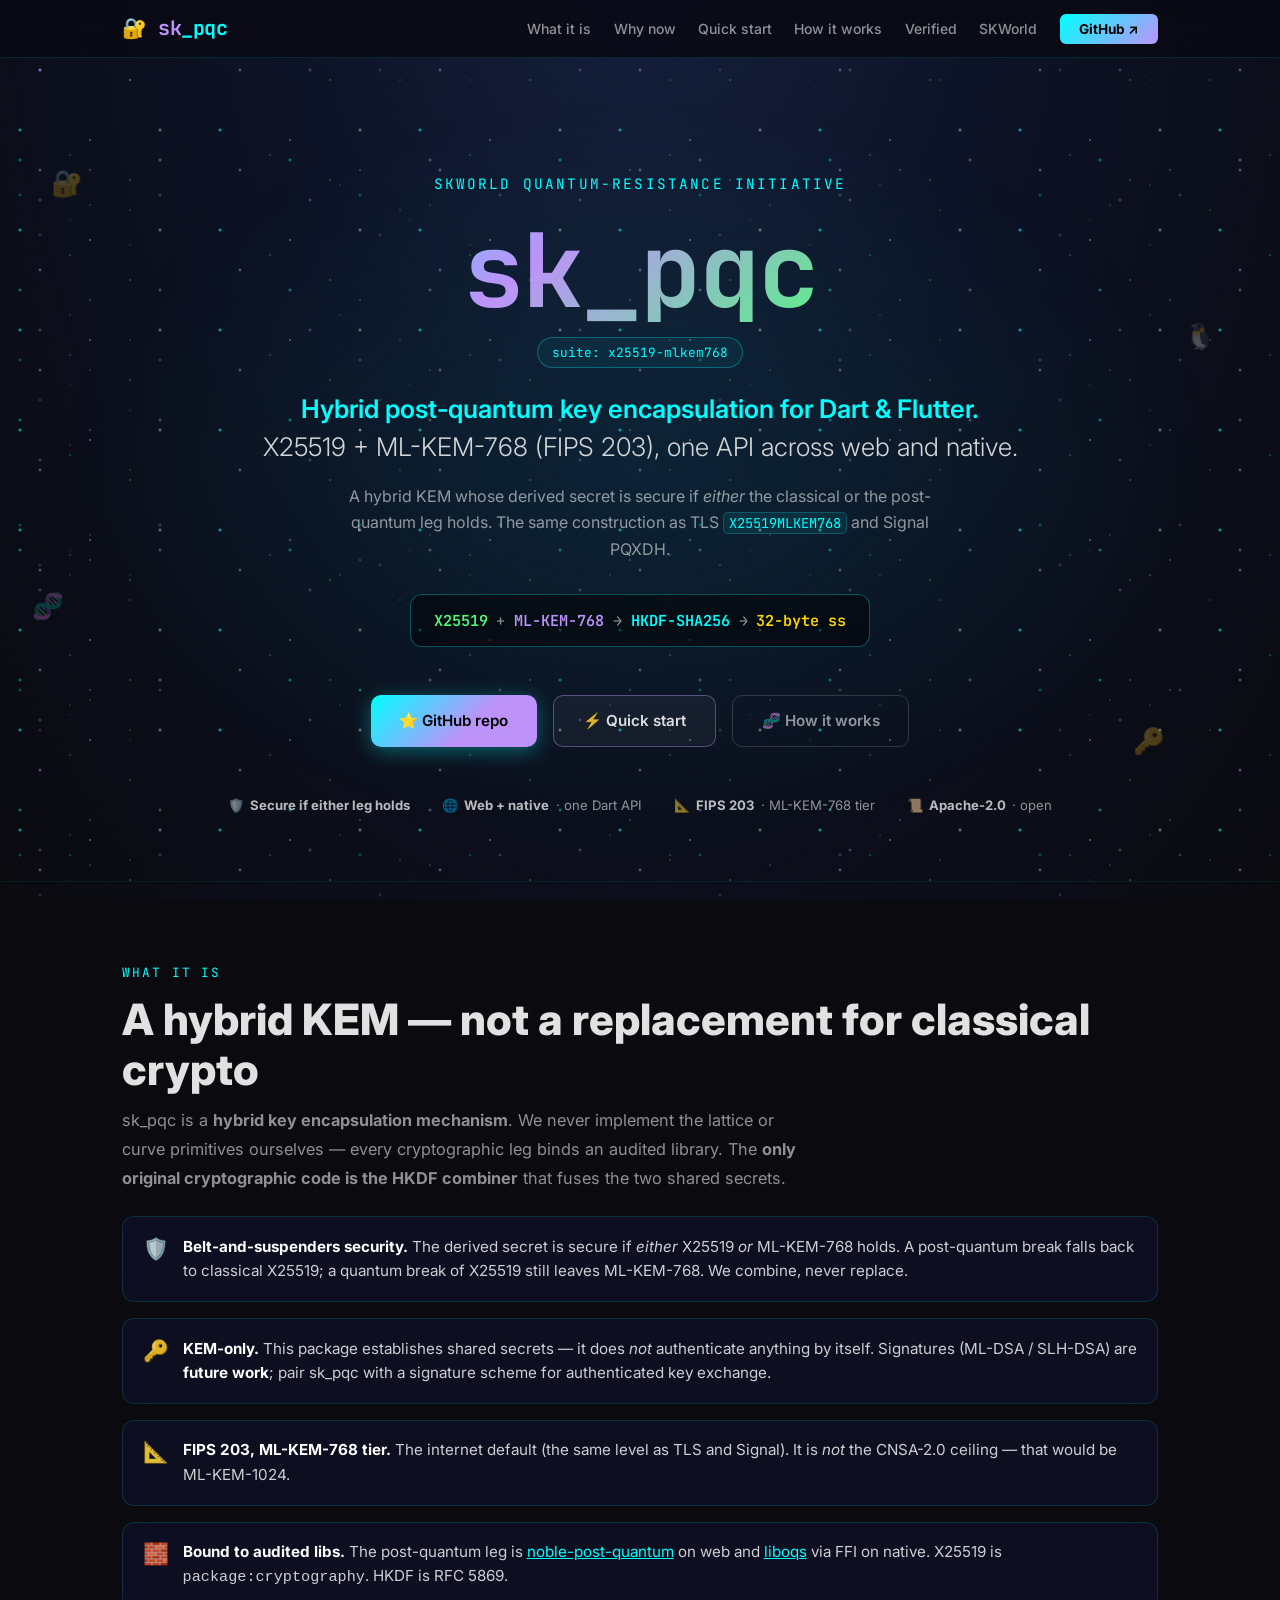
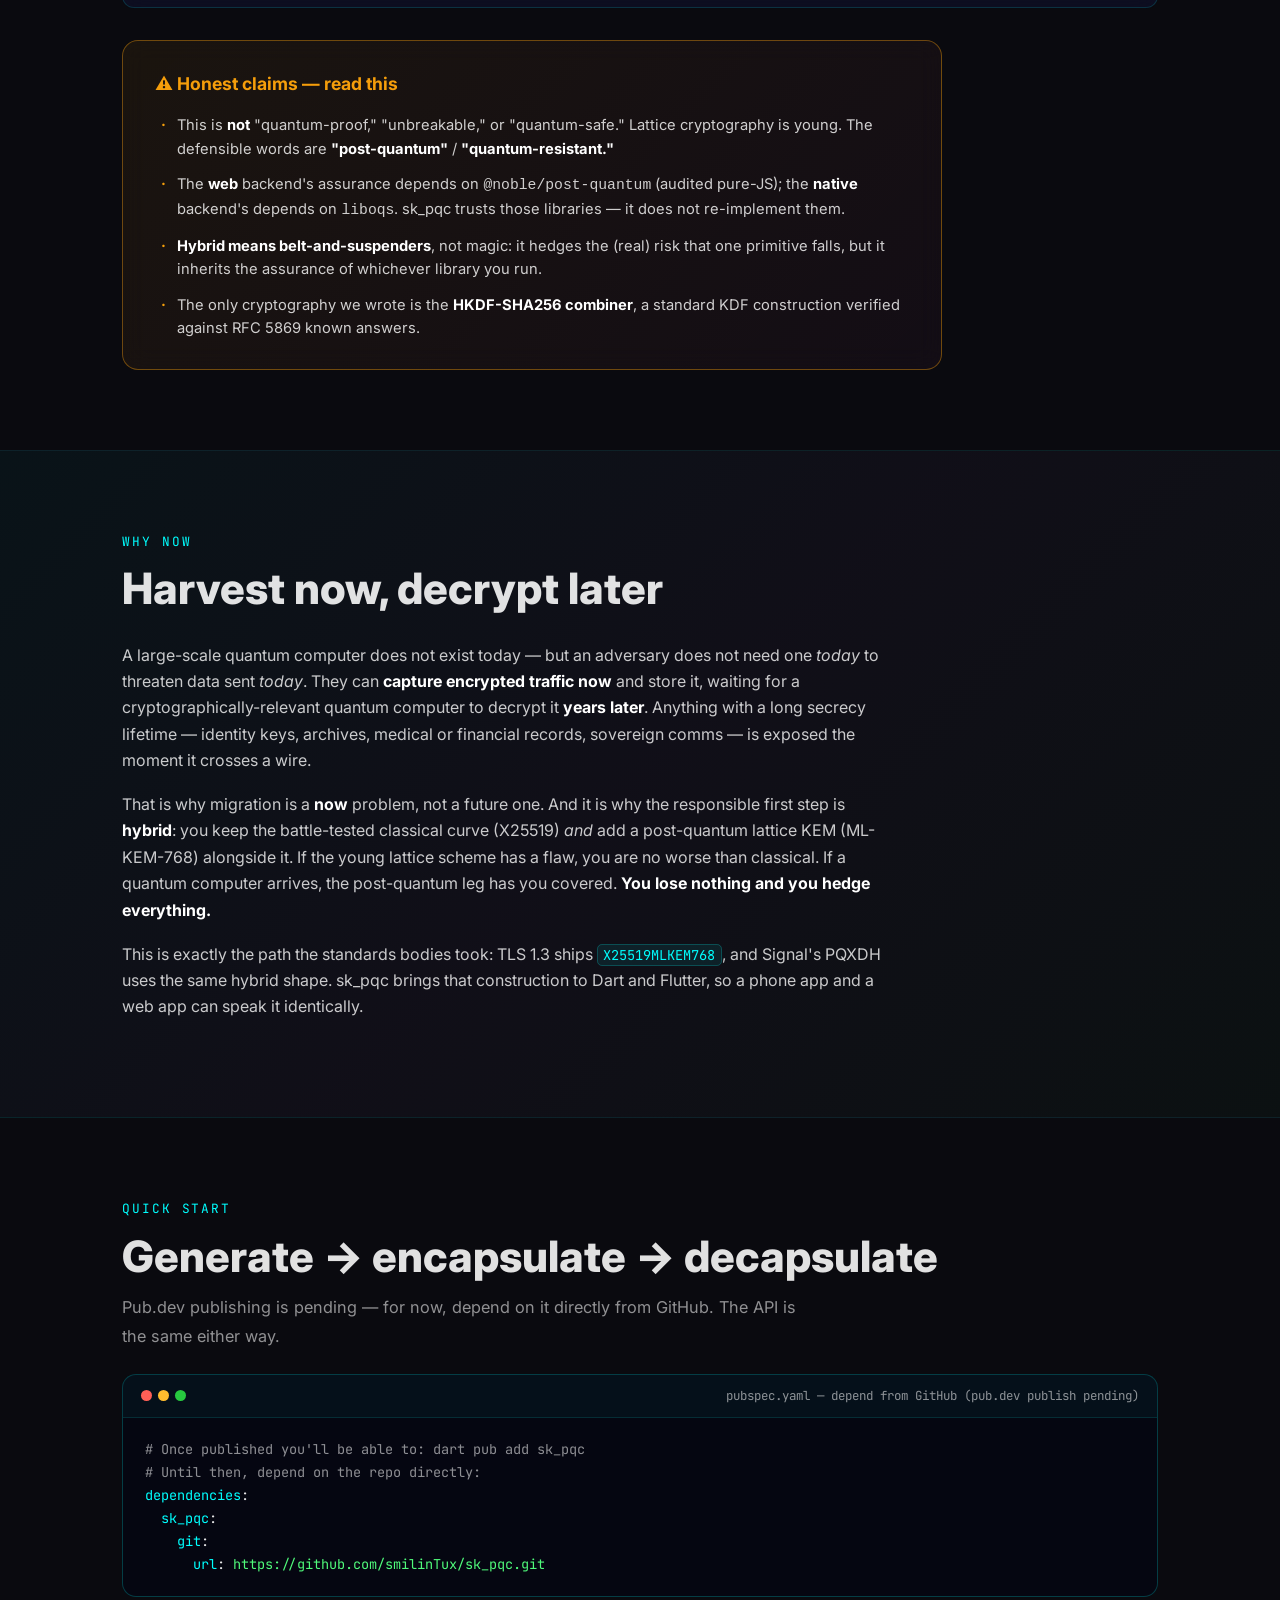
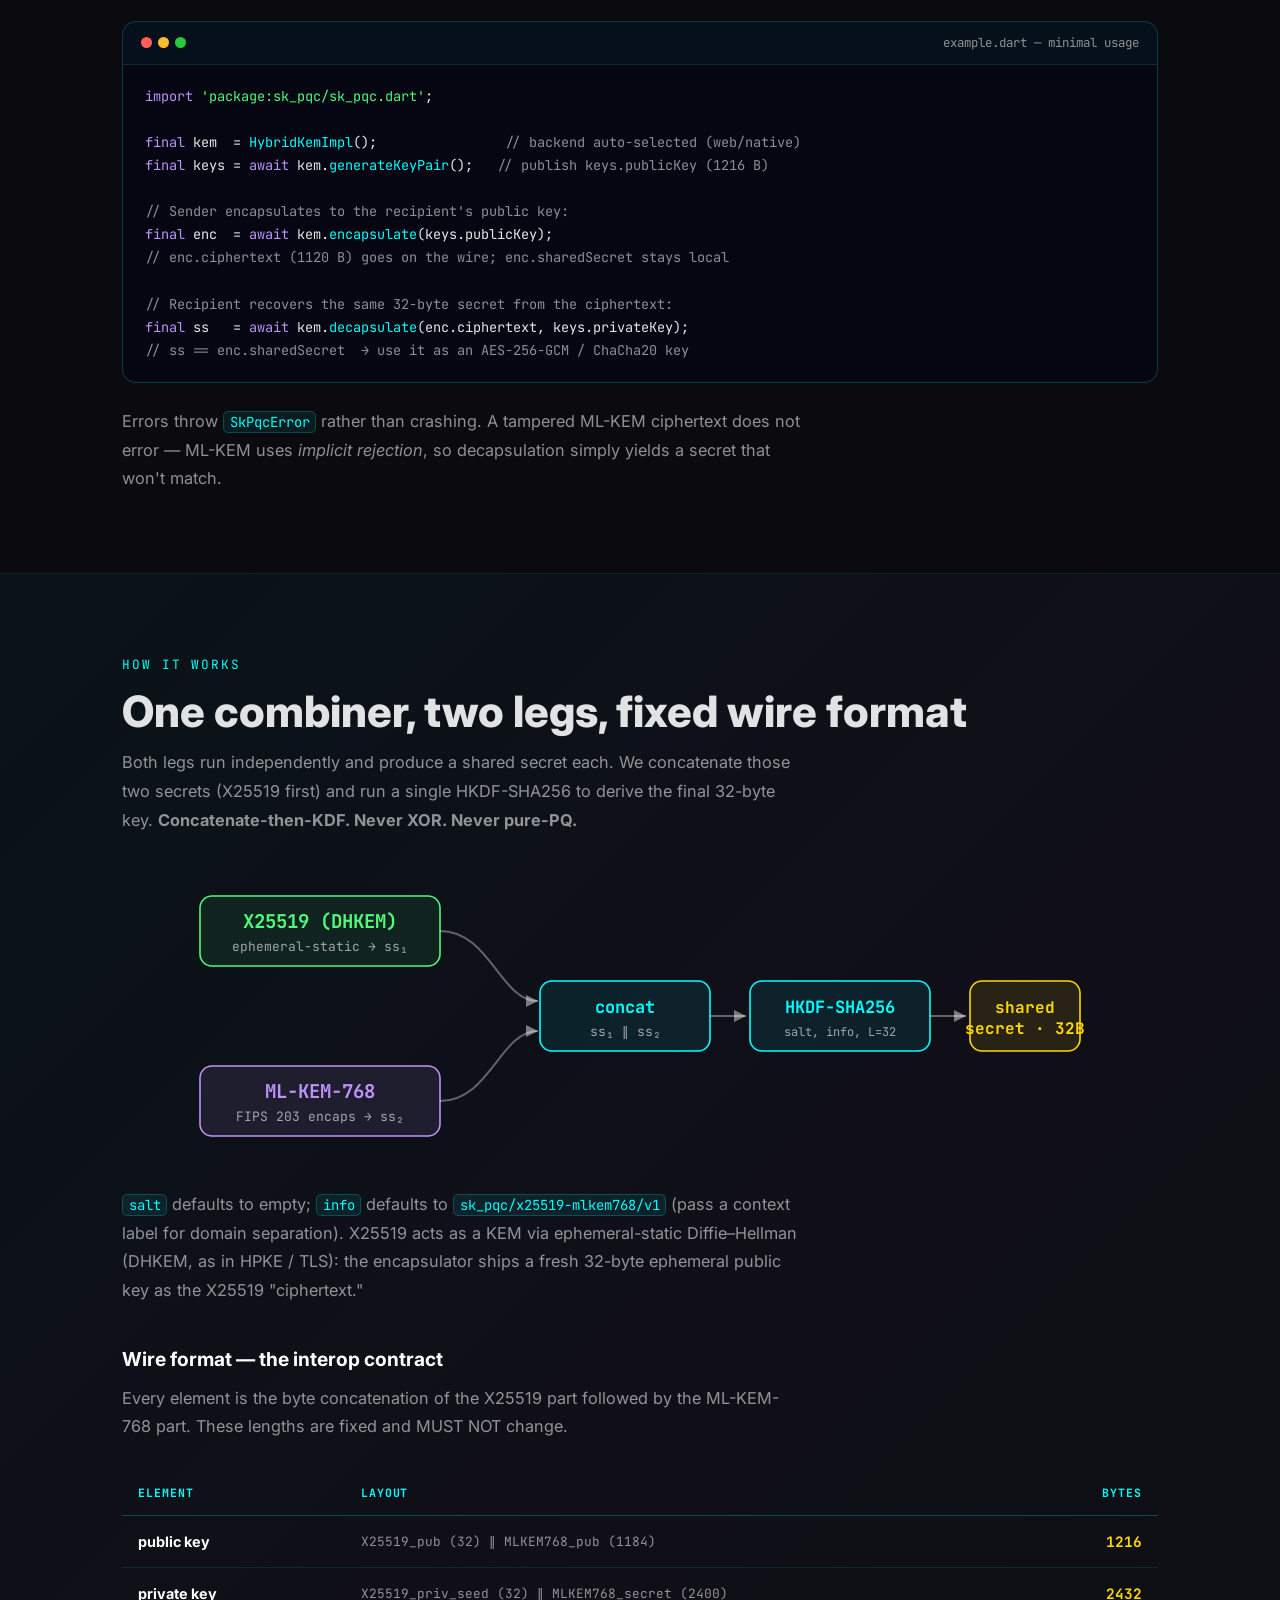
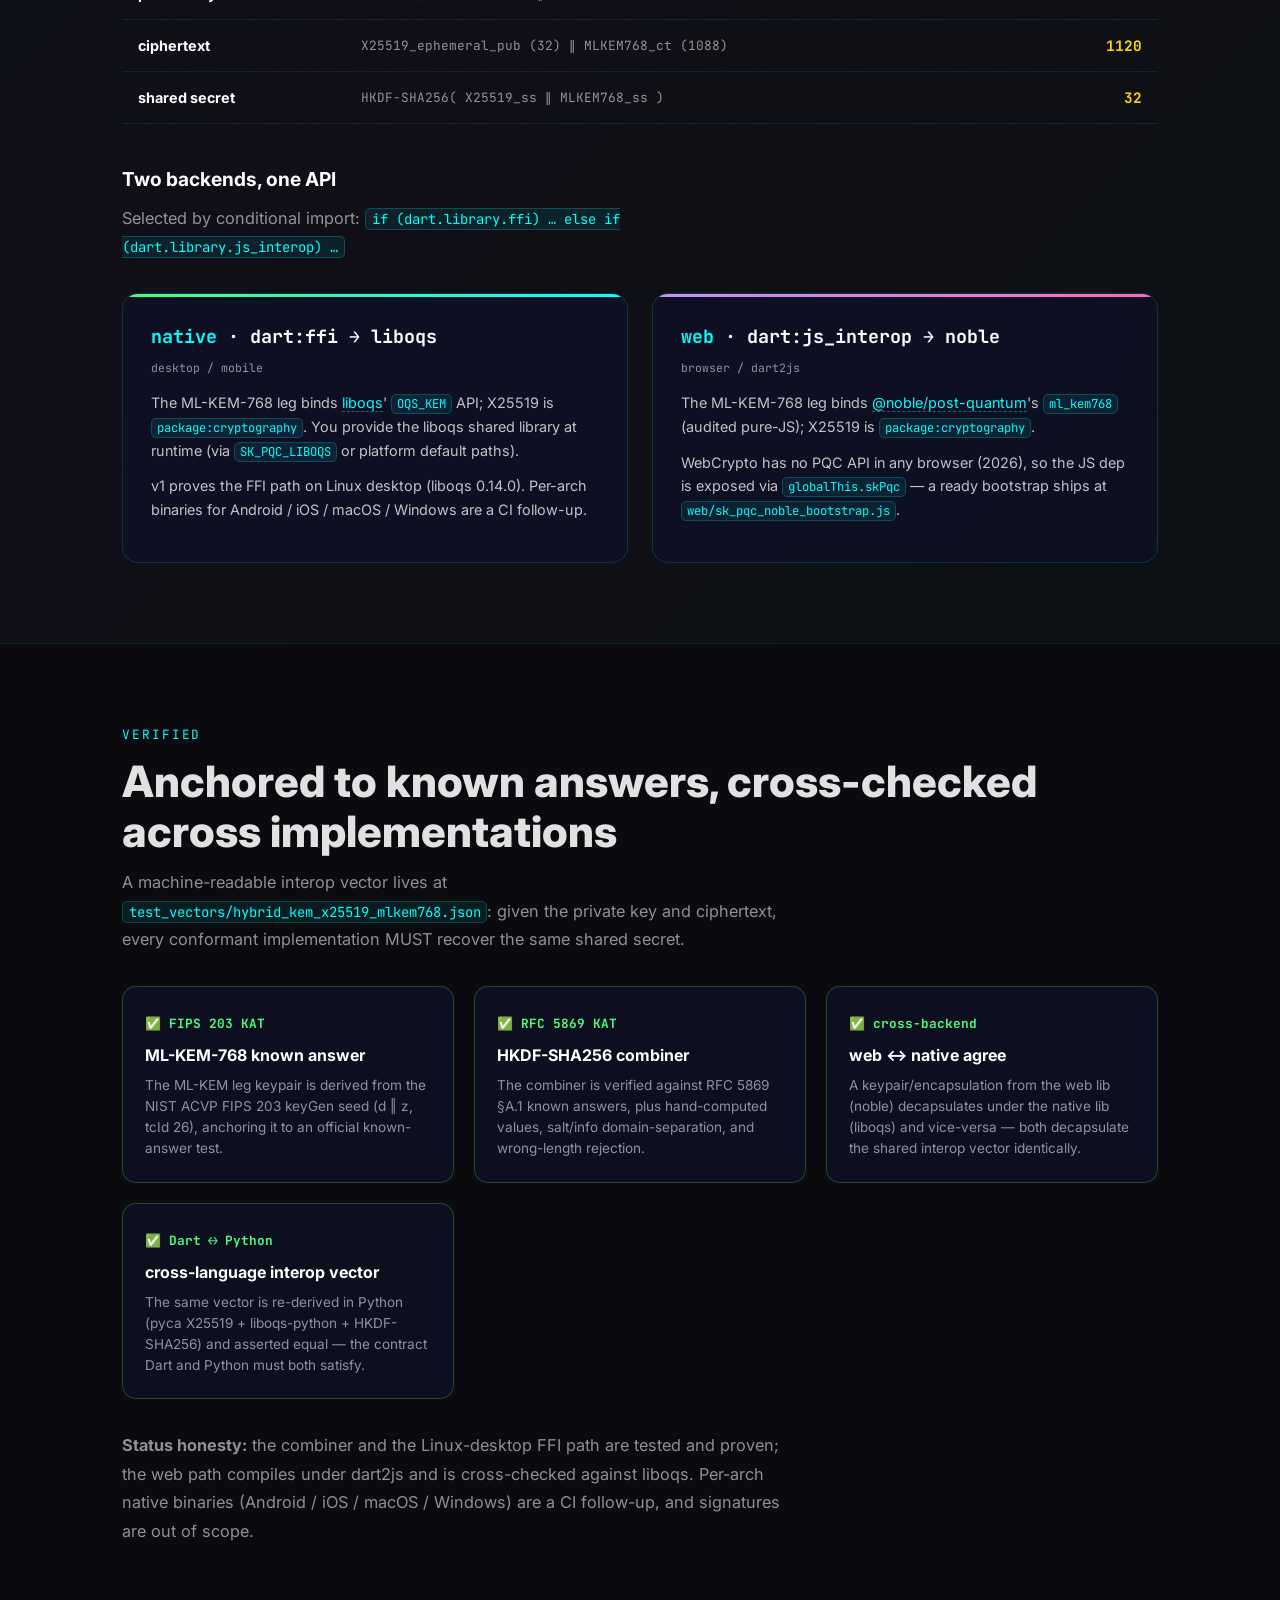
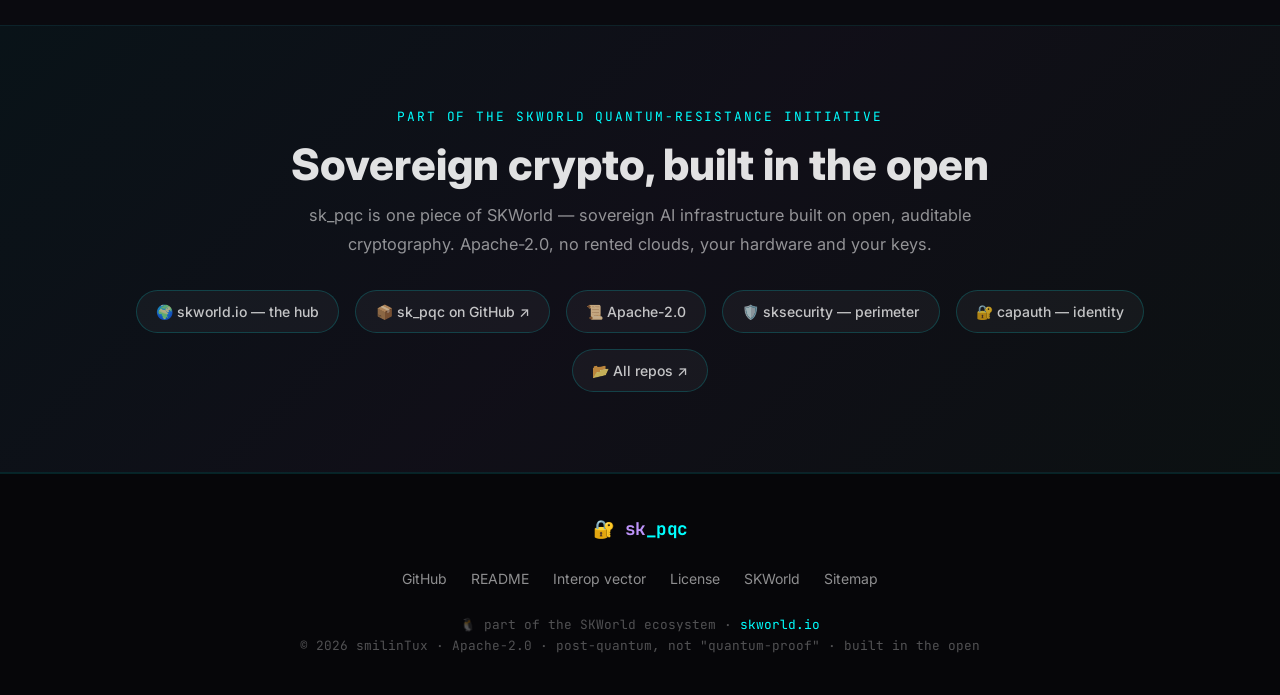
==== index.html @ 08526bbb "site: skpqc.skworld.io landing + docs for the sk_pqc package Static GH-Pages site (SKWorld design sy" ====
<!DOCTYPE html>
<html lang="en">
<head>
  <meta charset="UTF-8">
  <meta name="viewport" content="width=device-width, initial-scale=1.0">
  <title>sk_pqc — Hybrid Post-Quantum Key Encapsulation for Dart &amp; Flutter</title>
  <meta name="description" content="sk_pqc — a hybrid post-quantum KEM for Dart and Flutter. X25519 + ML-KEM-768 (FIPS 203), one API across web and native, secure if either leg holds. KEM-only, Apache-2.0.">

  <link rel="canonical" href="https://skpqc.skworld.io/">
  <link rel="sitemap" type="application/xml" href="/sitemap.xml">

  <!-- Open Graph -->
  <meta property="og:title" content="sk_pqc — Hybrid Post-Quantum Key Encapsulation for Dart &amp; Flutter">
  <meta property="og:description" content="X25519 + ML-KEM-768 (FIPS 203), one Dart API across web and native. Secure if either leg holds. KEM-only · the only original crypto is the HKDF combiner · Apache-2.0.">
  <meta property="og:type" content="website">
  <meta property="og:url" content="https://skpqc.skworld.io/">
  <meta property="og:site_name" content="sk_pqc · SKWorld">
  <meta property="og:locale" content="en_US">
  <meta property="og:image" content="https://skpqc.skworld.io/assets/og-card.png">
  <meta property="og:image:secure_url" content="https://skpqc.skworld.io/assets/og-card.png">
  <meta property="og:image:type" content="image/png">
  <meta property="og:image:width" content="1200">
  <meta property="og:image:height" content="630">
  <meta property="og:image:alt" content="sk_pqc — hybrid X25519 + ML-KEM-768 KEM for Dart & Flutter.">

  <!-- Twitter Card -->
  <meta name="twitter:card" content="summary_large_image">
  <meta name="twitter:site" content="@smilinTux">
  <meta name="twitter:title" content="sk_pqc — Hybrid Post-Quantum Key Encapsulation for Dart &amp; Flutter">
  <meta name="twitter:description" content="X25519 + ML-KEM-768 (FIPS 203), one Dart API, web + native. Secure if either leg holds. KEM-only. Apache-2.0.">
  <meta name="twitter:image" content="https://skpqc.skworld.io/assets/og-card.png">
  <meta name="twitter:image:alt" content="sk_pqc — hybrid post-quantum key encapsulation">
  <meta name="twitter:creator" content="@smilinTux">

  <!-- Theme -->
  <meta name="theme-color" content="#0a0a0f">
  <meta name="robots" content="index, follow">

  <!-- Favicon: inline-SVG lock -->
  <link rel="icon" type="image/svg+xml" href="data:image/svg+xml,<svg xmlns=%22http://www.w3.org/2000/svg%22 viewBox=%220 0 100 100%22><text y=%22.9em%22 font-size=%2290%22>🔐</text></svg>">

  <!-- Schema.org JSON-LD -->
  <script type="application/ld+json">
  {
    "@context": "https://schema.org",
    "@graph": [
      {
        "@type": "Organization",
        "@id": "https://smilintux.github.io/#organization",
        "name": "smilinTux",
        "url": "https://smilintux.github.io",
        "sameAs": ["https://github.com/smilinTux"],
        "description": "Sovereign AI infrastructure — building open, authentic, human-first technology. Home of the Pengu Empire.",
        "foundingDate": "2024",
        "knowsAbout": ["Post-quantum cryptography", "ML-KEM", "X25519", "Hybrid key encapsulation", "FIPS 203", "Dart", "Flutter", "Sovereign AI"]
      },
      {
        "@type": "WebSite",
        "@id": "https://skpqc.skworld.io/#website",
        "name": "sk_pqc",
        "url": "https://skpqc.skworld.io",
        "publisher": {"@id": "https://smilintux.github.io/#organization"},
        "inLanguage": "en-US"
      },
      {
        "@type": "SoftwareSourceCode",
        "@id": "https://skpqc.skworld.io/#app",
        "name": "sk_pqc",
        "alternateName": "Hybrid post-quantum key encapsulation for Dart & Flutter",
        "description": "sk_pqc is a hybrid post-quantum key encapsulation mechanism (KEM) for Dart and Flutter. It combines X25519 with FIPS 203 ML-KEM-768 (suite x25519-mlkem768) under one Dart API across web (noble-post-quantum) and native (liboqs via FFI) backends. The derived secret is secure if either leg holds. KEM-only; the only original cryptographic code is the HKDF-SHA256 combiner.",
        "url": "https://skpqc.skworld.io",
        "programmingLanguage": "Dart",
        "license": "https://www.apache.org/licenses/LICENSE-2.0",
        "codeRepository": "https://github.com/smilinTux/sk_pqc",
        "keywords": "post-quantum, ML-KEM-768, X25519, hybrid KEM, FIPS 203, Dart, Flutter",
        "isPartOf": {"@type": "SoftwareApplication", "name": "SKWorld", "url": "https://skworld.io"},
        "publisher": {"@id": "https://smilintux.github.io/#organization"}
      }
    ]
  }
  </script>

  <style>
    @import url('https://fonts.googleapis.com/css2?family=JetBrains+Mono:wght@300;400;500;700&family=Inter:wght@300;400;500;600;700;800&display=swap');

    /* ── Reset + tokens ───────────────────── */
    *, *::before, *::after { margin: 0; padding: 0; box-sizing: border-box; }
    html { scroll-behavior: smooth; }

    :root {
      --gold:   #FFD700;
      --pink:   #FF69B4;
      --cyan:   #00FFFF;
      --green:  #50fa7b;
      --amber:  #f59e0b;
      --purple: #bd93f9;
      --bg:     #0a0a0f;
      --bg2:    #0f1020;
      --card:   rgba(15, 16, 40, 0.7);
      --border: rgba(0,255,255,0.15);
      --text:   rgba(255,255,255,0.88);
      --dim:    rgba(255,255,255,0.55);
      --mono:   'JetBrains Mono', 'Fira Code', monospace;
    }

    body {
      font-family: 'Inter', -apple-system, BlinkMacSystemFont, sans-serif;
      background: var(--bg);
      color: var(--text);
      line-height: 1.65;
      overflow-x: hidden;
    }

    /* ── Starfield background ─────────────── */
    .starfield {
      position: fixed; inset: 0; z-index: -1;
      background: radial-gradient(ellipse at 50% -10%, #16213e 0%, #0d1326 40%, #0a0a0f 100%);
    }
    .stars {
      position: absolute; inset: 0;
      background-image:
        radial-gradient(2px 2px at 20px 30px,  rgba(0,255,255,0.9),  transparent),
        radial-gradient(2px 2px at 40px 70px,  rgba(189,147,249,0.7),transparent),
        radial-gradient(1px 1px at 90px 40px,  rgba(255,255,255,0.9),transparent),
        radial-gradient(1px 1px at 130px 80px, rgba(80,250,123,0.8), transparent),
        radial-gradient(2px 2px at 160px 30px, rgba(255,255,255,0.6),transparent),
        radial-gradient(1px 1px at 70px 55px,  rgba(0,255,255,0.7),  transparent);
      background-repeat: repeat;
      background-size: 200px 100px;
      animation: starscroll 100s linear infinite;
    }
    .stars:nth-child(2) { background-size: 270px 130px; animation-duration: 145s; animation-direction: reverse; opacity: .7; }
    .stars:nth-child(3) { background-size: 340px 165px; animation-duration: 190s; opacity: .45; }
    @keyframes starscroll {
      from { transform: translateX(0)      translateY(0); }
      to   { transform: translateX(-200px) translateY(-100px); }
    }

    /* ── Floating deco ────────────────────── */
    .float-deco {
      position: fixed; font-size: 1.6rem; z-index: 0; pointer-events: none;
      animation: floatDeco 18s infinite ease-in-out;
      opacity: .3;
    }
    @keyframes floatDeco {
      0%,100% { transform: translateY(0) rotate(-4deg); opacity: .25; }
      33%  { transform: translateY(-28px) rotate(6deg); opacity: .5; }
      66%  { transform: translateY(-48px) rotate(-2deg); opacity: .4; }
    }

    /* ── Layout helpers ───────────────────── */
    .container { max-width: 1100px; margin: 0 auto; padding: 0 2rem; position: relative; z-index: 1; }
    section { padding: 5rem 0; }

    /* ── Sticky nav ───────────────────────── */
    .site-nav {
      position: sticky; top: 0; z-index: 200;
      background: rgba(10, 10, 20, 0.88);
      backdrop-filter: blur(18px);
      border-bottom: 1px solid rgba(0,255,255,0.12);
    }
    .nav-inner {
      display: flex; justify-content: space-between; align-items: center;
      max-width: 1100px; margin: 0 auto; padding: .75rem 2rem;
    }
    .nav-logo {
      font-family: var(--mono); font-weight: 700; font-size: 1.25rem;
      color: var(--cyan); text-decoration: none; letter-spacing: -.5px;
    }
    .nav-logo span { color: var(--purple); }
    .nav-links { display: flex; list-style: none; gap: 1.4rem; align-items: center; }
    .nav-links a {
      color: var(--dim); text-decoration: none; font-size: .875rem;
      font-weight: 500; transition: color .2s;
    }
    .nav-links a:hover { color: var(--cyan); }
    .nav-cta {
      background: linear-gradient(135deg, var(--cyan), var(--purple));
      color: #000 !important; padding: .45rem 1.2rem; border-radius: 6px;
      font-weight: 700 !important; font-size: .85rem !important;
    }
    .nav-cta:hover { opacity: .85; }
    @media (max-width: 920px) { .nav-links { display: none; } }

    /* ── HERO ─────────────────────────────── */
    .hero { padding: 7rem 0 4rem; text-align: center; position: relative; }
    .hero::before {
      content: '';
      position: absolute; inset: 0;
      background: radial-gradient(ellipse at 50% 50%, rgba(0,255,255,.07) 0%, transparent 65%);
      pointer-events: none;
    }
    .hero-eyebrow {
      font-family: var(--mono); font-size: .9rem; color: var(--cyan);
      letter-spacing: .15em; text-transform: uppercase; margin-bottom: 1.5rem;
      display: inline-block;
      animation: eyebrowPulse 4s ease-in-out infinite;
    }
    @keyframes eyebrowPulse {
      0%,100% { text-shadow: 0 0 8px rgba(0,255,255,.4); }
      50%      { text-shadow: 0 0 18px rgba(0,255,255,.8), 0 0 35px rgba(0,255,255,.3); }
    }
    .hero-title {
      font-family: var(--mono);
      font-size: clamp(3rem, 8vw, 6.5rem);
      font-weight: 700;
      line-height: 1;
      letter-spacing: -2px;
      margin-bottom: .9rem;
      background: linear-gradient(140deg, var(--cyan) 0%, var(--purple) 40%, var(--green) 75%, var(--cyan) 100%);
      -webkit-background-clip: text; -webkit-text-fill-color: transparent;
      background-clip: text;
      animation: titleShimmer 5s ease-in-out infinite;
    }
    @keyframes titleShimmer {
      0%,100% { filter: hue-rotate(0deg); }
      40%      { filter: hue-rotate(20deg); }
      70%      { filter: hue-rotate(-12deg); }
    }
    .hero-suite {
      display: inline-block; font-family: var(--mono); font-size: .8rem;
      color: var(--cyan); border: 1px solid rgba(0,255,255,.3);
      border-radius: 20px; padding: .25rem .9rem; margin-bottom: 1.4rem;
      background: rgba(0,255,255,.05);
    }
    .hero-tagline {
      font-size: clamp(1.2rem, 2.5vw, 1.6rem);
      color: rgba(255,255,255,.82);
      font-weight: 300;
      max-width: 780px;
      margin: 0 auto 1rem;
      line-height: 1.5;
    }
    .hero-tagline strong { color: var(--cyan); font-weight: 600; }
    .hero-sub { font-size: 1rem; color: var(--dim); max-width: 640px; margin: 0 auto 2rem; }
    .hero-pipeline {
      display: inline-flex; align-items: center; gap: .55rem; flex-wrap: wrap;
      font-family: var(--mono); font-size: .95rem;
      background: rgba(0,0,0,.5); border: 1.5px solid rgba(0,255,255,.3);
      border-radius: 12px; padding: .8rem 1.4rem; margin-bottom: 2.5rem;
    }
    .hero-pipeline .pp-a    { color: var(--green); font-weight: 600; }
    .hero-pipeline .pp-b    { color: var(--purple); font-weight: 600; }
    .hero-pipeline .pp-kdf  { color: var(--cyan); font-weight: 600; }
    .hero-pipeline .pp-ss   { color: var(--gold); font-weight: 600; }
    .hero-pipeline .pp-op   { color: var(--dim); }

    /* Hero CTAs */
    .hero-ctas { display: flex; justify-content: center; gap: 1rem; flex-wrap: wrap; margin-top: .5rem; }
    .btn {
      display: inline-flex; align-items: center; gap: .45rem;
      padding: .8rem 1.8rem; border-radius: 10px;
      font-weight: 600; font-size: .95rem; text-decoration: none;
      transition: all .25s; position: relative; overflow: hidden;
      border: none; cursor: pointer;
    }
    .btn::after {
      content: ''; position: absolute; inset: 0;
      background: linear-gradient(90deg, transparent, rgba(255,255,255,.15), transparent);
      transform: translateX(-100%); transition: transform .5s;
    }
    .btn:hover::after { transform: translateX(100%); }
    .btn-primary {
      background: linear-gradient(135deg, var(--cyan) 0%, var(--purple) 60%);
      color: #000;
      box-shadow: 0 4px 20px rgba(0,255,255,.35);
    }
    .btn-primary:hover { transform: translateY(-2px); box-shadow: 0 8px 28px rgba(0,255,255,.5); }
    .btn-outline {
      background: rgba(255,255,255,.04);
      border: 1.5px solid rgba(189,147,249,.4);
      color: rgba(255,255,255,.85);
    }
    .btn-outline:hover { border-color: var(--purple); background: rgba(189,147,249,.07); transform: translateY(-2px); }
    .btn-ghost {
      background: transparent; border: 1.5px solid rgba(255,255,255,.15); color: var(--dim);
    }
    .btn-ghost:hover { border-color: var(--cyan); color: var(--cyan); transform: translateY(-2px); }

    /* Trust badges */
    .hero-trust {
      display: flex; justify-content: center; gap: 2rem;
      flex-wrap: wrap; margin-top: 3rem; font-size: .82rem; color: var(--dim);
    }
    .hero-trust span { display: flex; align-items: center; gap: .4rem; }
    .hero-trust strong { color: rgba(255,255,255,.72); }

    /* ── Section helpers ──────────────────── */
    .section-eyebrow {
      font-family: var(--mono); font-size: .8rem; color: var(--cyan);
      letter-spacing: .15em; text-transform: uppercase; margin-bottom: .75rem;
    }
    .section-title { font-size: clamp(1.9rem, 3.5vw, 2.7rem); font-weight: 800; margin-bottom: .75rem; line-height: 1.15; }
    .section-sub { color: var(--dim); max-width: 680px; font-size: 1.02rem; line-height: 1.75; }
    .section-divider { border: none; border-top: 1px solid rgba(0,255,255,.08); margin: 0; }
    .gradient-section {
      background: linear-gradient(135deg, rgba(0,255,255,.04) 0%, rgba(189,147,249,.04) 50%, rgba(80,250,123,.03) 100%);
      border-top: 1px solid rgba(0,255,255,.08);
      border-bottom: 1px solid rgba(0,255,255,.08);
    }

    /* ── Prose + lists ───────────────────── */
    .prose { max-width: 760px; margin-top: 1.75rem; }
    .prose p { margin-bottom: 1.1rem; color: rgba(255,255,255,.78); }
    .prose strong { color: #fff; }
    .prose code, code.inline {
      font-family: var(--mono); font-size: .85em;
      background: rgba(0,255,255,.08); border: 1px solid rgba(0,255,255,.2);
      color: var(--cyan); border-radius: 5px; padding: .08em .4em;
    }
    .feature-list { list-style: none; margin-top: 1.5rem; display: grid; gap: 1rem; }
    .feature-list li {
      display: flex; gap: .85rem; align-items: flex-start;
      background: var(--card); border: 1px solid var(--border);
      border-radius: 12px; padding: 1.1rem 1.25rem; backdrop-filter: blur(12px);
    }
    .feature-list .fl-icon { font-size: 1.3rem; flex-shrink: 0; line-height: 1.3; }
    .feature-list .fl-body { font-size: .95rem; color: rgba(255,255,255,.8); line-height: 1.6; }
    .feature-list .fl-body strong { color: #fff; }

    /* ── Honesty box ─────────────────────── */
    .honesty-box {
      max-width: 820px; margin: 2rem 0 0;
      background: linear-gradient(135deg, rgba(245,158,11,.07), rgba(255,105,180,.04));
      border: 1.5px solid rgba(245,158,11,.4);
      border-radius: 16px; padding: 1.75rem 2rem; backdrop-filter: blur(12px);
    }
    .honesty-box h3 { font-size: 1.1rem; color: var(--amber); margin-bottom: 1rem; display: flex; align-items: center; gap: .5rem; }
    .honesty-box ul { list-style: none; display: grid; gap: .75rem; }
    .honesty-box li { font-size: .92rem; color: rgba(255,255,255,.8); line-height: 1.6; padding-left: 1.4rem; position: relative; }
    .honesty-box li::before { content: '·'; position: absolute; left: .4rem; color: var(--amber); font-weight: 700; }
    .honesty-box strong { color: #fff; }

    /* ── Code blocks ─────────────────────── */
    .code-card {
      background: rgba(5,6,18,.85); border: 1.5px solid rgba(0,255,255,.22);
      border-radius: 14px; overflow: hidden; margin-top: 1.5rem; backdrop-filter: blur(12px);
    }
    .code-head {
      display: flex; align-items: center; justify-content: space-between;
      padding: .65rem 1.1rem; border-bottom: 1px solid rgba(0,255,255,.12);
      background: rgba(0,255,255,.04);
    }
    .code-head .ch-dots { display: flex; gap: .4rem; }
    .code-head .ch-dots i { width: 11px; height: 11px; border-radius: 50%; display: inline-block; }
    .code-head .ch-dots i:nth-child(1) { background: #ff5f56; }
    .code-head .ch-dots i:nth-child(2) { background: #ffbd2e; }
    .code-head .ch-dots i:nth-child(3) { background: #27c93f; }
    .code-head .ch-file { font-family: var(--mono); font-size: .78rem; color: var(--dim); }
    .code-card pre {
      margin: 0; padding: 1.25rem 1.4rem; overflow-x: auto;
      font-family: var(--mono); font-size: .85rem; line-height: 1.7; color: rgba(255,255,255,.9);
    }
    .code-card .cm  { color: var(--dim); }       /* comment */
    .code-card .kw  { color: var(--purple); }    /* keyword */
    .code-card .fn  { color: var(--cyan); }      /* fn / type */
    .code-card .st  { color: var(--green); }     /* string */

    /* ── Diagram ─────────────────────────── */
    .diagram-wrap { margin-top: 2rem; display: flex; justify-content: center; }
    .diagram-wrap svg { max-width: 100%; height: auto; }

    /* ── Wire format table ───────────────── */
    .wire-table { width: 100%; border-collapse: collapse; margin-top: 1.75rem; font-size: .9rem; }
    .wire-table th, .wire-table td {
      text-align: left; padding: .85rem 1rem; border-bottom: 1px solid rgba(0,255,255,.1);
    }
    .wire-table thead th {
      font-family: var(--mono); font-size: .72rem; text-transform: uppercase; letter-spacing: .08em;
      color: var(--cyan); border-bottom: 1px solid rgba(0,255,255,.25);
    }
    .wire-table td.el { font-weight: 700; color: #fff; }
    .wire-table td.layout { font-family: var(--mono); font-size: .8rem; color: var(--dim); }
    .wire-table td.bytes { font-family: var(--mono); font-weight: 700; color: var(--gold); text-align: right; }
    .wire-table tbody tr:hover { background: rgba(0,255,255,.03); }

    /* ── Backend / verified grids ────────── */
    .two-col { display: grid; grid-template-columns: 1fr 1fr; gap: 1.5rem; margin-top: 2rem; }
    @media (max-width: 760px) { .two-col { grid-template-columns: 1fr; } }
    .panel {
      background: var(--card); border: 1.5px solid var(--border);
      border-radius: 16px; padding: 1.75rem; backdrop-filter: blur(12px);
      transition: all .3s; position: relative; overflow: hidden;
    }
    .panel::before { content: ''; position: absolute; top: 0; left: 0; right: 0; height: 3px; }
    .panel.native::before { background: linear-gradient(90deg, var(--green), var(--cyan)); }
    .panel.web::before    { background: linear-gradient(90deg, var(--purple), var(--pink)); }
    .panel:hover { transform: translateY(-4px); box-shadow: 0 18px 45px rgba(0,0,0,.4); border-color: rgba(0,255,255,.35); }
    .panel h3 { font-family: var(--mono); font-size: 1.15rem; color: #fff; margin-bottom: .35rem; }
    .panel h3 span { color: var(--cyan); }
    .panel .panel-tag { font-family: var(--mono); font-size: .72rem; color: var(--dim); margin-bottom: .9rem; display: block; }
    .panel p { font-size: .9rem; color: rgba(255,255,255,.75); line-height: 1.65; margin-bottom: .75rem; }
    .panel a { color: var(--cyan); text-decoration: none; border-bottom: 1px dashed rgba(0,255,255,.4); }
    .panel a:hover { color: var(--green); }

    .verified-grid { display: grid; grid-template-columns: repeat(auto-fill, minmax(280px, 1fr)); gap: 1.25rem; margin-top: 2rem; }
    .vc {
      background: var(--card); border: 1.5px solid rgba(80,250,123,.25);
      border-radius: 14px; padding: 1.4rem; backdrop-filter: blur(12px);
    }
    .vc .vc-check { color: var(--green); font-weight: 700; font-family: var(--mono); font-size: .8rem; }
    .vc h4 { font-size: 1rem; color: #fff; margin: .4rem 0; }
    .vc p { font-size: .85rem; color: var(--dim); line-height: 1.55; }

    /* ── Ecosystem ───────────────────────── */
    .eco-grid { display: flex; flex-wrap: wrap; gap: 1rem; justify-content: center; margin-top: 2rem; }
    .eco-link {
      display: inline-flex; align-items: center; gap: .45rem;
      background: rgba(255,255,255,.04); border: 1px solid rgba(0,255,255,.18);
      border-radius: 24px; padding: .55rem 1.2rem;
      font-size: .875rem; font-weight: 500;
      color: rgba(255,255,255,.75); text-decoration: none; transition: all .25s;
    }
    .eco-link:hover { border-color: var(--cyan); color: var(--cyan); background: rgba(0,255,255,.07); transform: translateY(-2px); }

    /* ── Footer ──────────────────────────── */
    .site-footer { padding: 2.5rem 0; border-top: 1px solid rgba(0,255,255,.12); background: rgba(0,0,0,.4); }
    .footer-inner { display: flex; flex-direction: column; align-items: center; gap: 1.5rem; }
    .footer-links { display: flex; flex-wrap: wrap; justify-content: center; gap: 1rem 1.5rem; }
    .footer-links a { color: var(--dim); text-decoration: none; font-size: .875rem; transition: color .2s; }
    .footer-links a:hover { color: var(--cyan); }
    .footer-copy { font-family: var(--mono); font-size: .8rem; color: rgba(255,255,255,.3); text-align: center; }
    .footer-copy span { color: var(--cyan); }

    /* ── Responsive ──────────────────────── */
    @media (max-width: 640px) {
      section { padding: 3.5rem 0; }
      .container { padding: 0 1rem; }
      .hero { padding: 4.5rem 0 3rem; }
      .hero-trust { gap: 1rem; }
    }

    /* ── Scroll reveal ───────────────────── */
    .reveal { opacity: 0; transform: translateY(28px); transition: opacity .6s ease, transform .6s ease; }
    .reveal.visible { opacity: 1; transform: translateY(0); }
  </style>
</head>
<body>

  <!-- Starfield -->
  <div class="starfield" aria-hidden="true">
    <div class="stars"></div>
    <div class="stars"></div>
    <div class="stars"></div>
  </div>

  <!-- Floating decorations -->
  <div class="float-deco" style="top:18%;left:4%;animation-delay:0s">🔐</div>
  <div class="float-deco" style="top:35%;right:5%;animation-delay:4s">🐧</div>
  <div class="float-deco" style="top:65%;left:2.5%;animation-delay:8s">🧬</div>
  <div class="float-deco" style="top:80%;right:9%;animation-delay:6s">🔑</div>

  <!-- ── NAV ───────────────────────────────── -->
  <nav class="site-nav" role="navigation" aria-label="Main navigation">
    <div class="nav-inner">
      <a href="https://skpqc.skworld.io/" class="nav-logo">🔐 <span>sk</span>_pqc</a>
      <ul class="nav-links">
        <li><a href="#what">What it is</a></li>
        <li><a href="#why">Why now</a></li>
        <li><a href="#quickstart">Quick start</a></li>
        <li><a href="#how">How it works</a></li>
        <li><a href="#verified">Verified</a></li>
        <li><a href="https://skworld.io">SKWorld</a></li>
        <li><a href="https://github.com/smilinTux/sk_pqc" class="nav-cta" target="_blank" rel="noopener">GitHub ↗</a></li>
      </ul>
    </div>
  </nav>

  <!-- ── HERO ──────────────────────────────── -->
  <header class="hero" id="top">
    <div class="container">
      <div class="hero-eyebrow">SKWorld quantum-resistance initiative</div>

      <h1 class="hero-title">sk_pqc</h1>
      <div class="hero-suite">suite: x25519-mlkem768</div>

      <p class="hero-tagline">
        <strong>Hybrid post-quantum key encapsulation for Dart &amp; Flutter.</strong><br>
        X25519 + ML-KEM-768 (FIPS 203), one API across web and native.
      </p>

      <p class="hero-sub">
        A hybrid KEM whose derived secret is secure if <em>either</em> the classical or the
        post-quantum leg holds. The same construction as TLS <code class="inline">X25519MLKEM768</code> and Signal PQXDH.
      </p>

      <div class="hero-pipeline" role="img" aria-label="X25519 plus ML-KEM-768 combined via HKDF-SHA256 into a 32-byte shared secret">
        <span class="pp-a">X25519</span>
        <span class="pp-op">+</span>
        <span class="pp-b">ML-KEM-768</span>
        <span class="pp-op">→</span>
        <span class="pp-kdf">HKDF-SHA256</span>
        <span class="pp-op">→</span>
        <span class="pp-ss">32-byte ss</span>
      </div>

      <div class="hero-ctas">
        <a href="https://github.com/smilinTux/sk_pqc" class="btn btn-primary" target="_blank" rel="noopener">⭐ GitHub repo</a>
        <a href="#quickstart" class="btn btn-outline">⚡ Quick start</a>
        <a href="#how" class="btn btn-ghost">🧬 How it works</a>
      </div>

      <div class="hero-trust" role="list" aria-label="Key properties">
        <span role="listitem"><span aria-hidden="true">🛡️</span> <strong>Secure if either leg holds</strong></span>
        <span role="listitem"><span aria-hidden="true">🌐</span> <strong>Web + native</strong> · one Dart API</span>
        <span role="listitem"><span aria-hidden="true">📐</span> <strong>FIPS 203</strong> · ML-KEM-768 tier</span>
        <span role="listitem"><span aria-hidden="true">📜</span> <strong>Apache-2.0</strong> · open</span>
      </div>
    </div>
  </header>

  <hr class="section-divider">

  <!-- ── WHAT IT IS ────────────────────────── -->
  <section id="what" aria-labelledby="what-heading">
    <div class="container">
      <div class="section-eyebrow">What it is</div>
      <h2 class="section-title" id="what-heading">A hybrid KEM — not a replacement for classical crypto</h2>
      <p class="section-sub">
        sk_pqc is a <strong>hybrid key encapsulation mechanism</strong>. We never implement the lattice or
        curve primitives ourselves — every cryptographic leg binds an audited library. The
        <strong>only original cryptographic code is the HKDF combiner</strong> that fuses the two shared secrets.
      </p>

      <ul class="feature-list reveal">
        <li>
          <span class="fl-icon">🛡️</span>
          <span class="fl-body"><strong>Belt-and-suspenders security.</strong> The derived secret is secure if <em>either</em>
          X25519 <em>or</em> ML-KEM-768 holds. A post-quantum break falls back to classical X25519;
          a quantum break of X25519 still leaves ML-KEM-768. We combine, never replace.</span>
        </li>
        <li>
          <span class="fl-icon">🔑</span>
          <span class="fl-body"><strong>KEM-only.</strong> This package establishes shared secrets — it does
          <em>not</em> authenticate anything by itself. Signatures (ML-DSA / SLH-DSA) are <strong>future work</strong>;
          pair sk_pqc with a signature scheme for authenticated key exchange.</span>
        </li>
        <li>
          <span class="fl-icon">📐</span>
          <span class="fl-body"><strong>FIPS 203, ML-KEM-768 tier.</strong> The internet default (the same level as TLS
          and Signal). It is <em>not</em> the CNSA-2.0 ceiling — that would be ML-KEM-1024.</span>
        </li>
        <li>
          <span class="fl-icon">🧱</span>
          <span class="fl-body"><strong>Bound to audited libs.</strong> The post-quantum leg is
          <a href="https://github.com/paulmillr/noble-post-quantum" style="color:var(--cyan)">noble-post-quantum</a> on web
          and <a href="https://github.com/open-quantum-safe/liboqs" style="color:var(--cyan)">liboqs</a> via FFI on native.
          X25519 is <code>package:cryptography</code>. HKDF is RFC 5869.</span>
        </li>
      </ul>

      <div class="honesty-box reveal">
        <h3>⚠️ Honest claims — read this</h3>
        <ul>
          <li>This is <strong>not</strong> "quantum-proof," "unbreakable," or "quantum-safe." Lattice
            cryptography is young. The defensible words are <strong>"post-quantum"</strong> / <strong>"quantum-resistant."</strong></li>
          <li>The <strong>web</strong> backend's assurance depends on <code>@noble/post-quantum</code> (audited pure-JS);
            the <strong>native</strong> backend's depends on <code>liboqs</code>. sk_pqc trusts those libraries — it does not re-implement them.</li>
          <li><strong>Hybrid means belt-and-suspenders</strong>, not magic: it hedges the (real) risk that one
            primitive falls, but it inherits the assurance of whichever library you run.</li>
          <li>The only cryptography we wrote is the <strong>HKDF-SHA256 combiner</strong>, a standard KDF
            construction verified against RFC 5869 known answers.</li>
        </ul>
      </div>
    </div>
  </section>

  <!-- ── WHY NOW ───────────────────────────── -->
  <section id="why" class="gradient-section" aria-labelledby="why-heading">
    <div class="container">
      <div class="section-eyebrow">Why now</div>
      <h2 class="section-title" id="why-heading">Harvest now, decrypt later</h2>
      <div class="prose reveal">
        <p>
          A large-scale quantum computer does not exist today — but an adversary does not need one
          <em>today</em> to threaten data sent <em>today</em>. They can <strong>capture encrypted traffic now</strong>
          and store it, waiting for a cryptographically-relevant quantum computer to decrypt it
          <strong>years later</strong>. Anything with a long secrecy lifetime — identity keys, archives,
          medical or financial records, sovereign comms — is exposed the moment it crosses a wire.
        </p>
        <p>
          That is why migration is a <strong>now</strong> problem, not a future one. And it is why the
          responsible first step is <strong>hybrid</strong>: you keep the battle-tested classical curve
          (X25519) <em>and</em> add a post-quantum lattice KEM (ML-KEM-768) alongside it. If the young
          lattice scheme has a flaw, you are no worse than classical. If a quantum computer arrives,
          the post-quantum leg has you covered. <strong>You lose nothing and you hedge everything.</strong>
        </p>
        <p>
          This is exactly the path the standards bodies took: TLS 1.3 ships
          <code>X25519MLKEM768</code>, and Signal's PQXDH uses the same hybrid shape. sk_pqc brings
          that construction to Dart and Flutter, so a phone app and a web app can speak it identically.
        </p>
      </div>
    </div>
  </section>

  <!-- ── QUICK START ───────────────────────── -->
  <section id="quickstart" aria-labelledby="qs-heading">
    <div class="container">
      <div class="section-eyebrow">Quick start</div>
      <h2 class="section-title" id="qs-heading">Generate → encapsulate → decapsulate</h2>
      <p class="section-sub">
        Pub.dev publishing is pending — for now, depend on it directly from GitHub. The API is the same either way.
      </p>

      <div class="code-card reveal">
        <div class="code-head">
          <div class="ch-dots"><i></i><i></i><i></i></div>
          <span class="ch-file">pubspec.yaml — depend from GitHub (pub.dev publish pending)</span>
        </div>
<pre><span class="cm"># Once published you'll be able to: dart pub add sk_pqc</span>
<span class="cm"># Until then, depend on the repo directly:</span>
<span class="fn">dependencies</span>:
  <span class="fn">sk_pqc</span>:
    <span class="fn">git</span>:
      <span class="fn">url</span>: <span class="st">https://github.com/smilinTux/sk_pqc.git</span></pre>
      </div>

      <div class="code-card reveal">
        <div class="code-head">
          <div class="ch-dots"><i></i><i></i><i></i></div>
          <span class="ch-file">example.dart — minimal usage</span>
        </div>
<pre><span class="kw">import</span> <span class="st">'package:sk_pqc/sk_pqc.dart'</span>;

<span class="kw">final</span> kem  = <span class="fn">HybridKemImpl</span>();                <span class="cm">// backend auto-selected (web/native)</span>
<span class="kw">final</span> keys = <span class="kw">await</span> kem.<span class="fn">generateKeyPair</span>();   <span class="cm">// publish keys.publicKey (1216 B)</span>

<span class="cm">// Sender encapsulates to the recipient's public key:</span>
<span class="kw">final</span> enc  = <span class="kw">await</span> kem.<span class="fn">encapsulate</span>(keys.publicKey);
<span class="cm">// enc.ciphertext (1120 B) goes on the wire; enc.sharedSecret stays local</span>

<span class="cm">// Recipient recovers the same 32-byte secret from the ciphertext:</span>
<span class="kw">final</span> ss   = <span class="kw">await</span> kem.<span class="fn">decapsulate</span>(enc.ciphertext, keys.privateKey);
<span class="cm">// ss == enc.sharedSecret  → use it as an AES-256-GCM / ChaCha20 key</span></pre>
      </div>

      <p class="section-sub" style="margin-top:1.5rem">
        Errors throw <code class="inline">SkPqcError</code> rather than crashing. A tampered ML-KEM ciphertext does
        not error — ML-KEM uses <em>implicit rejection</em>, so decapsulation simply yields a secret that won't match.
      </p>
    </div>
  </section>

  <!-- ── HOW IT WORKS ──────────────────────── -->
  <section id="how" class="gradient-section" aria-labelledby="how-heading">
    <div class="container">
      <div class="section-eyebrow">How it works</div>
      <h2 class="section-title" id="how-heading">One combiner, two legs, fixed wire format</h2>
      <p class="section-sub">
        Both legs run independently and produce a shared secret each. We concatenate those two
        secrets (X25519 first) and run a single HKDF-SHA256 to derive the final 32-byte key.
        <strong>Concatenate-then-KDF. Never XOR. Never pure-PQ.</strong>
      </p>

      <!-- Inline static diagram -->
      <div class="diagram-wrap reveal" aria-hidden="true">
        <svg viewBox="0 0 920 300" width="920" role="img" aria-label="X25519 shared secret and ML-KEM-768 shared secret are concatenated and fed into HKDF-SHA256 to produce a 32-byte shared secret">
          <defs>
            <style>
              .b  { fill: rgba(15,16,40,0.85); stroke-width: 1.6; }
              .lg { fill: rgba(80,250,123,0.08); stroke: #50fa7b; }
              .lp { fill: rgba(189,147,249,0.10); stroke: #bd93f9; }
              .lc { fill: rgba(0,255,255,0.08);  stroke: #00FFFF; }
              .lo { fill: rgba(255,215,0,0.10);  stroke: #FFD700; }
              .t  { font-family: 'JetBrains Mono', monospace; font-weight: 700; }
              .ts { font-family: 'JetBrains Mono', monospace; }
              .ar { stroke: rgba(255,255,255,0.35); stroke-width: 2; fill: none; }
            </style>
            <marker id="ah" markerWidth="9" markerHeight="9" refX="6" refY="3" orient="auto">
              <path d="M0,0 L6,3 L0,6 Z" fill="rgba(255,255,255,0.45)"/>
            </marker>
          </defs>

          <!-- X25519 leg -->
          <rect class="b lg" x="20" y="30" width="240" height="70" rx="12"/>
          <text class="t" x="140" y="62" text-anchor="middle" fill="#50fa7b" font-size="19">X25519 (DHKEM)</text>
          <text class="ts" x="140" y="85" text-anchor="middle" fill="rgba(255,255,255,0.6)" font-size="13">ephemeral-static → ss₁</text>

          <!-- ML-KEM leg -->
          <rect class="b lp" x="20" y="200" width="240" height="70" rx="12"/>
          <text class="t" x="140" y="232" text-anchor="middle" fill="#bd93f9" font-size="19">ML-KEM-768</text>
          <text class="ts" x="140" y="255" text-anchor="middle" fill="rgba(255,255,255,0.6)" font-size="13">FIPS 203 encaps → ss₂</text>

          <!-- concat node -->
          <rect class="b lc" x="360" y="115" width="170" height="70" rx="12"/>
          <text class="t" x="445" y="147" text-anchor="middle" fill="#00FFFF" font-size="17">concat</text>
          <text class="ts" x="445" y="170" text-anchor="middle" fill="rgba(255,255,255,0.6)" font-size="13">ss₁ ‖ ss₂</text>

          <!-- HKDF node -->
          <rect class="b lc" x="570" y="115" width="180" height="70" rx="12"/>
          <text class="t" x="660" y="147" text-anchor="middle" fill="#00FFFF" font-size="17">HKDF-SHA256</text>
          <text class="ts" x="660" y="170" text-anchor="middle" fill="rgba(255,255,255,0.6)" font-size="12">salt, info, L=32</text>

          <!-- output -->
          <rect class="b lo" x="790" y="115" width="110" height="70" rx="12"/>
          <text class="t" x="845" y="147" text-anchor="middle" fill="#FFD700" font-size="16">shared</text>
          <text class="t" x="845" y="168" text-anchor="middle" fill="#FFD700" font-size="16">secret · 32B</text>

          <!-- arrows -->
          <path class="ar" d="M260,65 C310,65 320,135 358,135" marker-end="url(#ah)"/>
          <path class="ar" d="M260,235 C310,235 320,165 358,165" marker-end="url(#ah)"/>
          <path class="ar" d="M530,150 L566,150" marker-end="url(#ah)"/>
          <path class="ar" d="M750,150 L786,150" marker-end="url(#ah)"/>
        </svg>
      </div>

      <p class="section-sub" style="margin-top:1.5rem">
        <code class="inline">salt</code> defaults to empty; <code class="inline">info</code> defaults to
        <code class="inline">sk_pqc/x25519-mlkem768/v1</code> (pass a context label for domain separation).
        X25519 acts as a KEM via ephemeral-static Diffie–Hellman (DHKEM, as in HPKE / TLS): the encapsulator
        ships a fresh 32-byte ephemeral public key as the X25519 "ciphertext."
      </p>

      <!-- Wire format table -->
      <h3 style="font-size:1.2rem;margin-top:2.5rem;color:#fff">Wire format — the interop contract</h3>
      <p class="section-sub" style="margin-top:.5rem">
        Every element is the byte concatenation of the X25519 part followed by the ML-KEM-768 part.
        These lengths are fixed and MUST NOT change.
      </p>
      <div style="overflow-x:auto">
        <table class="wire-table reveal">
          <thead>
            <tr><th>Element</th><th>Layout</th><th style="text-align:right">Bytes</th></tr>
          </thead>
          <tbody>
            <tr><td class="el">public key</td>  <td class="layout">X25519_pub (32) ‖ MLKEM768_pub (1184)</td>      <td class="bytes">1216</td></tr>
            <tr><td class="el">private key</td> <td class="layout">X25519_priv_seed (32) ‖ MLKEM768_secret (2400)</td><td class="bytes">2432</td></tr>
            <tr><td class="el">ciphertext</td>  <td class="layout">X25519_ephemeral_pub (32) ‖ MLKEM768_ct (1088)</td><td class="bytes">1120</td></tr>
            <tr><td class="el">shared secret</td><td class="layout">HKDF-SHA256( X25519_ss ‖ MLKEM768_ss )</td>        <td class="bytes">32</td></tr>
          </tbody>
        </table>
      </div>

      <!-- Backends -->
      <h3 style="font-size:1.2rem;margin-top:2.5rem;color:#fff">Two backends, one API</h3>
      <p class="section-sub" style="margin-top:.5rem">
        Selected by conditional import: <code class="inline">if (dart.library.ffi) … else if (dart.library.js_interop) …</code>
      </p>
      <div class="two-col">
        <div class="panel native reveal">
          <h3><span>native</span> · dart:ffi → liboqs</h3>
          <span class="panel-tag">desktop / mobile</span>
          <p>The ML-KEM-768 leg binds <a href="https://github.com/open-quantum-safe/liboqs" target="_blank" rel="noopener">liboqs</a>'
            <code class="inline">OQS_KEM</code> API; X25519 is <code class="inline">package:cryptography</code>.
            You provide the liboqs shared library at runtime (via <code class="inline">SK_PQC_LIBOQS</code> or platform default paths).</p>
          <p>v1 proves the FFI path on Linux desktop (liboqs 0.14.0). Per-arch binaries for
            Android / iOS / macOS / Windows are a CI follow-up.</p>
        </div>
        <div class="panel web reveal">
          <h3><span>web</span> · dart:js_interop → noble</h3>
          <span class="panel-tag">browser / dart2js</span>
          <p>The ML-KEM-768 leg binds <a href="https://github.com/paulmillr/noble-post-quantum" target="_blank" rel="noopener">@noble/post-quantum</a>'s
            <code class="inline">ml_kem768</code> (audited pure-JS); X25519 is <code class="inline">package:cryptography</code>.</p>
          <p>WebCrypto has no PQC API in any browser (2026), so the JS dep is exposed via
            <code class="inline">globalThis.skPqc</code> — a ready bootstrap ships at
            <code class="inline">web/sk_pqc_noble_bootstrap.js</code>.</p>
        </div>
      </div>
    </div>
  </section>

  <!-- ── VERIFIED ──────────────────────────── -->
  <section id="verified" aria-labelledby="verified-heading">
    <div class="container">
      <div class="section-eyebrow">Verified</div>
      <h2 class="section-title" id="verified-heading">Anchored to known answers, cross-checked across implementations</h2>
      <p class="section-sub">
        A machine-readable interop vector lives at
        <code class="inline">test_vectors/hybrid_kem_x25519_mlkem768.json</code>: given the private key and
        ciphertext, every conformant implementation MUST recover the same shared secret.
      </p>

      <div class="verified-grid">
        <div class="vc reveal">
          <span class="vc-check">✅ FIPS 203 KAT</span>
          <h4>ML-KEM-768 known answer</h4>
          <p>The ML-KEM leg keypair is derived from the NIST ACVP FIPS 203 keyGen seed (d ‖ z, tcId 26),
            anchoring it to an official known-answer test.</p>
        </div>
        <div class="vc reveal">
          <span class="vc-check">✅ RFC 5869 KAT</span>
          <h4>HKDF-SHA256 combiner</h4>
          <p>The combiner is verified against RFC 5869 §A.1 known answers, plus hand-computed values,
            salt/info domain-separation, and wrong-length rejection.</p>
        </div>
        <div class="vc reveal">
          <span class="vc-check">✅ cross-backend</span>
          <h4>web ↔ native agree</h4>
          <p>A keypair/encapsulation from the web lib (noble) decapsulates under the native lib (liboqs)
            and vice-versa — both decapsulate the shared interop vector identically.</p>
        </div>
        <div class="vc reveal">
          <span class="vc-check">✅ Dart ↔ Python</span>
          <h4>cross-language interop vector</h4>
          <p>The same vector is re-derived in Python (pyca X25519 + liboqs-python + HKDF-SHA256)
            and asserted equal — the contract Dart and Python must both satisfy.</p>
        </div>
      </div>

      <p class="section-sub" style="margin-top:2rem">
        <strong>Status honesty:</strong> the combiner and the Linux-desktop FFI path are tested and proven;
        the web path compiles under dart2js and is cross-checked against liboqs. Per-arch native binaries
        (Android / iOS / macOS / Windows) are a CI follow-up, and signatures are out of scope.
      </p>
    </div>
  </section>

  <!-- ── ECOSYSTEM ─────────────────────────── -->
  <section id="ecosystem" class="gradient-section" aria-labelledby="eco-heading">
    <div class="container" style="text-align:center">
      <div class="section-eyebrow">Part of the SKWorld quantum-resistance initiative</div>
      <h2 class="section-title" id="eco-heading">Sovereign crypto, built in the open</h2>
      <p class="section-sub" style="margin:0 auto">
        sk_pqc is one piece of SKWorld — sovereign AI infrastructure built on open, auditable
        cryptography. Apache-2.0, no rented clouds, your hardware and your keys.
      </p>
      <div class="eco-grid">
        <a href="https://skworld.io" class="eco-link">🌍 skworld.io — the hub</a>
        <a href="https://github.com/smilinTux/sk_pqc" class="eco-link" target="_blank" rel="noopener">📦 sk_pqc on GitHub ↗</a>
        <a href="https://www.apache.org/licenses/LICENSE-2.0" class="eco-link" target="_blank" rel="noopener">📜 Apache-2.0</a>
        <a href="https://sksecurity.skworld.io" class="eco-link">🛡️ sksecurity — perimeter</a>
        <a href="https://capauth.skworld.io" class="eco-link">🔐 capauth — identity</a>
        <a href="https://github.com/smilinTux" class="eco-link" target="_blank" rel="noopener">📂 All repos ↗</a>
      </div>
    </div>
  </section>

  <!-- ── FOOTER ────────────────────────────── -->
  <footer class="site-footer">
    <div class="container">
      <div class="footer-inner">
        <a href="https://skpqc.skworld.io/" class="nav-logo" style="font-size:1.1rem">🔐 <span>sk</span>_pqc</a>
        <nav class="footer-links" aria-label="Footer navigation">
          <a href="https://github.com/smilinTux/sk_pqc" target="_blank" rel="noopener">GitHub</a>
          <a href="https://github.com/smilinTux/sk_pqc#readme" target="_blank" rel="noopener">README</a>
          <a href="https://github.com/smilinTux/sk_pqc/blob/main/test_vectors/hybrid_kem_x25519_mlkem768.json" target="_blank" rel="noopener">Interop vector</a>
          <a href="https://www.apache.org/licenses/LICENSE-2.0" target="_blank" rel="noopener">License</a>
          <a href="https://skworld.io">SKWorld</a>
          <a href="/sitemap.xml">Sitemap</a>
        </nav>
        <p class="footer-copy">
          🐧 part of the SKWorld ecosystem · <span><a href="https://skworld.io" style="color:var(--cyan);text-decoration:none">skworld.io</a></span><br>
          &copy; 2026 smilinTux · Apache-2.0 · post-quantum, not "quantum-proof" · built in the open
        </p>
      </div>
    </div>
  </footer>

  <script>
    // Scroll-reveal
    const io = new IntersectionObserver((entries) => {
      entries.forEach(e => { if (e.isIntersecting) { e.target.classList.add('visible'); io.unobserve(e.target); } });
    }, { threshold: 0.12 });
    document.querySelectorAll('.reveal').forEach(el => io.observe(el));
  </script>
</body>
</html>
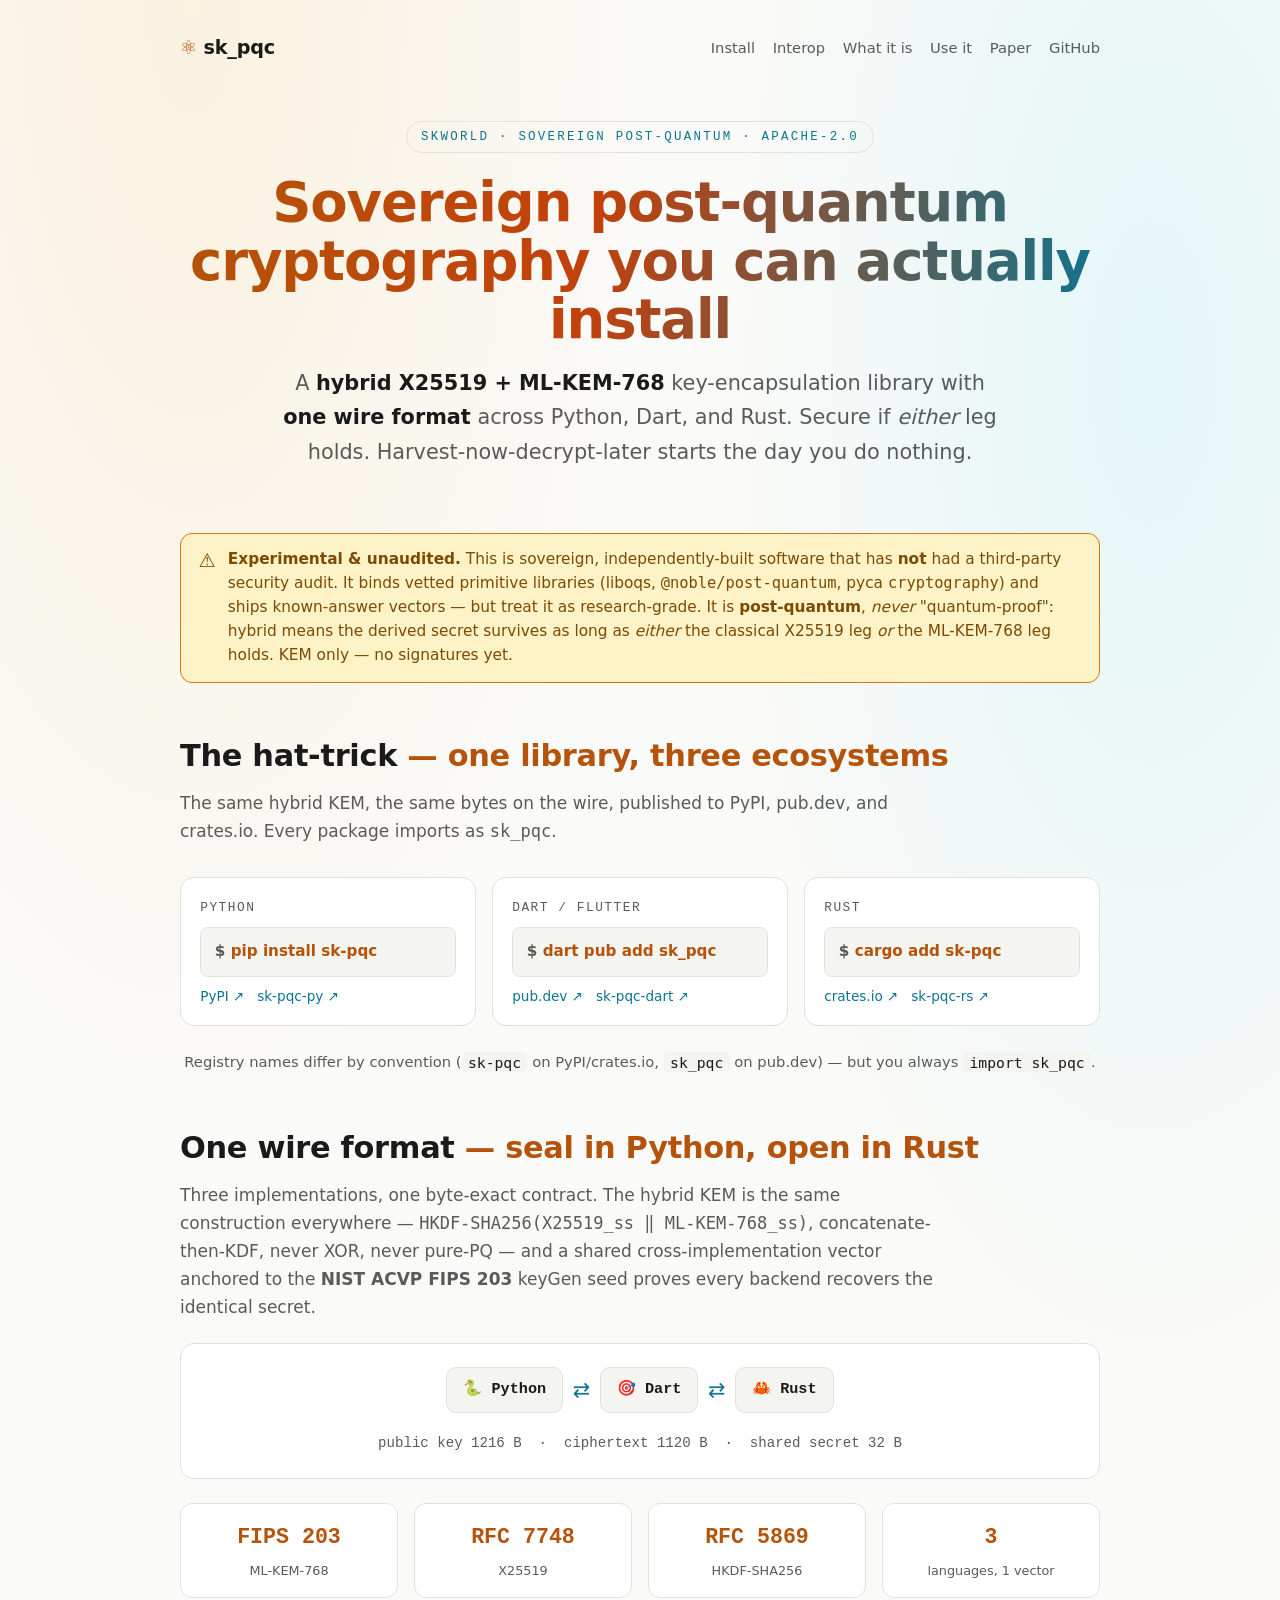
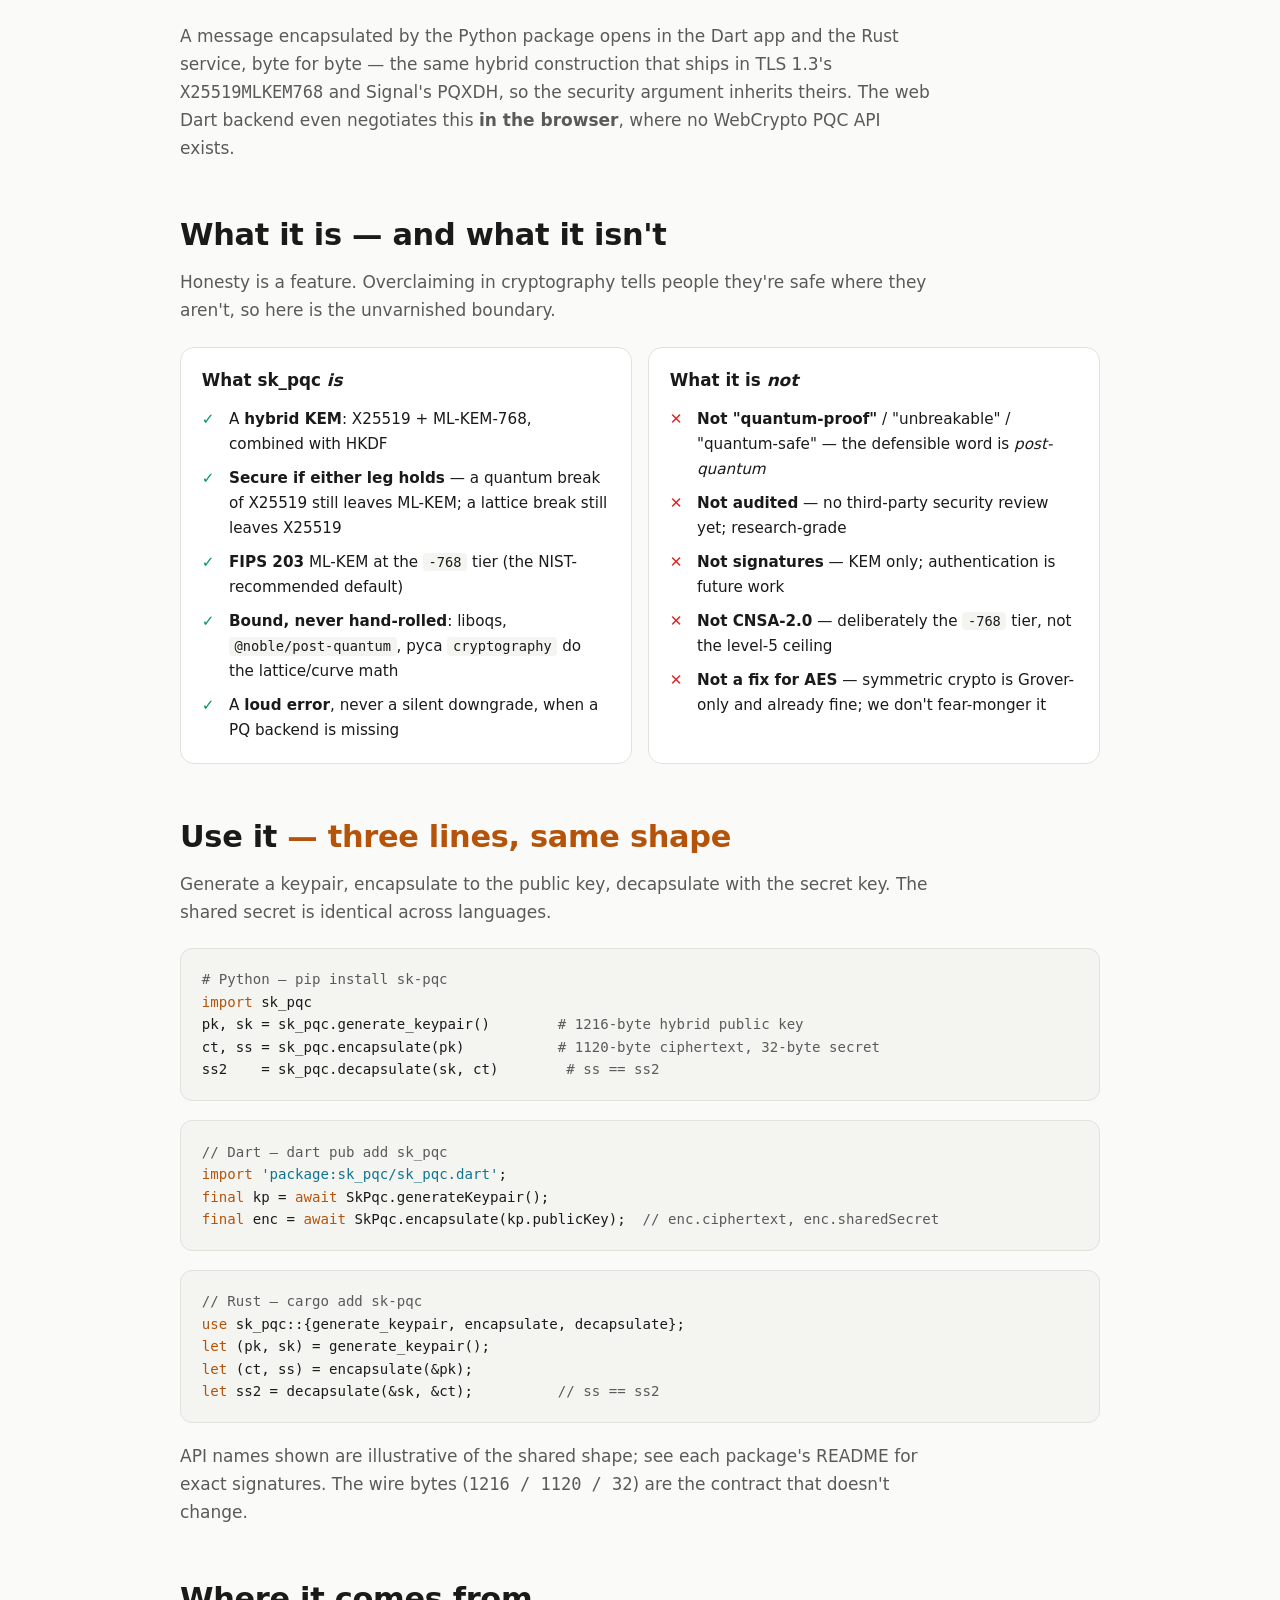
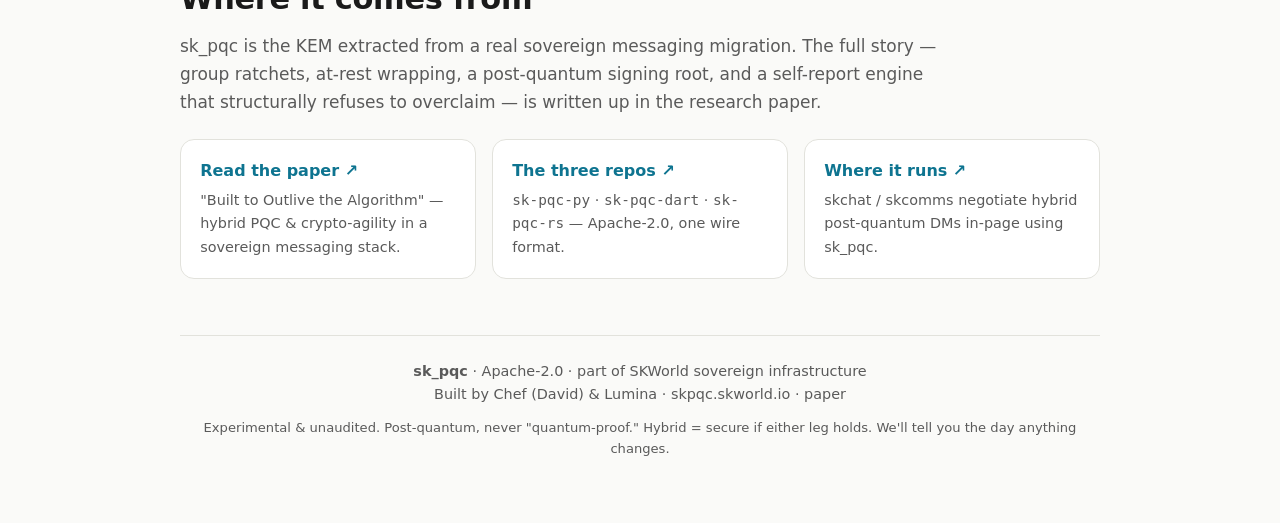
==== commit 91226c1b: "skpqc.skworld.io: refresh landing to the published hat-trick (all 3 registries) Replace the old Dart" ====
--- a/index.html
+++ b/index.html
@@ -1,858 +1,213 @@
 <!DOCTYPE html>
 <html lang="en">
 <head>
-  <meta charset="UTF-8">
-  <meta name="viewport" content="width=device-width, initial-scale=1.0">
-  <title>sk_pqc — Hybrid Post-Quantum Key Encapsulation for Dart &amp; Flutter</title>
-  <meta name="description" content="sk_pqc — a hybrid post-quantum KEM for Dart and Flutter. X25519 + ML-KEM-768 (FIPS 203), one API across web and native, secure if either leg holds. KEM-only, Apache-2.0.">
-
-  <link rel="canonical" href="https://skpqc.skworld.io/">
-  <link rel="sitemap" type="application/xml" href="/sitemap.xml">
-
-  <!-- Open Graph -->
-  <meta property="og:title" content="sk_pqc — Hybrid Post-Quantum Key Encapsulation for Dart &amp; Flutter">
-  <meta property="og:description" content="X25519 + ML-KEM-768 (FIPS 203), one Dart API across web and native. Secure if either leg holds. KEM-only · the only original crypto is the HKDF combiner · Apache-2.0.">
-  <meta property="og:type" content="website">
-  <meta property="og:url" content="https://skpqc.skworld.io/">
-  <meta property="og:site_name" content="sk_pqc · SKWorld">
-  <meta property="og:locale" content="en_US">
-  <meta property="og:image" content="https://skpqc.skworld.io/assets/og-card.png">
-  <meta property="og:image:secure_url" content="https://skpqc.skworld.io/assets/og-card.png">
-  <meta property="og:image:type" content="image/png">
-  <meta property="og:image:width" content="1200">
-  <meta property="og:image:height" content="630">
-  <meta property="og:image:alt" content="sk_pqc — hybrid X25519 + ML-KEM-768 KEM for Dart & Flutter.">
-
-  <!-- Twitter Card -->
-  <meta name="twitter:card" content="summary_large_image">
-  <meta name="twitter:site" content="@smilinTux">
-  <meta name="twitter:title" content="sk_pqc — Hybrid Post-Quantum Key Encapsulation for Dart &amp; Flutter">
-  <meta name="twitter:description" content="X25519 + ML-KEM-768 (FIPS 203), one Dart API, web + native. Secure if either leg holds. KEM-only. Apache-2.0.">
-  <meta name="twitter:image" content="https://skpqc.skworld.io/assets/og-card.png">
-  <meta name="twitter:image:alt" content="sk_pqc — hybrid post-quantum key encapsulation">
-  <meta name="twitter:creator" content="@smilinTux">
-
-  <!-- Theme -->
-  <meta name="theme-color" content="#0a0a0f">
-  <meta name="robots" content="index, follow">
-
-  <!-- Favicon: inline-SVG lock -->
-  <link rel="icon" type="image/svg+xml" href="data:image/svg+xml,<svg xmlns=%22http://www.w3.org/2000/svg%22 viewBox=%220 0 100 100%22><text y=%22.9em%22 font-size=%2290%22>🔐</text></svg>">
-
-  <!-- Schema.org JSON-LD -->
-  <script type="application/ld+json">
-  {
-    "@context": "https://schema.org",
-    "@graph": [
-      {
-        "@type": "Organization",
-        "@id": "https://smilintux.github.io/#organization",
-        "name": "smilinTux",
-        "url": "https://smilintux.github.io",
-        "sameAs": ["https://github.com/smilinTux"],
-        "description": "Sovereign AI infrastructure — building open, authentic, human-first technology. Home of the Pengu Empire.",
-        "foundingDate": "2024",
-        "knowsAbout": ["Post-quantum cryptography", "ML-KEM", "X25519", "Hybrid key encapsulation", "FIPS 203", "Dart", "Flutter", "Sovereign AI"]
-      },
-      {
-        "@type": "WebSite",
-        "@id": "https://skpqc.skworld.io/#website",
-        "name": "sk_pqc",
-        "url": "https://skpqc.skworld.io",
-        "publisher": {"@id": "https://smilintux.github.io/#organization"},
-        "inLanguage": "en-US"
-      },
-      {
-        "@type": "SoftwareSourceCode",
-        "@id": "https://skpqc.skworld.io/#app",
-        "name": "sk_pqc",
-        "alternateName": "Hybrid post-quantum key encapsulation for Dart & Flutter",
-        "description": "sk_pqc is a hybrid post-quantum key encapsulation mechanism (KEM) for Dart and Flutter. It combines X25519 with FIPS 203 ML-KEM-768 (suite x25519-mlkem768) under one Dart API across web (noble-post-quantum) and native (liboqs via FFI) backends. The derived secret is secure if either leg holds. KEM-only; the only original cryptographic code is the HKDF-SHA256 combiner.",
-        "url": "https://skpqc.skworld.io",
-        "programmingLanguage": "Dart",
-        "license": "https://www.apache.org/licenses/LICENSE-2.0",
-        "codeRepository": "https://github.com/smilinTux/sk_pqc",
-        "keywords": "post-quantum, ML-KEM-768, X25519, hybrid KEM, FIPS 203, Dart, Flutter",
-        "isPartOf": {"@type": "SoftwareApplication", "name": "SKWorld", "url": "https://skworld.io"},
-        "publisher": {"@id": "https://smilintux.github.io/#organization"}
-      }
-    ]
-  }
-  </script>
-
-  <style>
-    @import url('https://fonts.googleapis.com/css2?family=JetBrains+Mono:wght@300;400;500;700&family=Inter:wght@300;400;500;600;700;800&display=swap');
-
-    /* ── Reset + tokens ───────────────────── */
-    *, *::before, *::after { margin: 0; padding: 0; box-sizing: border-box; }
-    html { scroll-behavior: smooth; }
-
-    :root {
-      --gold:   #FFD700;
-      --pink:   #FF69B4;
-      --cyan:   #00FFFF;
-      --green:  #50fa7b;
-      --amber:  #f59e0b;
-      --purple: #bd93f9;
-      --bg:     #0a0a0f;
-      --bg2:    #0f1020;
-      --card:   rgba(15, 16, 40, 0.7);
-      --border: rgba(0,255,255,0.15);
-      --text:   rgba(255,255,255,0.88);
-      --dim:    rgba(255,255,255,0.55);
-      --mono:   'JetBrains Mono', 'Fira Code', monospace;
-    }
-
-    body {
-      font-family: 'Inter', -apple-system, BlinkMacSystemFont, sans-serif;
-      background: var(--bg);
-      color: var(--text);
-      line-height: 1.65;
-      overflow-x: hidden;
-    }
-
-    /* ── Starfield background ─────────────── */
-    .starfield {
-      position: fixed; inset: 0; z-index: -1;
-      background: radial-gradient(ellipse at 50% -10%, #16213e 0%, #0d1326 40%, #0a0a0f 100%);
-    }
-    .stars {
-      position: absolute; inset: 0;
-      background-image:
-        radial-gradient(2px 2px at 20px 30px,  rgba(0,255,255,0.9),  transparent),
-        radial-gradient(2px 2px at 40px 70px,  rgba(189,147,249,0.7),transparent),
-        radial-gradient(1px 1px at 90px 40px,  rgba(255,255,255,0.9),transparent),
-        radial-gradient(1px 1px at 130px 80px, rgba(80,250,123,0.8), transparent),
-        radial-gradient(2px 2px at 160px 30px, rgba(255,255,255,0.6),transparent),
-        radial-gradient(1px 1px at 70px 55px,  rgba(0,255,255,0.7),  transparent);
-      background-repeat: repeat;
-      background-size: 200px 100px;
-      animation: starscroll 100s linear infinite;
-    }
-    .stars:nth-child(2) { background-size: 270px 130px; animation-duration: 145s; animation-direction: reverse; opacity: .7; }
-    .stars:nth-child(3) { background-size: 340px 165px; animation-duration: 190s; opacity: .45; }
-    @keyframes starscroll {
-      from { transform: translateX(0)      translateY(0); }
-      to   { transform: translateX(-200px) translateY(-100px); }
-    }
-
-    /* ── Floating deco ────────────────────── */
-    .float-deco {
-      position: fixed; font-size: 1.6rem; z-index: 0; pointer-events: none;
-      animation: floatDeco 18s infinite ease-in-out;
-      opacity: .3;
-    }
-    @keyframes floatDeco {
-      0%,100% { transform: translateY(0) rotate(-4deg); opacity: .25; }
-      33%  { transform: translateY(-28px) rotate(6deg); opacity: .5; }
-      66%  { transform: translateY(-48px) rotate(-2deg); opacity: .4; }
-    }
-
-    /* ── Layout helpers ───────────────────── */
-    .container { max-width: 1100px; margin: 0 auto; padding: 0 2rem; position: relative; z-index: 1; }
-    section { padding: 5rem 0; }
-
-    /* ── Sticky nav ───────────────────────── */
-    .site-nav {
-      position: sticky; top: 0; z-index: 200;
-      background: rgba(10, 10, 20, 0.88);
-      backdrop-filter: blur(18px);
-      border-bottom: 1px solid rgba(0,255,255,0.12);
-    }
-    .nav-inner {
-      display: flex; justify-content: space-between; align-items: center;
-      max-width: 1100px; margin: 0 auto; padding: .75rem 2rem;
-    }
-    .nav-logo {
-      font-family: var(--mono); font-weight: 700; font-size: 1.25rem;
-      color: var(--cyan); text-decoration: none; letter-spacing: -.5px;
-    }
-    .nav-logo span { color: var(--purple); }
-    .nav-links { display: flex; list-style: none; gap: 1.4rem; align-items: center; }
-    .nav-links a {
-      color: var(--dim); text-decoration: none; font-size: .875rem;
-      font-weight: 500; transition: color .2s;
-    }
-    .nav-links a:hover { color: var(--cyan); }
-    .nav-cta {
-      background: linear-gradient(135deg, var(--cyan), var(--purple));
-      color: #000 !important; padding: .45rem 1.2rem; border-radius: 6px;
-      font-weight: 700 !important; font-size: .85rem !important;
-    }
-    .nav-cta:hover { opacity: .85; }
-    @media (max-width: 920px) { .nav-links { display: none; } }
-
-    /* ── HERO ─────────────────────────────── */
-    .hero { padding: 7rem 0 4rem; text-align: center; position: relative; }
-    .hero::before {
-      content: '';
-      position: absolute; inset: 0;
-      background: radial-gradient(ellipse at 50% 50%, rgba(0,255,255,.07) 0%, transparent 65%);
-      pointer-events: none;
-    }
-    .hero-eyebrow {
-      font-family: var(--mono); font-size: .9rem; color: var(--cyan);
-      letter-spacing: .15em; text-transform: uppercase; margin-bottom: 1.5rem;
-      display: inline-block;
-      animation: eyebrowPulse 4s ease-in-out infinite;
-    }
-    @keyframes eyebrowPulse {
-      0%,100% { text-shadow: 0 0 8px rgba(0,255,255,.4); }
-      50%      { text-shadow: 0 0 18px rgba(0,255,255,.8), 0 0 35px rgba(0,255,255,.3); }
-    }
-    .hero-title {
-      font-family: var(--mono);
-      font-size: clamp(3rem, 8vw, 6.5rem);
-      font-weight: 700;
-      line-height: 1;
-      letter-spacing: -2px;
-      margin-bottom: .9rem;
-      background: linear-gradient(140deg, var(--cyan) 0%, var(--purple) 40%, var(--green) 75%, var(--cyan) 100%);
-      -webkit-background-clip: text; -webkit-text-fill-color: transparent;
-      background-clip: text;
-      animation: titleShimmer 5s ease-in-out infinite;
-    }
-    @keyframes titleShimmer {
-      0%,100% { filter: hue-rotate(0deg); }
-      40%      { filter: hue-rotate(20deg); }
-      70%      { filter: hue-rotate(-12deg); }
-    }
-    .hero-suite {
-      display: inline-block; font-family: var(--mono); font-size: .8rem;
-      color: var(--cyan); border: 1px solid rgba(0,255,255,.3);
-      border-radius: 20px; padding: .25rem .9rem; margin-bottom: 1.4rem;
-      background: rgba(0,255,255,.05);
-    }
-    .hero-tagline {
-      font-size: clamp(1.2rem, 2.5vw, 1.6rem);
-      color: rgba(255,255,255,.82);
-      font-weight: 300;
-      max-width: 780px;
-      margin: 0 auto 1rem;
-      line-height: 1.5;
-    }
-    .hero-tagline strong { color: var(--cyan); font-weight: 600; }
-    .hero-sub { font-size: 1rem; color: var(--dim); max-width: 640px; margin: 0 auto 2rem; }
-    .hero-pipeline {
-      display: inline-flex; align-items: center; gap: .55rem; flex-wrap: wrap;
-      font-family: var(--mono); font-size: .95rem;
-      background: rgba(0,0,0,.5); border: 1.5px solid rgba(0,255,255,.3);
-      border-radius: 12px; padding: .8rem 1.4rem; margin-bottom: 2.5rem;
-    }
-    .hero-pipeline .pp-a    { color: var(--green); font-weight: 600; }
-    .hero-pipeline .pp-b    { color: var(--purple); font-weight: 600; }
-    .hero-pipeline .pp-kdf  { color: var(--cyan); font-weight: 600; }
-    .hero-pipeline .pp-ss   { color: var(--gold); font-weight: 600; }
-    .hero-pipeline .pp-op   { color: var(--dim); }
-
-    /* Hero CTAs */
-    .hero-ctas { display: flex; justify-content: center; gap: 1rem; flex-wrap: wrap; margin-top: .5rem; }
-    .btn {
-      display: inline-flex; align-items: center; gap: .45rem;
-      padding: .8rem 1.8rem; border-radius: 10px;
-      font-weight: 600; font-size: .95rem; text-decoration: none;
-      transition: all .25s; position: relative; overflow: hidden;
-      border: none; cursor: pointer;
-    }
-    .btn::after {
-      content: ''; position: absolute; inset: 0;
-      background: linear-gradient(90deg, transparent, rgba(255,255,255,.15), transparent);
-      transform: translateX(-100%); transition: transform .5s;
-    }
-    .btn:hover::after { transform: translateX(100%); }
-    .btn-primary {
-      background: linear-gradient(135deg, var(--cyan) 0%, var(--purple) 60%);
-      color: #000;
-      box-shadow: 0 4px 20px rgba(0,255,255,.35);
-    }
-    .btn-primary:hover { transform: translateY(-2px); box-shadow: 0 8px 28px rgba(0,255,255,.5); }
-    .btn-outline {
-      background: rgba(255,255,255,.04);
-      border: 1.5px solid rgba(189,147,249,.4);
-      color: rgba(255,255,255,.85);
-    }
-    .btn-outline:hover { border-color: var(--purple); background: rgba(189,147,249,.07); transform: translateY(-2px); }
-    .btn-ghost {
-      background: transparent; border: 1.5px solid rgba(255,255,255,.15); color: var(--dim);
-    }
-    .btn-ghost:hover { border-color: var(--cyan); color: var(--cyan); transform: translateY(-2px); }
-
-    /* Trust badges */
-    .hero-trust {
-      display: flex; justify-content: center; gap: 2rem;
-      flex-wrap: wrap; margin-top: 3rem; font-size: .82rem; color: var(--dim);
-    }
-    .hero-trust span { display: flex; align-items: center; gap: .4rem; }
-    .hero-trust strong { color: rgba(255,255,255,.72); }
-
-    /* ── Section helpers ──────────────────── */
-    .section-eyebrow {
-      font-family: var(--mono); font-size: .8rem; color: var(--cyan);
-      letter-spacing: .15em; text-transform: uppercase; margin-bottom: .75rem;
-    }
-    .section-title { font-size: clamp(1.9rem, 3.5vw, 2.7rem); font-weight: 800; margin-bottom: .75rem; line-height: 1.15; }
-    .section-sub { color: var(--dim); max-width: 680px; font-size: 1.02rem; line-height: 1.75; }
-    .section-divider { border: none; border-top: 1px solid rgba(0,255,255,.08); margin: 0; }
-    .gradient-section {
-      background: linear-gradient(135deg, rgba(0,255,255,.04) 0%, rgba(189,147,249,.04) 50%, rgba(80,250,123,.03) 100%);
-      border-top: 1px solid rgba(0,255,255,.08);
-      border-bottom: 1px solid rgba(0,255,255,.08);
-    }
-
-    /* ── Prose + lists ───────────────────── */
-    .prose { max-width: 760px; margin-top: 1.75rem; }
-    .prose p { margin-bottom: 1.1rem; color: rgba(255,255,255,.78); }
-    .prose strong { color: #fff; }
-    .prose code, code.inline {
-      font-family: var(--mono); font-size: .85em;
-      background: rgba(0,255,255,.08); border: 1px solid rgba(0,255,255,.2);
-      color: var(--cyan); border-radius: 5px; padding: .08em .4em;
-    }
-    .feature-list { list-style: none; margin-top: 1.5rem; display: grid; gap: 1rem; }
-    .feature-list li {
-      display: flex; gap: .85rem; align-items: flex-start;
-      background: var(--card); border: 1px solid var(--border);
-      border-radius: 12px; padding: 1.1rem 1.25rem; backdrop-filter: blur(12px);
-    }
-    .feature-list .fl-icon { font-size: 1.3rem; flex-shrink: 0; line-height: 1.3; }
-    .feature-list .fl-body { font-size: .95rem; color: rgba(255,255,255,.8); line-height: 1.6; }
-    .feature-list .fl-body strong { color: #fff; }
-
-    /* ── Honesty box ─────────────────────── */
-    .honesty-box {
-      max-width: 820px; margin: 2rem 0 0;
-      background: linear-gradient(135deg, rgba(245,158,11,.07), rgba(255,105,180,.04));
-      border: 1.5px solid rgba(245,158,11,.4);
-      border-radius: 16px; padding: 1.75rem 2rem; backdrop-filter: blur(12px);
-    }
-    .honesty-box h3 { font-size: 1.1rem; color: var(--amber); margin-bottom: 1rem; display: flex; align-items: center; gap: .5rem; }
-    .honesty-box ul { list-style: none; display: grid; gap: .75rem; }
-    .honesty-box li { font-size: .92rem; color: rgba(255,255,255,.8); line-height: 1.6; padding-left: 1.4rem; position: relative; }
-    .honesty-box li::before { content: '·'; position: absolute; left: .4rem; color: var(--amber); font-weight: 700; }
-    .honesty-box strong { color: #fff; }
-
-    /* ── Code blocks ─────────────────────── */
-    .code-card {
-      background: rgba(5,6,18,.85); border: 1.5px solid rgba(0,255,255,.22);
-      border-radius: 14px; overflow: hidden; margin-top: 1.5rem; backdrop-filter: blur(12px);
-    }
-    .code-head {
-      display: flex; align-items: center; justify-content: space-between;
-      padding: .65rem 1.1rem; border-bottom: 1px solid rgba(0,255,255,.12);
-      background: rgba(0,255,255,.04);
-    }
-    .code-head .ch-dots { display: flex; gap: .4rem; }
-    .code-head .ch-dots i { width: 11px; height: 11px; border-radius: 50%; display: inline-block; }
-    .code-head .ch-dots i:nth-child(1) { background: #ff5f56; }
-    .code-head .ch-dots i:nth-child(2) { background: #ffbd2e; }
-    .code-head .ch-dots i:nth-child(3) { background: #27c93f; }
-    .code-head .ch-file { font-family: var(--mono); font-size: .78rem; color: var(--dim); }
-    .code-card pre {
-      margin: 0; padding: 1.25rem 1.4rem; overflow-x: auto;
-      font-family: var(--mono); font-size: .85rem; line-height: 1.7; color: rgba(255,255,255,.9);
-    }
-    .code-card .cm  { color: var(--dim); }       /* comment */
-    .code-card .kw  { color: var(--purple); }    /* keyword */
-    .code-card .fn  { color: var(--cyan); }      /* fn / type */
-    .code-card .st  { color: var(--green); }     /* string */
-
-    /* ── Diagram ─────────────────────────── */
-    .diagram-wrap { margin-top: 2rem; display: flex; justify-content: center; }
-    .diagram-wrap svg { max-width: 100%; height: auto; }
-
-    /* ── Wire format table ───────────────── */
-    .wire-table { width: 100%; border-collapse: collapse; margin-top: 1.75rem; font-size: .9rem; }
-    .wire-table th, .wire-table td {
-      text-align: left; padding: .85rem 1rem; border-bottom: 1px solid rgba(0,255,255,.1);
-    }
-    .wire-table thead th {
-      font-family: var(--mono); font-size: .72rem; text-transform: uppercase; letter-spacing: .08em;
-      color: var(--cyan); border-bottom: 1px solid rgba(0,255,255,.25);
-    }
-    .wire-table td.el { font-weight: 700; color: #fff; }
-    .wire-table td.layout { font-family: var(--mono); font-size: .8rem; color: var(--dim); }
-    .wire-table td.bytes { font-family: var(--mono); font-weight: 700; color: var(--gold); text-align: right; }
-    .wire-table tbody tr:hover { background: rgba(0,255,255,.03); }
-
-    /* ── Backend / verified grids ────────── */
-    .two-col { display: grid; grid-template-columns: 1fr 1fr; gap: 1.5rem; margin-top: 2rem; }
-    @media (max-width: 760px) { .two-col { grid-template-columns: 1fr; } }
-    .panel {
-      background: var(--card); border: 1.5px solid var(--border);
-      border-radius: 16px; padding: 1.75rem; backdrop-filter: blur(12px);
-      transition: all .3s; position: relative; overflow: hidden;
-    }
-    .panel::before { content: ''; position: absolute; top: 0; left: 0; right: 0; height: 3px; }
-    .panel.native::before { background: linear-gradient(90deg, var(--green), var(--cyan)); }
-    .panel.web::before    { background: linear-gradient(90deg, var(--purple), var(--pink)); }
-    .panel:hover { transform: translateY(-4px); box-shadow: 0 18px 45px rgba(0,0,0,.4); border-color: rgba(0,255,255,.35); }
-    .panel h3 { font-family: var(--mono); font-size: 1.15rem; color: #fff; margin-bottom: .35rem; }
-    .panel h3 span { color: var(--cyan); }
-    .panel .panel-tag { font-family: var(--mono); font-size: .72rem; color: var(--dim); margin-bottom: .9rem; display: block; }
-    .panel p { font-size: .9rem; color: rgba(255,255,255,.75); line-height: 1.65; margin-bottom: .75rem; }
-    .panel a { color: var(--cyan); text-decoration: none; border-bottom: 1px dashed rgba(0,255,255,.4); }
-    .panel a:hover { color: var(--green); }
-
-    .verified-grid { display: grid; grid-template-columns: repeat(auto-fill, minmax(280px, 1fr)); gap: 1.25rem; margin-top: 2rem; }
-    .vc {
-      background: var(--card); border: 1.5px solid rgba(80,250,123,.25);
-      border-radius: 14px; padding: 1.4rem; backdrop-filter: blur(12px);
-    }
-    .vc .vc-check { color: var(--green); font-weight: 700; font-family: var(--mono); font-size: .8rem; }
-    .vc h4 { font-size: 1rem; color: #fff; margin: .4rem 0; }
-    .vc p { font-size: .85rem; color: var(--dim); line-height: 1.55; }
-
-    /* ── Ecosystem ───────────────────────── */
-    .eco-grid { display: flex; flex-wrap: wrap; gap: 1rem; justify-content: center; margin-top: 2rem; }
-    .eco-link {
-      display: inline-flex; align-items: center; gap: .45rem;
-      background: rgba(255,255,255,.04); border: 1px solid rgba(0,255,255,.18);
-      border-radius: 24px; padding: .55rem 1.2rem;
-      font-size: .875rem; font-weight: 500;
-      color: rgba(255,255,255,.75); text-decoration: none; transition: all .25s;
-    }
-    .eco-link:hover { border-color: var(--cyan); color: var(--cyan); background: rgba(0,255,255,.07); transform: translateY(-2px); }
-
-    /* ── Footer ──────────────────────────── */
-    .site-footer { padding: 2.5rem 0; border-top: 1px solid rgba(0,255,255,.12); background: rgba(0,0,0,.4); }
-    .footer-inner { display: flex; flex-direction: column; align-items: center; gap: 1.5rem; }
-    .footer-links { display: flex; flex-wrap: wrap; justify-content: center; gap: 1rem 1.5rem; }
-    .footer-links a { color: var(--dim); text-decoration: none; font-size: .875rem; transition: color .2s; }
-    .footer-links a:hover { color: var(--cyan); }
-    .footer-copy { font-family: var(--mono); font-size: .8rem; color: rgba(255,255,255,.3); text-align: center; }
-    .footer-copy span { color: var(--cyan); }
-
-    /* ── Responsive ──────────────────────── */
-    @media (max-width: 640px) {
-      section { padding: 3.5rem 0; }
-      .container { padding: 0 1rem; }
-      .hero { padding: 4.5rem 0 3rem; }
-      .hero-trust { gap: 1rem; }
-    }
-
-    /* ── Scroll reveal ───────────────────── */
-    .reveal { opacity: 0; transform: translateY(28px); transition: opacity .6s ease, transform .6s ease; }
-    .reveal.visible { opacity: 1; transform: translateY(0); }
-  </style>
+<meta charset="UTF-8">
+<meta name="viewport" content="width=device-width, initial-scale=1.0">
+<title>sk_pqc — Sovereign post-quantum cryptography you can actually install</title>
+<meta name="description" content="sk_pqc is a hybrid X25519 + ML-KEM-768 key-encapsulation library with one wire format across Python, Dart, and Rust. pip install sk-pqc · dart pub add sk_pqc · cargo add sk-pqc. Apache-2.0, sovereign, experimental and unaudited — post-quantum, never 'quantum-proof'.">
+<meta name="keywords" content="post-quantum cryptography, ML-KEM, X25519, hybrid KEM, FIPS 203, sk_pqc, sk-pqc, harvest-now decrypt-later, sovereign, Python, Dart, Rust">
+<link rel="canonical" href="https://skpqc.skworld.io/">
+
+<!-- Open Graph / Facebook -->
+<meta property="og:type" content="website">
+<meta property="og:url" content="https://skpqc.skworld.io/">
+<meta property="og:title" content="sk_pqc — Sovereign post-quantum cryptography you can actually install">
+<meta property="og:description" content="Hybrid X25519 + ML-KEM-768 KEM with one wire format across Python, Dart, and Rust. pip install sk-pqc · dart pub add sk_pqc · cargo add sk-pqc. Secure if either leg holds. Experimental, unaudited — never 'quantum-proof'.">
+<meta property="og:image" content="https://skpqc.skworld.io/og-image.png">
+<meta property="og:image:width" content="1200">
+<meta property="og:image:height" content="630">
+<meta property="og:site_name" content="sk_pqc · SKWorld">
+
+<!-- Twitter Card -->
+<meta name="twitter:card" content="summary_large_image">
+<meta name="twitter:site" content="@smilinTux">
+<meta name="twitter:creator" content="@chefboyrdave21">
+<meta name="twitter:title" content="sk_pqc — post-quantum crypto you can actually install">
+<meta name="twitter:description" content="Hybrid X25519 + ML-KEM-768. One wire format across Python · Dart · Rust. pip install sk-pqc · dart pub add sk_pqc · cargo add sk-pqc. Secure if either leg holds. Experimental & unaudited — never 'quantum-proof'.">
+<meta name="twitter:image" content="https://skpqc.skworld.io/og-image.png">
+<meta name="twitter:image:alt" content="sk_pqc — hybrid post-quantum cryptography across Python, Dart, and Rust">
+
+<link rel="icon" type="image/svg+xml" href="data:image/svg+xml,<svg xmlns=%22http://www.w3.org/2000/svg%22 viewBox=%220 0 100 100%22><text y=%22.9em%22 font-size=%2290%22>%E2%9A%9B%EF%B8%8F</text></svg>">
+<link rel="stylesheet" href="style.css">
+
+<script type="application/ld+json">
+{
+  "@context": "https://schema.org",
+  "@type": "SoftwareSourceCode",
+  "name": "sk_pqc",
+  "description": "Sovereign hybrid post-quantum key-encapsulation library: X25519 + ML-KEM-768 (FIPS 203), secure if either leg holds, with one wire format implemented across Python, Dart, and Rust. Experimental and unaudited.",
+  "url": "https://skpqc.skworld.io/",
+  "codeRepository": [
+    "https://github.com/smilinTux/sk-pqc-py",
+    "https://github.com/smilinTux/sk-pqc-dart",
+    "https://github.com/smilinTux/sk-pqc-rs"
+  ],
+  "programmingLanguage": ["Python", "Dart", "Rust"],
+  "license": "https://www.apache.org/licenses/LICENSE-2.0",
+  "keywords": "post-quantum cryptography, ML-KEM, X25519, hybrid KEM, FIPS 203, harvest-now decrypt-later, sovereign",
+  "author": [
+    { "@type": "Person", "name": "Chef (David)" },
+    { "@type": "Person", "name": "Lumina" }
+  ],
+  "publisher": { "@type": "Organization", "name": "SKWorld", "url": "https://skworld.io/" }
+}
+</script>
 </head>
 <body>
-
-  <!-- Starfield -->
-  <div class="starfield" aria-hidden="true">
-    <div class="stars"></div>
-    <div class="stars"></div>
-    <div class="stars"></div>
+<div class="wrap">
+
+  <div class="topbar">
+    <div class="brand"><span class="glyph">⚛️</span> sk_pqc</div>
+    <nav>
+      <a href="#install">Install</a>
+      <a href="#interop">Interop</a>
+      <a href="#honest">What it is</a>
+      <a href="#use">Use it</a>
+      <a href="https://skresearch.skworld.io/papers/sovereign-post-quantum-messaging/">Paper</a>
+      <a href="https://github.com/smilinTux/sk-pqc-py">GitHub</a>
+    </nav>
   </div>
 
-  <!-- Floating decorations -->
-  <div class="float-deco" style="top:18%;left:4%;animation-delay:0s">🔐</div>
-  <div class="float-deco" style="top:35%;right:5%;animation-delay:4s">🐧</div>
-  <div class="float-deco" style="top:65%;left:2.5%;animation-delay:8s">🧬</div>
-  <div class="float-deco" style="top:80%;right:9%;animation-delay:6s">🔑</div>
-
-  <!-- ── NAV ───────────────────────────────── -->
-  <nav class="site-nav" role="navigation" aria-label="Main navigation">
-    <div class="nav-inner">
-      <a href="https://skpqc.skworld.io/" class="nav-logo">🔐 <span>sk</span>_pqc</a>
-      <ul class="nav-links">
-        <li><a href="#what">What it is</a></li>
-        <li><a href="#why">Why now</a></li>
-        <li><a href="#quickstart">Quick start</a></li>
-        <li><a href="#how">How it works</a></li>
-        <li><a href="#verified">Verified</a></li>
-        <li><a href="https://skworld.io">SKWorld</a></li>
-        <li><a href="https://github.com/smilinTux/sk_pqc" class="nav-cta" target="_blank" rel="noopener">GitHub ↗</a></li>
-      </ul>
-    </div>
-  </nav>
-
-  <!-- ── HERO ──────────────────────────────── -->
-  <header class="hero" id="top">
-    <div class="container">
-      <div class="hero-eyebrow">SKWorld quantum-resistance initiative</div>
-
-      <h1 class="hero-title">sk_pqc</h1>
-      <div class="hero-suite">suite: x25519-mlkem768</div>
-
-      <p class="hero-tagline">
-        <strong>Hybrid post-quantum key encapsulation for Dart &amp; Flutter.</strong><br>
-        X25519 + ML-KEM-768 (FIPS 203), one API across web and native.
-      </p>
-
-      <p class="hero-sub">
-        A hybrid KEM whose derived secret is secure if <em>either</em> the classical or the
-        post-quantum leg holds. The same construction as TLS <code class="inline">X25519MLKEM768</code> and Signal PQXDH.
-      </p>
-
-      <div class="hero-pipeline" role="img" aria-label="X25519 plus ML-KEM-768 combined via HKDF-SHA256 into a 32-byte shared secret">
-        <span class="pp-a">X25519</span>
-        <span class="pp-op">+</span>
-        <span class="pp-b">ML-KEM-768</span>
-        <span class="pp-op">→</span>
-        <span class="pp-kdf">HKDF-SHA256</span>
-        <span class="pp-op">→</span>
-        <span class="pp-ss">32-byte ss</span>
-      </div>
-
-      <div class="hero-ctas">
-        <a href="https://github.com/smilinTux/sk_pqc" class="btn btn-primary" target="_blank" rel="noopener">⭐ GitHub repo</a>
-        <a href="#quickstart" class="btn btn-outline">⚡ Quick start</a>
-        <a href="#how" class="btn btn-ghost">🧬 How it works</a>
-      </div>
-
-      <div class="hero-trust" role="list" aria-label="Key properties">
-        <span role="listitem"><span aria-hidden="true">🛡️</span> <strong>Secure if either leg holds</strong></span>
-        <span role="listitem"><span aria-hidden="true">🌐</span> <strong>Web + native</strong> · one Dart API</span>
-        <span role="listitem"><span aria-hidden="true">📐</span> <strong>FIPS 203</strong> · ML-KEM-768 tier</span>
-        <span role="listitem"><span aria-hidden="true">📜</span> <strong>Apache-2.0</strong> · open</span>
-      </div>
-    </div>
+  <header class="hero">
+    <span class="eyebrow">SKWorld · Sovereign Post-Quantum · Apache-2.0</span>
+    <h1>Sovereign post-quantum cryptography you can actually install</h1>
+    <p class="sub">A <strong>hybrid X25519 + ML-KEM-768</strong> key-encapsulation library with <strong>one wire format</strong> across Python, Dart, and Rust. Secure if <em>either</em> leg holds. Harvest-now-decrypt-later starts the day you do nothing.</p>
   </header>
 
-  <hr class="section-divider">
-
-  <!-- ── WHAT IT IS ────────────────────────── -->
-  <section id="what" aria-labelledby="what-heading">
-    <div class="container">
-      <div class="section-eyebrow">What it is</div>
-      <h2 class="section-title" id="what-heading">A hybrid KEM — not a replacement for classical crypto</h2>
-      <p class="section-sub">
-        sk_pqc is a <strong>hybrid key encapsulation mechanism</strong>. We never implement the lattice or
-        curve primitives ourselves — every cryptographic leg binds an audited library. The
-        <strong>only original cryptographic code is the HKDF combiner</strong> that fuses the two shared secrets.
-      </p>
-
-      <ul class="feature-list reveal">
-        <li>
-          <span class="fl-icon">🛡️</span>
-          <span class="fl-body"><strong>Belt-and-suspenders security.</strong> The derived secret is secure if <em>either</em>
-          X25519 <em>or</em> ML-KEM-768 holds. A post-quantum break falls back to classical X25519;
-          a quantum break of X25519 still leaves ML-KEM-768. We combine, never replace.</span>
-        </li>
-        <li>
-          <span class="fl-icon">🔑</span>
-          <span class="fl-body"><strong>KEM-only.</strong> This package establishes shared secrets — it does
-          <em>not</em> authenticate anything by itself. Signatures (ML-DSA / SLH-DSA) are <strong>future work</strong>;
-          pair sk_pqc with a signature scheme for authenticated key exchange.</span>
-        </li>
-        <li>
-          <span class="fl-icon">📐</span>
-          <span class="fl-body"><strong>FIPS 203, ML-KEM-768 tier.</strong> The internet default (the same level as TLS
-          and Signal). It is <em>not</em> the CNSA-2.0 ceiling — that would be ML-KEM-1024.</span>
-        </li>
-        <li>
-          <span class="fl-icon">🧱</span>
-          <span class="fl-body"><strong>Bound to audited libs.</strong> The post-quantum leg is
-          <a href="https://github.com/paulmillr/noble-post-quantum" style="color:var(--cyan)">noble-post-quantum</a> on web
-          and <a href="https://github.com/open-quantum-safe/liboqs" style="color:var(--cyan)">liboqs</a> via FFI on native.
-          X25519 is <code>package:cryptography</code>. HKDF is RFC 5869.</span>
-        </li>
-      </ul>
-
-      <div class="honesty-box reveal">
-        <h3>⚠️ Honest claims — read this</h3>
+  <div class="banner">
+    <span class="ico">⚠️</span>
+    <div><strong>Experimental &amp; unaudited.</strong> This is sovereign, independently-built software that has <strong>not</strong> had a third-party security audit. It binds vetted primitive libraries (liboqs, <code>@noble/post-quantum</code>, pyca <code>cryptography</code>) and ships known-answer vectors — but treat it as research-grade. It is <strong>post-quantum</strong>, <em>never</em> "quantum-proof": hybrid means the derived secret survives as long as <em>either</em> the classical X25519 leg <em>or</em> the ML-KEM-768 leg holds. KEM only — no signatures yet.</div>
+  </div>
+
+  <!-- HAT TRICK -->
+  <section id="install">
+    <h2>The hat-trick <span class="tick">— one library, three ecosystems</span></h2>
+    <p class="lead">The same hybrid KEM, the same bytes on the wire, published to PyPI, pub.dev, and crates.io. Every package imports as <code>sk_pqc</code>.</p>
+    <div class="installs">
+      <div class="icard">
+        <span class="lang">Python</span>
+        <div class="cmd">pip install sk-pqc</div>
+        <div class="links">
+          <a class="registry" href="https://pypi.org/project/sk-pqc/">PyPI ↗</a>
+          <a href="https://github.com/smilinTux/sk-pqc-py">sk-pqc-py ↗</a>
+        </div>
+      </div>
+      <div class="icard">
+        <span class="lang">Dart / Flutter</span>
+        <div class="cmd">dart pub add sk_pqc</div>
+        <div class="links">
+          <a class="registry" href="https://pub.dev/packages/sk_pqc">pub.dev ↗</a>
+          <a href="https://github.com/smilinTux/sk-pqc-dart">sk-pqc-dart ↗</a>
+        </div>
+      </div>
+      <div class="icard">
+        <span class="lang">Rust</span>
+        <div class="cmd">cargo add sk-pqc</div>
+        <div class="links">
+          <a class="registry" href="https://crates.io/crates/sk-pqc">crates.io ↗</a>
+          <a href="https://github.com/smilinTux/sk-pqc-rs">sk-pqc-rs ↗</a>
+        </div>
+      </div>
+    </div>
+    <p class="import-note">Registry names differ by convention (<code>sk-pqc</code> on PyPI/crates.io, <code>sk_pqc</code> on pub.dev) — but you always <code>import sk_pqc</code>.</p>
+  </section>
+
+  <!-- INTEROP -->
+  <section id="interop">
+    <h2>One wire format <span class="tick">— seal in Python, open in Rust</span></h2>
+    <p class="lead">Three implementations, one byte-exact contract. The hybrid KEM is the same construction everywhere — <code>HKDF-SHA256(X25519_ss ‖ ML-KEM-768_ss)</code>, concatenate-then-KDF, never XOR, never pure-PQ — and a shared cross-implementation vector anchored to the <strong>NIST ACVP FIPS 203</strong> keyGen seed proves every backend recovers the identical secret.</p>
+    <div class="interop">
+      <span class="node">🐍 Python</span>
+      <span class="arrow">⇄</span>
+      <span class="node">🎯 Dart</span>
+      <span class="arrow">⇄</span>
+      <span class="node">🦀 Rust</span>
+      <div class="wire">public key 1216 B &nbsp;·&nbsp; ciphertext 1120 B &nbsp;·&nbsp; shared secret 32 B</div>
+    </div>
+    <div class="facts">
+      <div class="fact"><div class="n">FIPS 203</div><div class="l">ML-KEM-768</div></div>
+      <div class="fact"><div class="n">RFC 7748</div><div class="l">X25519</div></div>
+      <div class="fact"><div class="n">RFC 5869</div><div class="l">HKDF-SHA256</div></div>
+      <div class="fact"><div class="n">3</div><div class="l">languages, 1 vector</div></div>
+    </div>
+    <p class="lead" style="margin-top:1.2rem">A message encapsulated by the Python package opens in the Dart app and the Rust service, byte for byte — the same hybrid construction that ships in TLS 1.3's <code>X25519MLKEM768</code> and Signal's PQXDH, so the security argument inherits theirs. The web Dart backend even negotiates this <strong>in the browser</strong>, where no WebCrypto PQC API exists.</p>
+  </section>
+
+  <!-- HONEST -->
+  <section id="honest">
+    <h2>What it is — and what it isn't</h2>
+    <p class="lead">Honesty is a feature. Overclaiming in cryptography tells people they're safe where they aren't, so here is the unvarnished boundary.</p>
+    <div class="claims">
+      <div class="claim is">
+        <h3>What sk_pqc <em>is</em></h3>
         <ul>
-          <li>This is <strong>not</strong> "quantum-proof," "unbreakable," or "quantum-safe." Lattice
-            cryptography is young. The defensible words are <strong>"post-quantum"</strong> / <strong>"quantum-resistant."</strong></li>
-          <li>The <strong>web</strong> backend's assurance depends on <code>@noble/post-quantum</code> (audited pure-JS);
-            the <strong>native</strong> backend's depends on <code>liboqs</code>. sk_pqc trusts those libraries — it does not re-implement them.</li>
-          <li><strong>Hybrid means belt-and-suspenders</strong>, not magic: it hedges the (real) risk that one
-            primitive falls, but it inherits the assurance of whichever library you run.</li>
-          <li>The only cryptography we wrote is the <strong>HKDF-SHA256 combiner</strong>, a standard KDF
-            construction verified against RFC 5869 known answers.</li>
+          <li>A <strong>hybrid KEM</strong>: X25519 + ML-KEM-768, combined with HKDF</li>
+          <li><strong>Secure if either leg holds</strong> — a quantum break of X25519 still leaves ML-KEM; a lattice break still leaves X25519</li>
+          <li><strong>FIPS 203</strong> ML-KEM at the <code>-768</code> tier (the NIST-recommended default)</li>
+          <li><strong>Bound, never hand-rolled</strong>: liboqs, <code>@noble/post-quantum</code>, pyca <code>cryptography</code> do the lattice/curve math</li>
+          <li>A <strong>loud error</strong>, never a silent downgrade, when a PQ backend is missing</li>
         </ul>
       </div>
-    </div>
-  </section>
-
-  <!-- ── WHY NOW ───────────────────────────── -->
-  <section id="why" class="gradient-section" aria-labelledby="why-heading">
-    <div class="container">
-      <div class="section-eyebrow">Why now</div>
-      <h2 class="section-title" id="why-heading">Harvest now, decrypt later</h2>
-      <div class="prose reveal">
-        <p>
-          A large-scale quantum computer does not exist today — but an adversary does not need one
-          <em>today</em> to threaten data sent <em>today</em>. They can <strong>capture encrypted traffic now</strong>
-          and store it, waiting for a cryptographically-relevant quantum computer to decrypt it
-          <strong>years later</strong>. Anything with a long secrecy lifetime — identity keys, archives,
-          medical or financial records, sovereign comms — is exposed the moment it crosses a wire.
-        </p>
-        <p>
-          That is why migration is a <strong>now</strong> problem, not a future one. And it is why the
-          responsible first step is <strong>hybrid</strong>: you keep the battle-tested classical curve
-          (X25519) <em>and</em> add a post-quantum lattice KEM (ML-KEM-768) alongside it. If the young
-          lattice scheme has a flaw, you are no worse than classical. If a quantum computer arrives,
-          the post-quantum leg has you covered. <strong>You lose nothing and you hedge everything.</strong>
-        </p>
-        <p>
-          This is exactly the path the standards bodies took: TLS 1.3 ships
-          <code>X25519MLKEM768</code>, and Signal's PQXDH uses the same hybrid shape. sk_pqc brings
-          that construction to Dart and Flutter, so a phone app and a web app can speak it identically.
-        </p>
-      </div>
-    </div>
-  </section>
-
-  <!-- ── QUICK START ───────────────────────── -->
-  <section id="quickstart" aria-labelledby="qs-heading">
-    <div class="container">
-      <div class="section-eyebrow">Quick start</div>
-      <h2 class="section-title" id="qs-heading">Generate → encapsulate → decapsulate</h2>
-      <p class="section-sub">
-        Pub.dev publishing is pending — for now, depend on it directly from GitHub. The API is the same either way.
-      </p>
-
-      <div class="code-card reveal">
-        <div class="code-head">
-          <div class="ch-dots"><i></i><i></i><i></i></div>
-          <span class="ch-file">pubspec.yaml — depend from GitHub (pub.dev publish pending)</span>
-        </div>
-<pre><span class="cm"># Once published you'll be able to: dart pub add sk_pqc</span>
-<span class="cm"># Until then, depend on the repo directly:</span>
-<span class="fn">dependencies</span>:
-  <span class="fn">sk_pqc</span>:
-    <span class="fn">git</span>:
-      <span class="fn">url</span>: <span class="st">https://github.com/smilinTux/sk_pqc.git</span></pre>
-      </div>
-
-      <div class="code-card reveal">
-        <div class="code-head">
-          <div class="ch-dots"><i></i><i></i><i></i></div>
-          <span class="ch-file">example.dart — minimal usage</span>
-        </div>
-<pre><span class="kw">import</span> <span class="st">'package:sk_pqc/sk_pqc.dart'</span>;
-
-<span class="kw">final</span> kem  = <span class="fn">HybridKemImpl</span>();                <span class="cm">// backend auto-selected (web/native)</span>
-<span class="kw">final</span> keys = <span class="kw">await</span> kem.<span class="fn">generateKeyPair</span>();   <span class="cm">// publish keys.publicKey (1216 B)</span>
-
-<span class="cm">// Sender encapsulates to the recipient's public key:</span>
-<span class="kw">final</span> enc  = <span class="kw">await</span> kem.<span class="fn">encapsulate</span>(keys.publicKey);
-<span class="cm">// enc.ciphertext (1120 B) goes on the wire; enc.sharedSecret stays local</span>
-
-<span class="cm">// Recipient recovers the same 32-byte secret from the ciphertext:</span>
-<span class="kw">final</span> ss   = <span class="kw">await</span> kem.<span class="fn">decapsulate</span>(enc.ciphertext, keys.privateKey);
-<span class="cm">// ss == enc.sharedSecret  → use it as an AES-256-GCM / ChaCha20 key</span></pre>
-      </div>
-
-      <p class="section-sub" style="margin-top:1.5rem">
-        Errors throw <code class="inline">SkPqcError</code> rather than crashing. A tampered ML-KEM ciphertext does
-        not error — ML-KEM uses <em>implicit rejection</em>, so decapsulation simply yields a secret that won't match.
-      </p>
-    </div>
-  </section>
-
-  <!-- ── HOW IT WORKS ──────────────────────── -->
-  <section id="how" class="gradient-section" aria-labelledby="how-heading">
-    <div class="container">
-      <div class="section-eyebrow">How it works</div>
-      <h2 class="section-title" id="how-heading">One combiner, two legs, fixed wire format</h2>
-      <p class="section-sub">
-        Both legs run independently and produce a shared secret each. We concatenate those two
-        secrets (X25519 first) and run a single HKDF-SHA256 to derive the final 32-byte key.
-        <strong>Concatenate-then-KDF. Never XOR. Never pure-PQ.</strong>
-      </p>
-
-      <!-- Inline static diagram -->
-      <div class="diagram-wrap reveal" aria-hidden="true">
-        <svg viewBox="0 0 920 300" width="920" role="img" aria-label="X25519 shared secret and ML-KEM-768 shared secret are concatenated and fed into HKDF-SHA256 to produce a 32-byte shared secret">
-          <defs>
-            <style>
-              .b  { fill: rgba(15,16,40,0.85); stroke-width: 1.6; }
-              .lg { fill: rgba(80,250,123,0.08); stroke: #50fa7b; }
-              .lp { fill: rgba(189,147,249,0.10); stroke: #bd93f9; }
-              .lc { fill: rgba(0,255,255,0.08);  stroke: #00FFFF; }
-              .lo { fill: rgba(255,215,0,0.10);  stroke: #FFD700; }
-              .t  { font-family: 'JetBrains Mono', monospace; font-weight: 700; }
-              .ts { font-family: 'JetBrains Mono', monospace; }
-              .ar { stroke: rgba(255,255,255,0.35); stroke-width: 2; fill: none; }
-            </style>
-            <marker id="ah" markerWidth="9" markerHeight="9" refX="6" refY="3" orient="auto">
-              <path d="M0,0 L6,3 L0,6 Z" fill="rgba(255,255,255,0.45)"/>
-            </marker>
-          </defs>
-
-          <!-- X25519 leg -->
-          <rect class="b lg" x="20" y="30" width="240" height="70" rx="12"/>
-          <text class="t" x="140" y="62" text-anchor="middle" fill="#50fa7b" font-size="19">X25519 (DHKEM)</text>
-          <text class="ts" x="140" y="85" text-anchor="middle" fill="rgba(255,255,255,0.6)" font-size="13">ephemeral-static → ss₁</text>
-
-          <!-- ML-KEM leg -->
-          <rect class="b lp" x="20" y="200" width="240" height="70" rx="12"/>
-          <text class="t" x="140" y="232" text-anchor="middle" fill="#bd93f9" font-size="19">ML-KEM-768</text>
-          <text class="ts" x="140" y="255" text-anchor="middle" fill="rgba(255,255,255,0.6)" font-size="13">FIPS 203 encaps → ss₂</text>
-
-          <!-- concat node -->
-          <rect class="b lc" x="360" y="115" width="170" height="70" rx="12"/>
-          <text class="t" x="445" y="147" text-anchor="middle" fill="#00FFFF" font-size="17">concat</text>
-          <text class="ts" x="445" y="170" text-anchor="middle" fill="rgba(255,255,255,0.6)" font-size="13">ss₁ ‖ ss₂</text>
-
-          <!-- HKDF node -->
-          <rect class="b lc" x="570" y="115" width="180" height="70" rx="12"/>
-          <text class="t" x="660" y="147" text-anchor="middle" fill="#00FFFF" font-size="17">HKDF-SHA256</text>
-          <text class="ts" x="660" y="170" text-anchor="middle" fill="rgba(255,255,255,0.6)" font-size="12">salt, info, L=32</text>
-
-          <!-- output -->
-          <rect class="b lo" x="790" y="115" width="110" height="70" rx="12"/>
-          <text class="t" x="845" y="147" text-anchor="middle" fill="#FFD700" font-size="16">shared</text>
-          <text class="t" x="845" y="168" text-anchor="middle" fill="#FFD700" font-size="16">secret · 32B</text>
-
-          <!-- arrows -->
-          <path class="ar" d="M260,65 C310,65 320,135 358,135" marker-end="url(#ah)"/>
-          <path class="ar" d="M260,235 C310,235 320,165 358,165" marker-end="url(#ah)"/>
-          <path class="ar" d="M530,150 L566,150" marker-end="url(#ah)"/>
-          <path class="ar" d="M750,150 L786,150" marker-end="url(#ah)"/>
-        </svg>
-      </div>
-
-      <p class="section-sub" style="margin-top:1.5rem">
-        <code class="inline">salt</code> defaults to empty; <code class="inline">info</code> defaults to
-        <code class="inline">sk_pqc/x25519-mlkem768/v1</code> (pass a context label for domain separation).
-        X25519 acts as a KEM via ephemeral-static Diffie–Hellman (DHKEM, as in HPKE / TLS): the encapsulator
-        ships a fresh 32-byte ephemeral public key as the X25519 "ciphertext."
-      </p>
-
-      <!-- Wire format table -->
-      <h3 style="font-size:1.2rem;margin-top:2.5rem;color:#fff">Wire format — the interop contract</h3>
-      <p class="section-sub" style="margin-top:.5rem">
-        Every element is the byte concatenation of the X25519 part followed by the ML-KEM-768 part.
-        These lengths are fixed and MUST NOT change.
-      </p>
-      <div style="overflow-x:auto">
-        <table class="wire-table reveal">
-          <thead>
-            <tr><th>Element</th><th>Layout</th><th style="text-align:right">Bytes</th></tr>
-          </thead>
-          <tbody>
-            <tr><td class="el">public key</td>  <td class="layout">X25519_pub (32) ‖ MLKEM768_pub (1184)</td>      <td class="bytes">1216</td></tr>
-            <tr><td class="el">private key</td> <td class="layout">X25519_priv_seed (32) ‖ MLKEM768_secret (2400)</td><td class="bytes">2432</td></tr>
-            <tr><td class="el">ciphertext</td>  <td class="layout">X25519_ephemeral_pub (32) ‖ MLKEM768_ct (1088)</td><td class="bytes">1120</td></tr>
-            <tr><td class="el">shared secret</td><td class="layout">HKDF-SHA256( X25519_ss ‖ MLKEM768_ss )</td>        <td class="bytes">32</td></tr>
-          </tbody>
-        </table>
-      </div>
-
-      <!-- Backends -->
-      <h3 style="font-size:1.2rem;margin-top:2.5rem;color:#fff">Two backends, one API</h3>
-      <p class="section-sub" style="margin-top:.5rem">
-        Selected by conditional import: <code class="inline">if (dart.library.ffi) … else if (dart.library.js_interop) …</code>
-      </p>
-      <div class="two-col">
-        <div class="panel native reveal">
-          <h3><span>native</span> · dart:ffi → liboqs</h3>
-          <span class="panel-tag">desktop / mobile</span>
-          <p>The ML-KEM-768 leg binds <a href="https://github.com/open-quantum-safe/liboqs" target="_blank" rel="noopener">liboqs</a>'
-            <code class="inline">OQS_KEM</code> API; X25519 is <code class="inline">package:cryptography</code>.
-            You provide the liboqs shared library at runtime (via <code class="inline">SK_PQC_LIBOQS</code> or platform default paths).</p>
-          <p>v1 proves the FFI path on Linux desktop (liboqs 0.14.0). Per-arch binaries for
-            Android / iOS / macOS / Windows are a CI follow-up.</p>
-        </div>
-        <div class="panel web reveal">
-          <h3><span>web</span> · dart:js_interop → noble</h3>
-          <span class="panel-tag">browser / dart2js</span>
-          <p>The ML-KEM-768 leg binds <a href="https://github.com/paulmillr/noble-post-quantum" target="_blank" rel="noopener">@noble/post-quantum</a>'s
-            <code class="inline">ml_kem768</code> (audited pure-JS); X25519 is <code class="inline">package:cryptography</code>.</p>
-          <p>WebCrypto has no PQC API in any browser (2026), so the JS dep is exposed via
-            <code class="inline">globalThis.skPqc</code> — a ready bootstrap ships at
-            <code class="inline">web/sk_pqc_noble_bootstrap.js</code>.</p>
-        </div>
-      </div>
-    </div>
-  </section>
-
-  <!-- ── VERIFIED ──────────────────────────── -->
-  <section id="verified" aria-labelledby="verified-heading">
-    <div class="container">
-      <div class="section-eyebrow">Verified</div>
-      <h2 class="section-title" id="verified-heading">Anchored to known answers, cross-checked across implementations</h2>
-      <p class="section-sub">
-        A machine-readable interop vector lives at
-        <code class="inline">test_vectors/hybrid_kem_x25519_mlkem768.json</code>: given the private key and
-        ciphertext, every conformant implementation MUST recover the same shared secret.
-      </p>
-
-      <div class="verified-grid">
-        <div class="vc reveal">
-          <span class="vc-check">✅ FIPS 203 KAT</span>
-          <h4>ML-KEM-768 known answer</h4>
-          <p>The ML-KEM leg keypair is derived from the NIST ACVP FIPS 203 keyGen seed (d ‖ z, tcId 26),
-            anchoring it to an official known-answer test.</p>
-        </div>
-        <div class="vc reveal">
-          <span class="vc-check">✅ RFC 5869 KAT</span>
-          <h4>HKDF-SHA256 combiner</h4>
-          <p>The combiner is verified against RFC 5869 §A.1 known answers, plus hand-computed values,
-            salt/info domain-separation, and wrong-length rejection.</p>
-        </div>
-        <div class="vc reveal">
-          <span class="vc-check">✅ cross-backend</span>
-          <h4>web ↔ native agree</h4>
-          <p>A keypair/encapsulation from the web lib (noble) decapsulates under the native lib (liboqs)
-            and vice-versa — both decapsulate the shared interop vector identically.</p>
-        </div>
-        <div class="vc reveal">
-          <span class="vc-check">✅ Dart ↔ Python</span>
-          <h4>cross-language interop vector</h4>
-          <p>The same vector is re-derived in Python (pyca X25519 + liboqs-python + HKDF-SHA256)
-            and asserted equal — the contract Dart and Python must both satisfy.</p>
-        </div>
-      </div>
-
-      <p class="section-sub" style="margin-top:2rem">
-        <strong>Status honesty:</strong> the combiner and the Linux-desktop FFI path are tested and proven;
-        the web path compiles under dart2js and is cross-checked against liboqs. Per-arch native binaries
-        (Android / iOS / macOS / Windows) are a CI follow-up, and signatures are out of scope.
-      </p>
-    </div>
-  </section>
-
-  <!-- ── ECOSYSTEM ─────────────────────────── -->
-  <section id="ecosystem" class="gradient-section" aria-labelledby="eco-heading">
-    <div class="container" style="text-align:center">
-      <div class="section-eyebrow">Part of the SKWorld quantum-resistance initiative</div>
-      <h2 class="section-title" id="eco-heading">Sovereign crypto, built in the open</h2>
-      <p class="section-sub" style="margin:0 auto">
-        sk_pqc is one piece of SKWorld — sovereign AI infrastructure built on open, auditable
-        cryptography. Apache-2.0, no rented clouds, your hardware and your keys.
-      </p>
-      <div class="eco-grid">
-        <a href="https://skworld.io" class="eco-link">🌍 skworld.io — the hub</a>
-        <a href="https://github.com/smilinTux/sk_pqc" class="eco-link" target="_blank" rel="noopener">📦 sk_pqc on GitHub ↗</a>
-        <a href="https://www.apache.org/licenses/LICENSE-2.0" class="eco-link" target="_blank" rel="noopener">📜 Apache-2.0</a>
-        <a href="https://sksecurity.skworld.io" class="eco-link">🛡️ sksecurity — perimeter</a>
-        <a href="https://capauth.skworld.io" class="eco-link">🔐 capauth — identity</a>
-        <a href="https://github.com/smilinTux" class="eco-link" target="_blank" rel="noopener">📂 All repos ↗</a>
-      </div>
-    </div>
-  </section>
-
-  <!-- ── FOOTER ────────────────────────────── -->
-  <footer class="site-footer">
-    <div class="container">
-      <div class="footer-inner">
-        <a href="https://skpqc.skworld.io/" class="nav-logo" style="font-size:1.1rem">🔐 <span>sk</span>_pqc</a>
-        <nav class="footer-links" aria-label="Footer navigation">
-          <a href="https://github.com/smilinTux/sk_pqc" target="_blank" rel="noopener">GitHub</a>
-          <a href="https://github.com/smilinTux/sk_pqc#readme" target="_blank" rel="noopener">README</a>
-          <a href="https://github.com/smilinTux/sk_pqc/blob/main/test_vectors/hybrid_kem_x25519_mlkem768.json" target="_blank" rel="noopener">Interop vector</a>
-          <a href="https://www.apache.org/licenses/LICENSE-2.0" target="_blank" rel="noopener">License</a>
-          <a href="https://skworld.io">SKWorld</a>
-          <a href="/sitemap.xml">Sitemap</a>
-        </nav>
-        <p class="footer-copy">
-          🐧 part of the SKWorld ecosystem · <span><a href="https://skworld.io" style="color:var(--cyan);text-decoration:none">skworld.io</a></span><br>
-          &copy; 2026 smilinTux · Apache-2.0 · post-quantum, not "quantum-proof" · built in the open
-        </p>
-      </div>
-    </div>
+      <div class="claim isnt">
+        <h3>What it is <em>not</em></h3>
+        <ul>
+          <li><strong>Not "quantum-proof"</strong> / "unbreakable" / "quantum-safe" — the defensible word is <em>post-quantum</em></li>
+          <li><strong>Not audited</strong> — no third-party security review yet; research-grade</li>
+          <li><strong>Not signatures</strong> — KEM only; authentication is future work</li>
+          <li><strong>Not CNSA-2.0</strong> — deliberately the <code>-768</code> tier, not the level-5 ceiling</li>
+          <li><strong>Not a fix for AES</strong> — symmetric crypto is Grover-only and already fine; we don't fear-monger it</li>
+        </ul>
+      </div>
+    </div>
+  </section>
+
+  <!-- USE IT -->
+  <section id="use">
+    <h2>Use it <span class="tick">— three lines, same shape</span></h2>
+    <p class="lead">Generate a keypair, encapsulate to the public key, decapsulate with the secret key. The shared secret is identical across languages.</p>
+    <pre class="code"><span class="c"># Python — pip install sk-pqc</span>
+<span class="k">import</span> sk_pqc
+pk, sk = sk_pqc.generate_keypair()        <span class="c"># 1216-byte hybrid public key</span>
+ct, ss = sk_pqc.encapsulate(pk)           <span class="c"># 1120-byte ciphertext, 32-byte secret</span>
+ss2    = sk_pqc.decapsulate(sk, ct)        <span class="c"># ss == ss2</span></pre>
+    <pre class="code"><span class="c">// Dart — dart pub add sk_pqc</span>
+<span class="k">import</span> <span class="s">'package:sk_pqc/sk_pqc.dart'</span>;
+<span class="k">final</span> kp = <span class="k">await</span> SkPqc.generateKeypair();
+<span class="k">final</span> enc = <span class="k">await</span> SkPqc.encapsulate(kp.publicKey);  <span class="c">// enc.ciphertext, enc.sharedSecret</span></pre>
+    <pre class="code"><span class="c">// Rust — cargo add sk-pqc</span>
+<span class="k">use</span> sk_pqc::{generate_keypair, encapsulate, decapsulate};
+<span class="k">let</span> (pk, sk) = generate_keypair();
+<span class="k">let</span> (ct, ss) = encapsulate(&pk);
+<span class="k">let</span> ss2 = decapsulate(&sk, &ct);          <span class="c">// ss == ss2</span></pre>
+    <p class="lead" style="margin-top:1rem">API names shown are illustrative of the shared shape; see each package's README for exact signatures. The wire bytes (<code>1216 / 1120 / 32</code>) are the contract that doesn't change.</p>
+  </section>
+
+  <!-- ECOSYSTEM -->
+  <section id="more">
+    <h2>Where it comes from</h2>
+    <p class="lead">sk_pqc is the KEM extracted from a real sovereign messaging migration. The full story — group ratchets, at-rest wrapping, a post-quantum signing root, and a self-report engine that structurally refuses to overclaim — is written up in the research paper.</p>
+    <div class="cards">
+      <a class="lcard" href="https://skresearch.skworld.io/papers/sovereign-post-quantum-messaging/">
+        <h3>Read the paper ↗</h3>
+        <p>"Built to Outlive the Algorithm" — hybrid PQC &amp; crypto-agility in a sovereign messaging stack.</p>
+      </a>
+      <a class="lcard" href="https://github.com/smilinTux/sk-pqc-py">
+        <h3>The three repos ↗</h3>
+        <p><code>sk-pqc-py</code> · <code>sk-pqc-dart</code> · <code>sk-pqc-rs</code> — Apache-2.0, one wire format.</p>
+      </a>
+      <a class="lcard" href="https://skchat.skworld.io/">
+        <h3>Where it runs ↗</h3>
+        <p>skchat / skcomms negotiate hybrid post-quantum DMs in-page using sk_pqc.</p>
+      </a>
+    </div>
+  </section>
+
+  <footer>
+    <p><strong>sk_pqc</strong> · Apache-2.0 · part of <a href="https://skworld.io/">SKWorld</a> sovereign infrastructure</p>
+    <p>Built by Chef (David) &amp; Lumina · <a href="https://skpqc.skworld.io/">skpqc.skworld.io</a> · <a href="https://skresearch.skworld.io/papers/sovereign-post-quantum-messaging/">paper</a></p>
+    <p class="small">Experimental &amp; unaudited. Post-quantum, never "quantum-proof." Hybrid = secure if either leg holds. We'll tell you the day anything changes.</p>
   </footer>
 
-  <script>
-    // Scroll-reveal
-    const io = new IntersectionObserver((entries) => {
-      entries.forEach(e => { if (e.isIntersecting) { e.target.classList.add('visible'); io.unobserve(e.target); } });
-    }, { threshold: 0.12 });
-    document.querySelectorAll('.reveal').forEach(el => io.observe(el));
-  </script>
+</div>
 </body>
 </html>
--- a/style.css
+++ b/style.css
@@ -0,0 +1,170 @@
+/* skpqc.skworld.io — sk_pqc landing page. No build step; static. */
+:root {
+  --bg: #07071a;
+  --bg-soft: #0e0e26;
+  --card: #11112c;
+  --card-border: #22224a;
+  --text: #e7e7f0;
+  --muted: #9a9ab8;
+  --accent: #ffa500;
+  --accent-2: #22d3ee;
+  --accent-3: #ff6b35;
+  --warn-bg: #2a1d05;
+  --warn-border: #b4730a;
+  --warn-text: #ffce80;
+  --code-bg: #0a0a1e;
+  --good: #34d399;
+  --no: #f87171;
+}
+@media (prefers-color-scheme: light) {
+  :root {
+    --bg: #fafaf8;
+    --bg-soft: #f2f2ee;
+    --card: #ffffff;
+    --card-border: #e2e2dc;
+    --text: #1a1a1a;
+    --muted: #5a5a5a;
+    --accent: #b45309;
+    --accent-2: #0e7490;
+    --accent-3: #c2410c;
+    --warn-bg: #fef3c7;
+    --warn-border: #d97706;
+    --warn-text: #7c4a03;
+    --code-bg: #f4f4f0;
+    --good: #059669;
+    --no: #dc2626;
+  }
+}
+* { box-sizing: border-box; margin: 0; padding: 0; }
+html { scroll-behavior: smooth; }
+body {
+  font-family: 'Inter', -apple-system, BlinkMacSystemFont, 'Segoe UI', Roboto, 'DejaVu Sans', sans-serif;
+  background:
+    radial-gradient(60% 50% at 15% 0%, rgba(255,165,0,0.10), transparent 60%),
+    radial-gradient(55% 45% at 90% 10%, rgba(34,211,238,0.10), transparent 60%),
+    var(--bg);
+  color: var(--text);
+  line-height: 1.65;
+  font-size: 17px;
+  -webkit-font-smoothing: antialiased;
+}
+.wrap { max-width: 960px; margin: 0 auto; padding: 2rem 1.25rem 4rem; }
+a { color: var(--accent-2); text-decoration: none; }
+a:hover { text-decoration: underline; }
+code, kbd, pre { font-family: 'JetBrains Mono', 'Fira Code', ui-monospace, 'DejaVu Sans Mono', monospace; }
+
+/* nav */
+.topbar { display: flex; align-items: center; justify-content: space-between; gap: 1rem; flex-wrap: wrap; margin-bottom: 2rem; }
+.brand { font-weight: 800; font-size: 1.2rem; letter-spacing: -0.01em; }
+.brand .glyph { color: var(--accent); }
+.topbar nav { display: flex; gap: 1.1rem; flex-wrap: wrap; font-size: 0.92rem; }
+.topbar nav a { color: var(--muted); }
+.topbar nav a:hover { color: var(--text); }
+
+/* hero */
+.hero { text-align: center; padding: 1.5rem 0 1rem; }
+.eyebrow {
+  display: inline-block; font-family: 'JetBrains Mono', monospace; font-size: 0.78rem; letter-spacing: 0.18em;
+  text-transform: uppercase; color: var(--accent-2); border: 1px solid var(--card-border);
+  border-radius: 999px; padding: 0.3rem 0.9rem; margin-bottom: 1.3rem;
+}
+.hero h1 {
+  font-size: clamp(2rem, 6vw, 3.4rem); line-height: 1.08; font-weight: 800; letter-spacing: -0.02em;
+  background: linear-gradient(100deg, var(--accent), var(--accent-3) 45%, var(--accent-2));
+  -webkit-background-clip: text; background-clip: text; -webkit-text-fill-color: transparent;
+  margin-bottom: 1rem;
+}
+.hero .sub { font-size: clamp(1.05rem, 2.6vw, 1.3rem); color: var(--muted); max-width: 720px; margin: 0 auto 1.5rem; }
+.hero .sub strong { color: var(--text); font-weight: 600; }
+
+/* experimental banner */
+.banner {
+  background: var(--warn-bg); border: 1px solid var(--warn-border); color: var(--warn-text);
+  border-radius: 12px; padding: 0.9rem 1.1rem; margin: 1.5rem 0 2.5rem; font-size: 0.96rem; line-height: 1.55;
+  display: flex; gap: 0.75rem; align-items: flex-start;
+}
+.banner .ico { font-size: 1.2rem; line-height: 1.4; flex: 0 0 auto; }
+.banner strong { color: var(--warn-text); }
+
+/* install hat-trick */
+.installs { display: grid; grid-template-columns: repeat(3, 1fr); gap: 1rem; margin: 2rem 0; }
+@media (max-width: 720px) { .installs { grid-template-columns: 1fr; } }
+.icard {
+  background: var(--card); border: 1px solid var(--card-border); border-radius: 14px;
+  padding: 1.2rem 1.2rem 1.1rem; display: flex; flex-direction: column; gap: 0.55rem;
+}
+.icard .lang { font-size: 0.8rem; text-transform: uppercase; letter-spacing: 0.12em; color: var(--muted); font-family: 'JetBrains Mono', monospace; }
+.icard .cmd {
+  background: var(--code-bg); border: 1px solid var(--card-border); border-radius: 8px;
+  padding: 0.7rem 0.85rem; font-size: 0.95rem; font-weight: 600; color: var(--accent);
+  overflow-x: auto; white-space: nowrap;
+}
+.icard .cmd::before { content: "$ "; color: var(--muted); }
+.icard .links { font-size: 0.85rem; color: var(--muted); margin-top: auto; display: flex; gap: 0.8rem; flex-wrap: wrap; }
+.icard .registry { color: var(--accent-2); }
+
+.import-note {
+  text-align: center; color: var(--muted); font-size: 0.92rem; margin: -0.5rem 0 2rem;
+}
+.import-note code { background: var(--code-bg); padding: 0.1rem 0.4rem; border-radius: 4px; color: var(--text); }
+
+/* sections */
+section { margin: 3rem 0; }
+section h2 { font-size: clamp(1.4rem, 3.5vw, 1.9rem); font-weight: 800; letter-spacing: -0.01em; margin-bottom: 0.5rem; }
+section h2 .tick { color: var(--accent); }
+section > p.lead { color: var(--muted); margin-bottom: 1.4rem; max-width: 760px; }
+
+/* interop diagram */
+.interop {
+  display: flex; align-items: center; justify-content: center; gap: 0.6rem; flex-wrap: wrap;
+  background: var(--card); border: 1px solid var(--card-border); border-radius: 14px; padding: 1.4rem; margin: 1.2rem 0;
+}
+.interop .node {
+  font-family: 'JetBrains Mono', monospace; font-weight: 700; font-size: 0.95rem;
+  background: var(--code-bg); border: 1px solid var(--card-border); border-radius: 10px; padding: 0.6rem 1rem;
+}
+.interop .arrow { color: var(--accent-2); font-size: 1.3rem; }
+.interop .wire {
+  flex-basis: 100%; text-align: center; color: var(--muted); font-size: 0.88rem; margin-top: 0.6rem;
+  font-family: 'JetBrains Mono', monospace;
+}
+
+/* is / isn't grid */
+.claims { display: grid; grid-template-columns: 1fr 1fr; gap: 1rem; margin-top: 1rem; }
+@media (max-width: 640px) { .claims { grid-template-columns: 1fr; } }
+.claim { background: var(--card); border: 1px solid var(--card-border); border-radius: 14px; padding: 1.2rem 1.3rem; }
+.claim h3 { font-size: 1.05rem; margin-bottom: 0.8rem; }
+.claim ul { list-style: none; display: flex; flex-direction: column; gap: 0.55rem; }
+.claim li { padding-left: 1.7rem; position: relative; font-size: 0.95rem; }
+.claim.is li::before { content: "✓"; position: absolute; left: 0; color: var(--good); font-weight: 800; }
+.claim.isnt li::before { content: "✕"; position: absolute; left: 0; color: var(--no); font-weight: 800; }
+.claim code { background: var(--code-bg); padding: 0.08rem 0.35rem; border-radius: 4px; font-size: 0.9em; }
+
+/* code block */
+pre.code {
+  background: var(--code-bg); border: 1px solid var(--card-border); border-radius: 12px;
+  padding: 1.2rem 1.3rem; overflow-x: auto; font-size: 0.88rem; line-height: 1.6; margin: 1.2rem 0;
+}
+pre.code .c { color: var(--muted); }
+pre.code .k { color: var(--accent); }
+pre.code .s { color: var(--accent-2); }
+
+/* facts row */
+.facts { display: grid; grid-template-columns: repeat(4, 1fr); gap: 1rem; margin: 1.5rem 0; }
+@media (max-width: 720px) { .facts { grid-template-columns: 1fr 1fr; } }
+.fact { background: var(--card); border: 1px solid var(--card-border); border-radius: 12px; padding: 1rem; text-align: center; }
+.fact .n { font-family: 'JetBrains Mono', monospace; font-size: 1.35rem; font-weight: 800; color: var(--accent); }
+.fact .l { font-size: 0.8rem; color: var(--muted); margin-top: 0.25rem; }
+
+/* repos / links cards */
+.cards { display: grid; grid-template-columns: repeat(3, 1fr); gap: 1rem; margin-top: 1rem; }
+@media (max-width: 720px) { .cards { grid-template-columns: 1fr; } }
+.lcard { background: var(--card); border: 1px solid var(--card-border); border-radius: 14px; padding: 1.1rem 1.2rem; }
+.lcard h3 { font-size: 1rem; margin-bottom: 0.3rem; }
+.lcard p { font-size: 0.9rem; color: var(--muted); }
+
+/* footer */
+footer { border-top: 1px solid var(--card-border); margin-top: 3.5rem; padding-top: 1.5rem; color: var(--muted); font-size: 0.9rem; text-align: center; }
+footer a { color: var(--muted); }
+footer a:hover { color: var(--text); }
+footer .small { font-size: 0.82rem; margin-top: 0.6rem; }
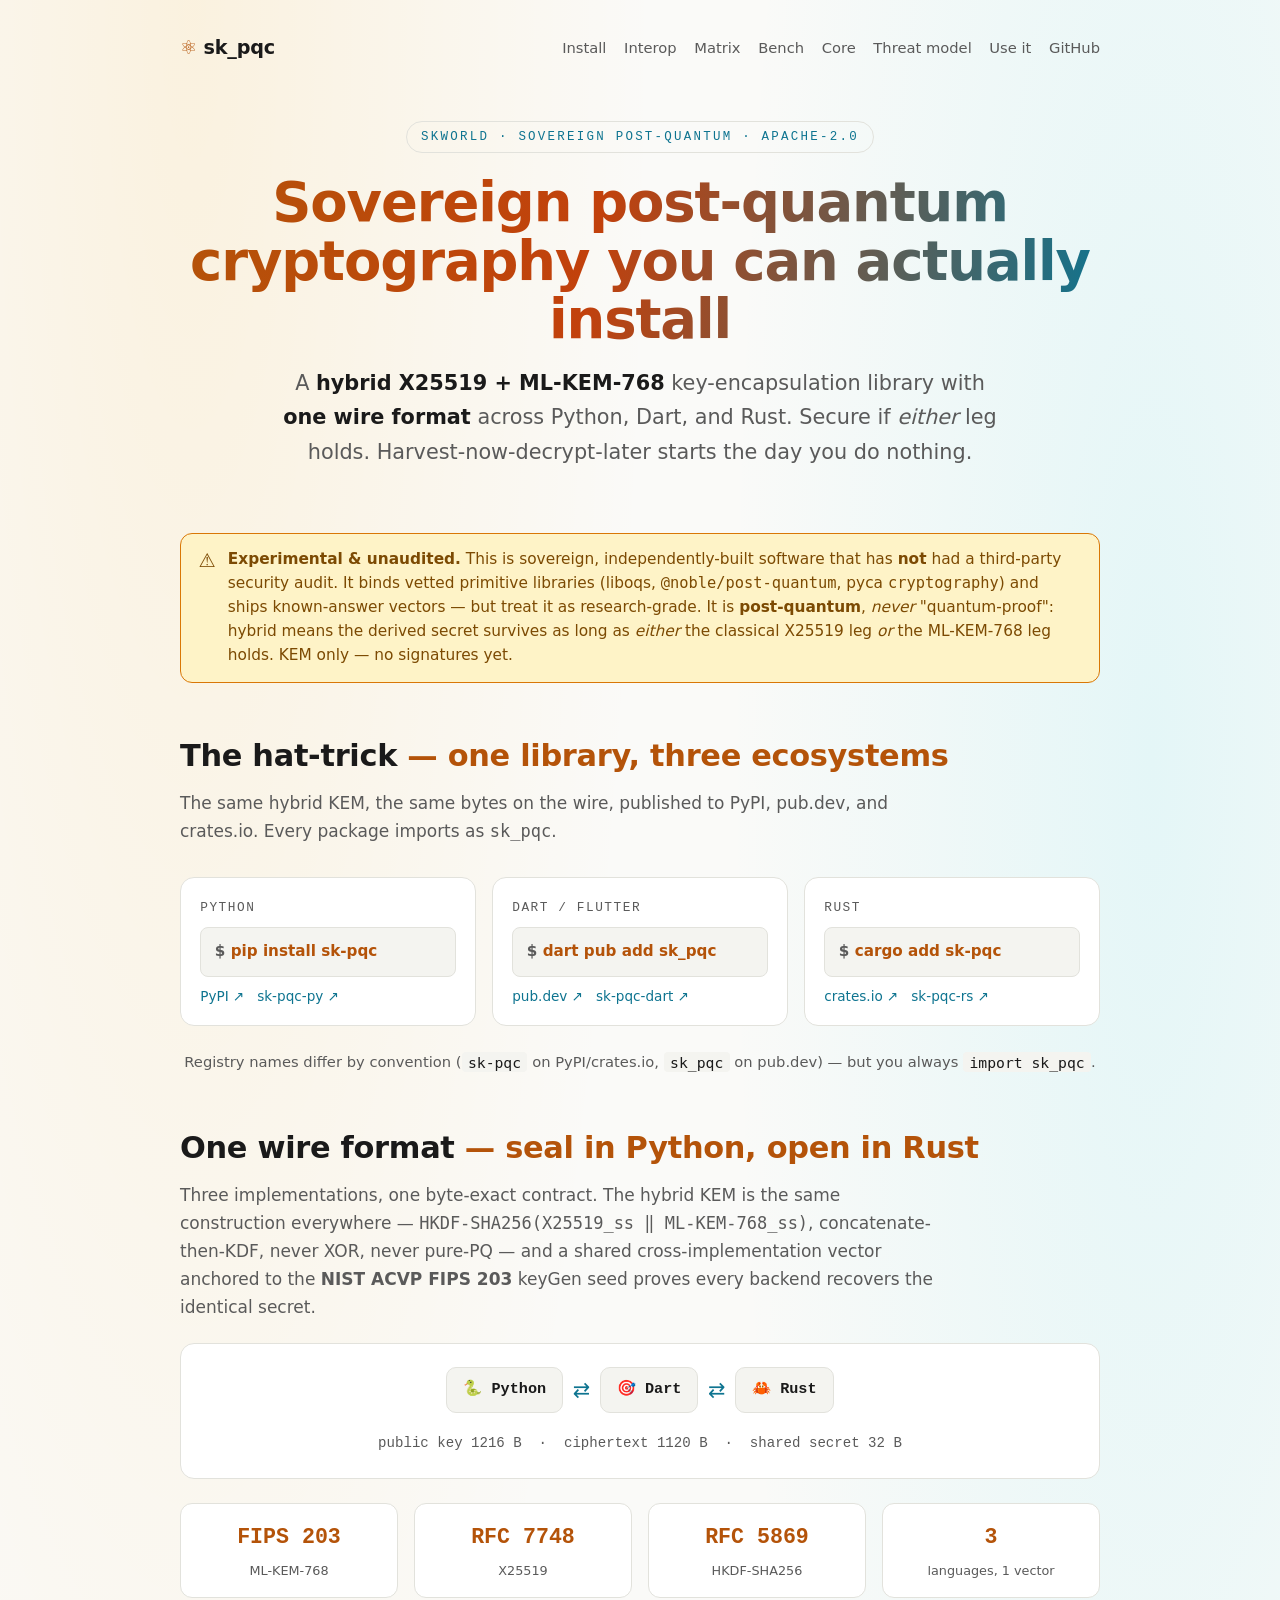
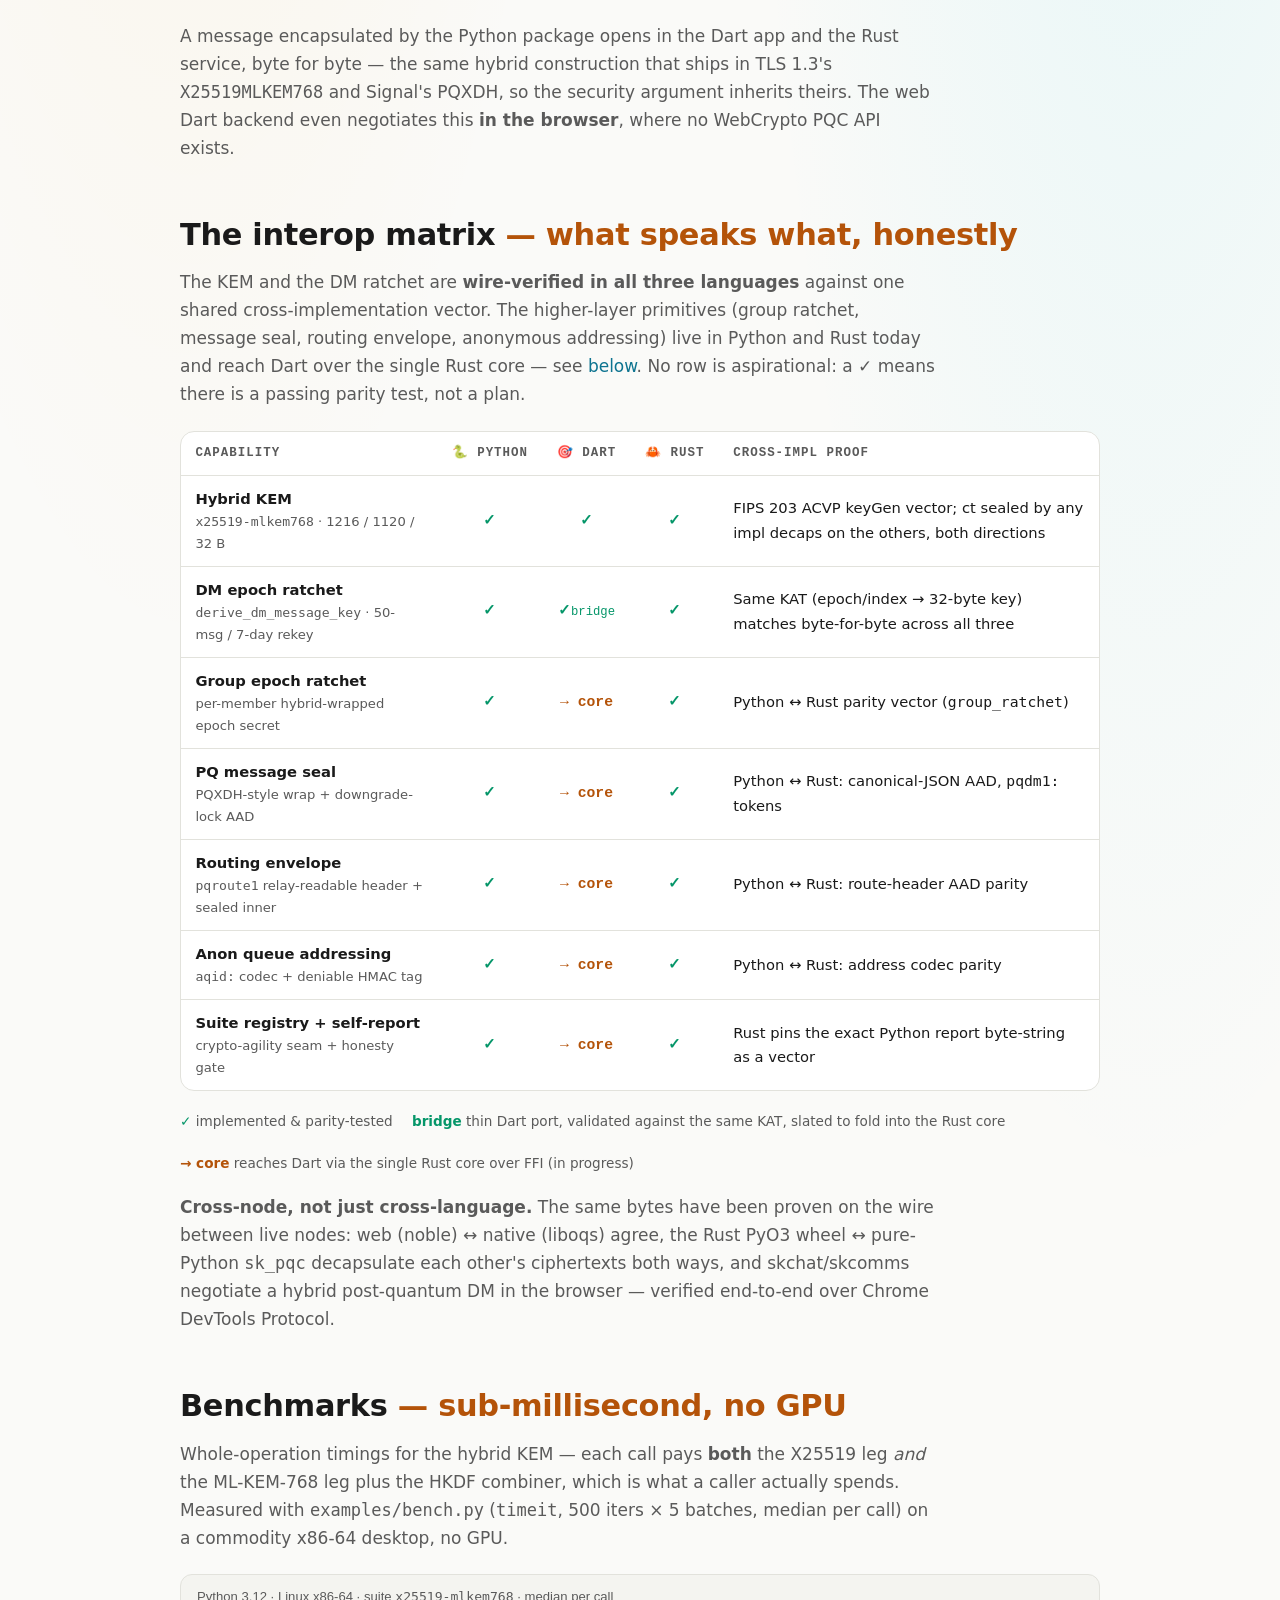
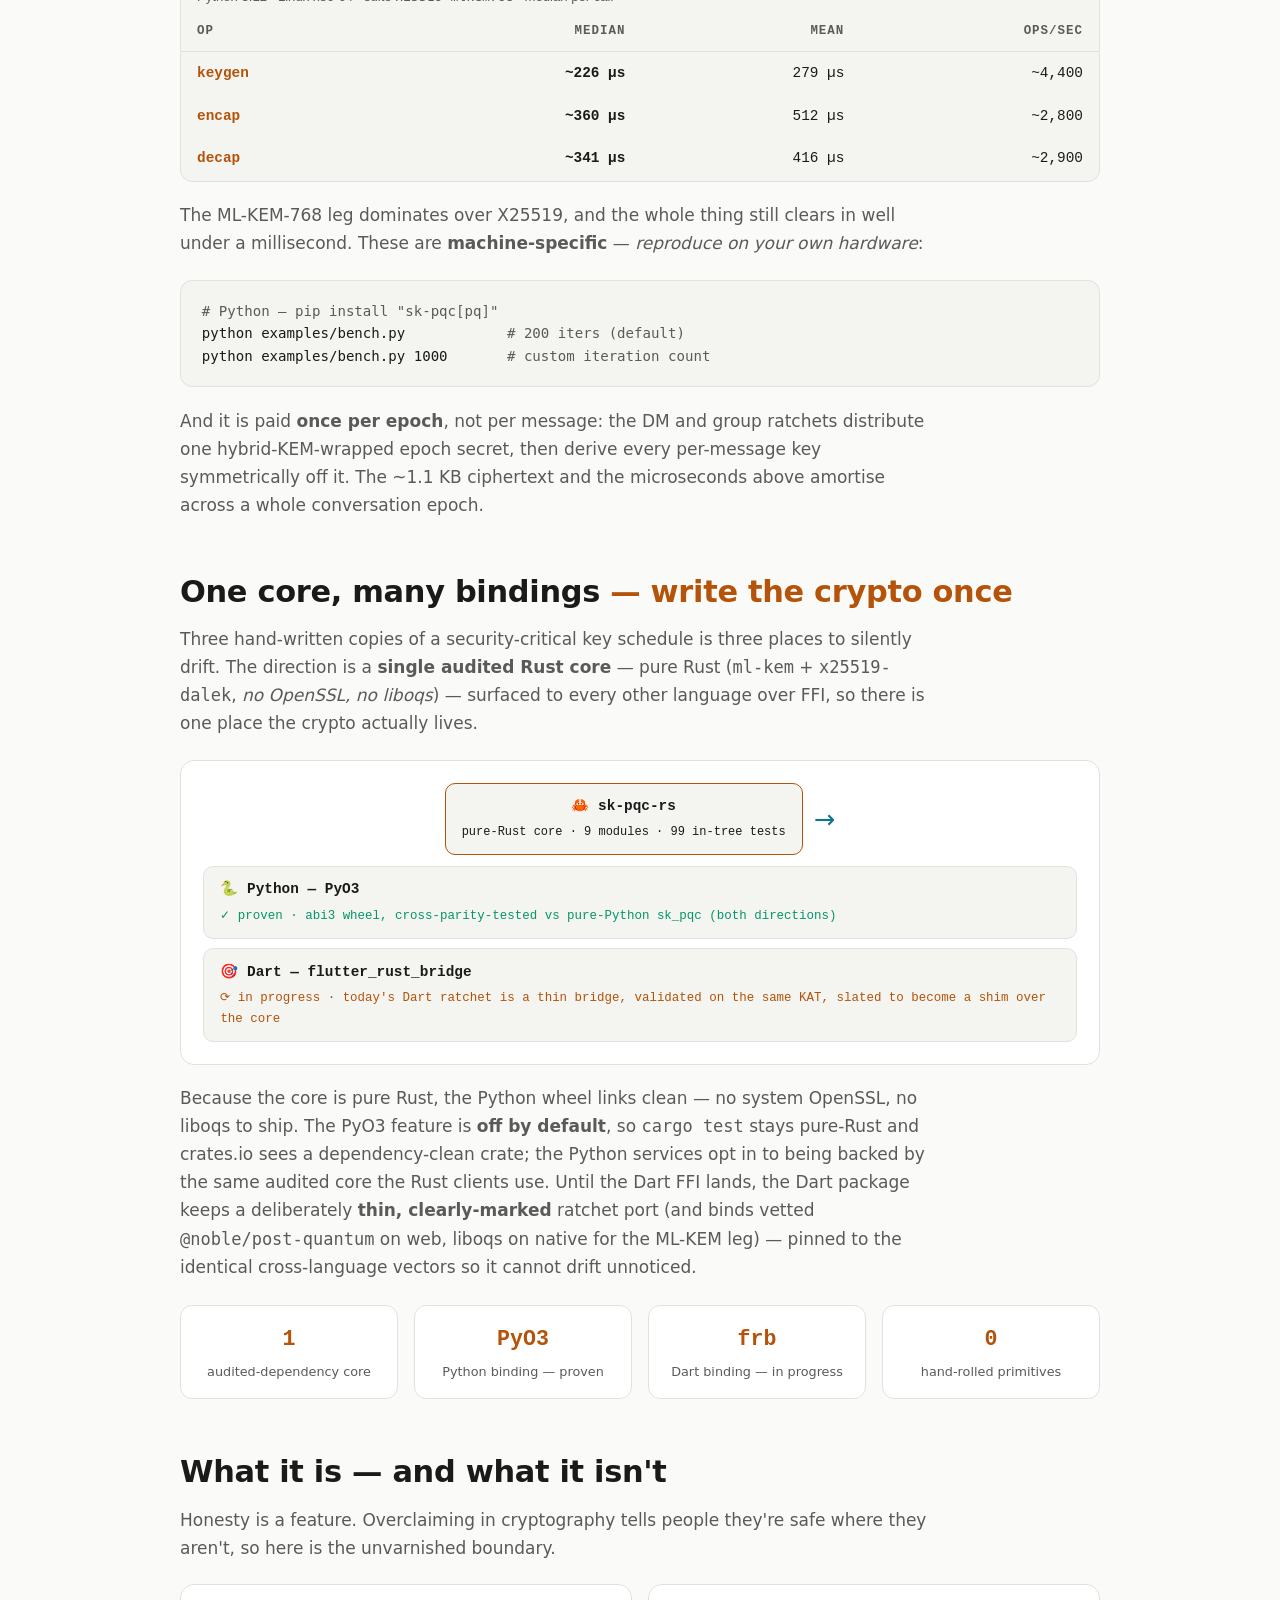
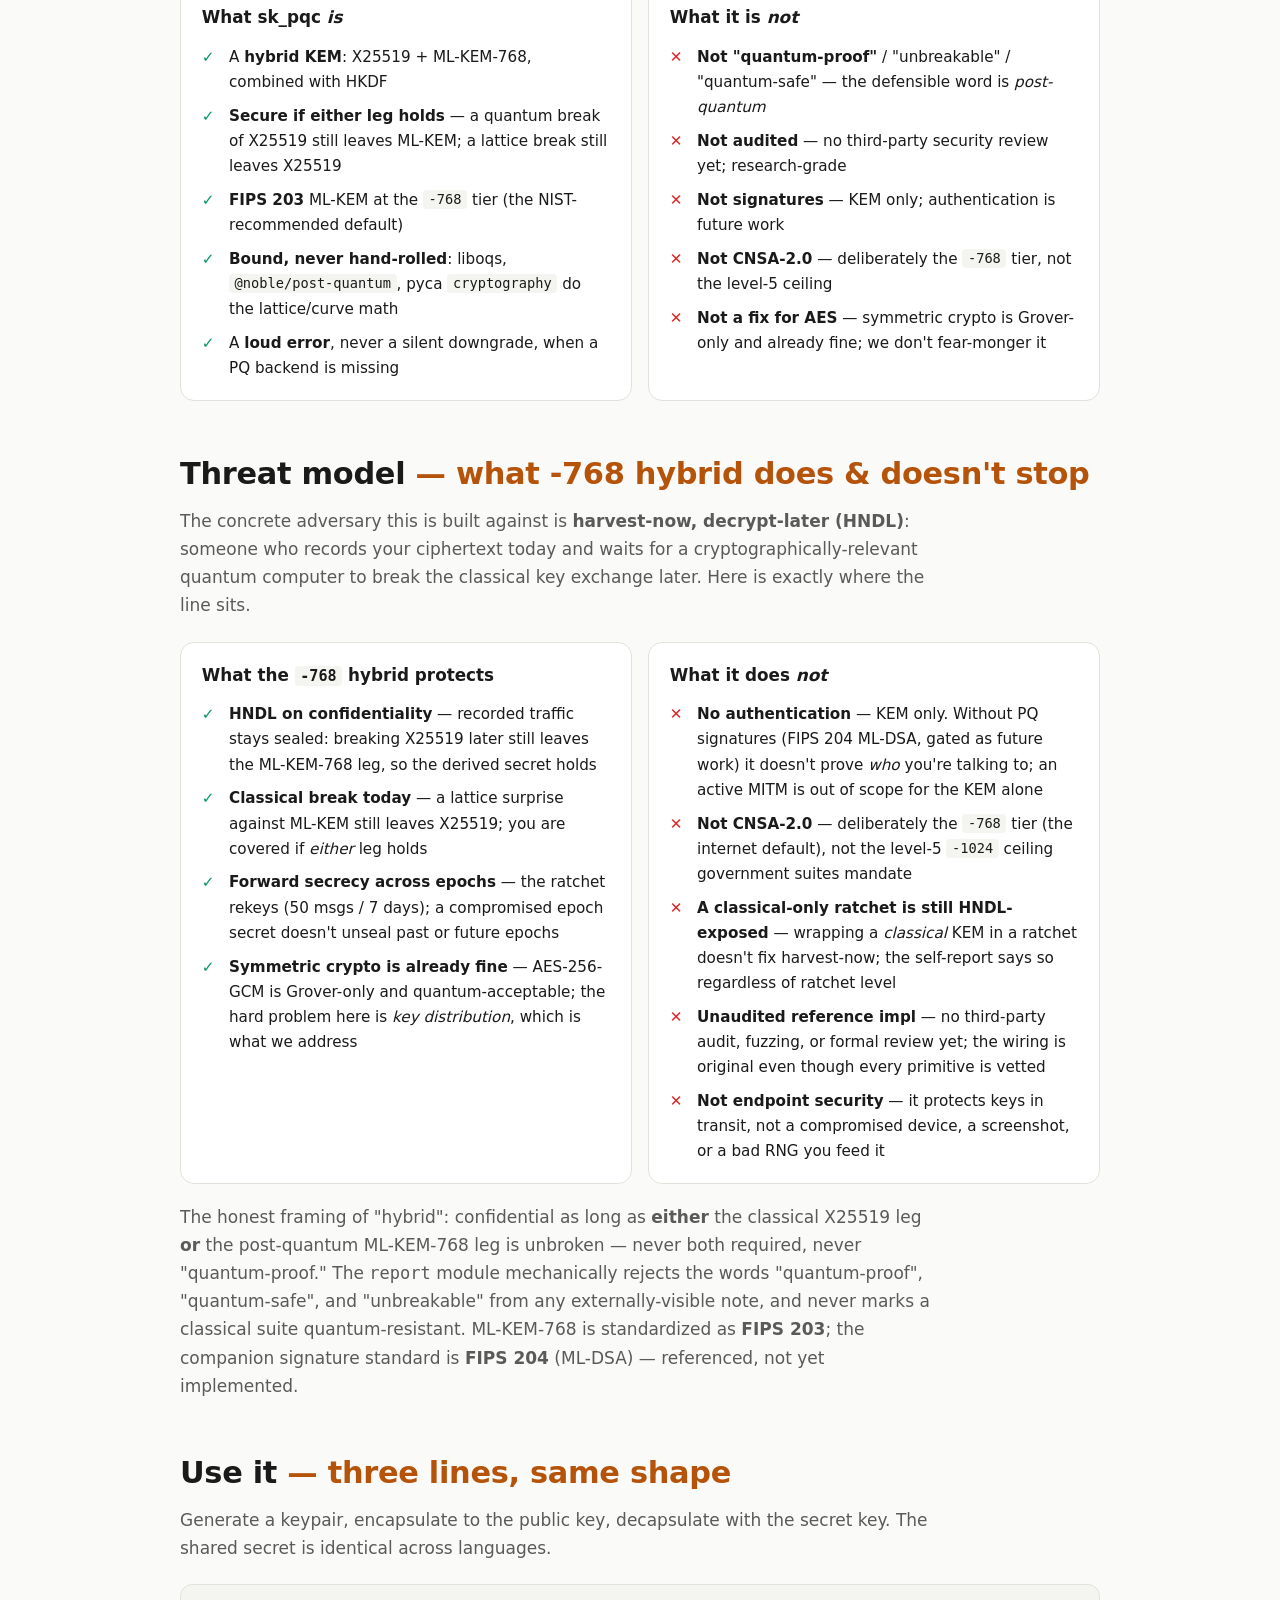
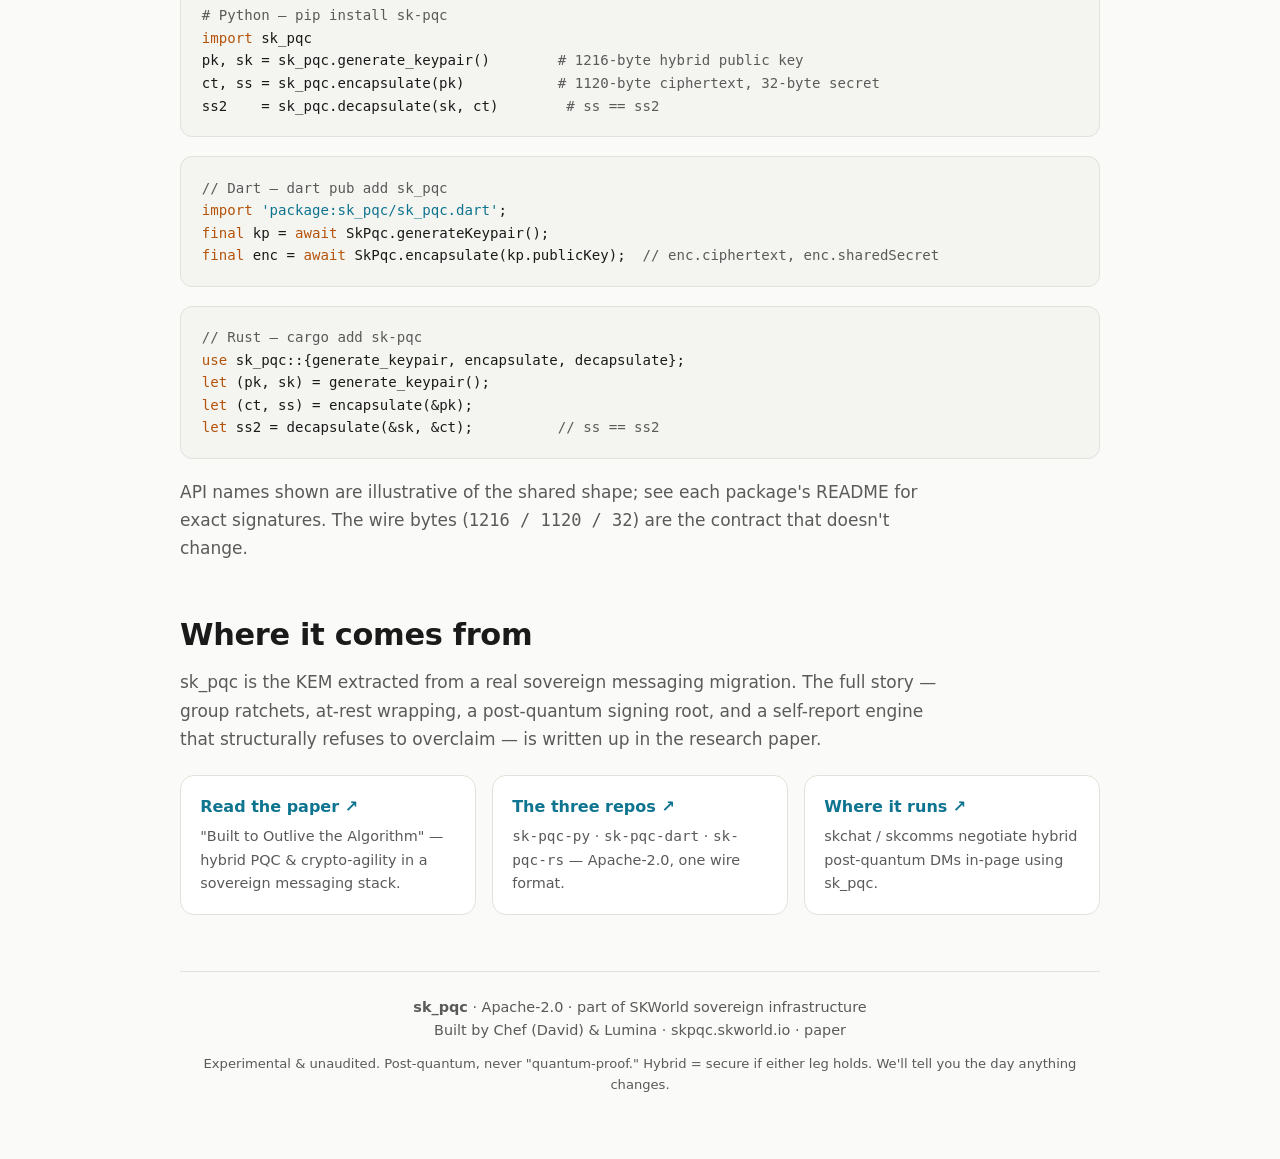
==== commit 2f96e603: "site: add interop matrix, benchmarks, single-core/FFI, and threat-model sections Additive expansion " ====
--- a/index.html
+++ b/index.html
@@ -61,9 +61,11 @@
     <nav>
       <a href="#install">Install</a>
       <a href="#interop">Interop</a>
-      <a href="#honest">What it is</a>
+      <a href="#matrix">Matrix</a>
+      <a href="#bench">Bench</a>
+      <a href="#core">Core</a>
+      <a href="#threat">Threat model</a>
       <a href="#use">Use it</a>
-      <a href="https://skresearch.skworld.io/papers/sovereign-post-quantum-messaging/">Paper</a>
       <a href="https://github.com/smilinTux/sk-pqc-py">GitHub</a>
     </nav>
   </div>
@@ -131,6 +133,127 @@
       <div class="fact"><div class="n">3</div><div class="l">languages, 1 vector</div></div>
     </div>
     <p class="lead" style="margin-top:1.2rem">A message encapsulated by the Python package opens in the Dart app and the Rust service, byte for byte — the same hybrid construction that ships in TLS 1.3's <code>X25519MLKEM768</code> and Signal's PQXDH, so the security argument inherits theirs. The web Dart backend even negotiates this <strong>in the browser</strong>, where no WebCrypto PQC API exists.</p>
+  </section>
+
+  <!-- INTEROP MATRIX -->
+  <section id="matrix">
+    <h2>The interop matrix <span class="tick">— what speaks what, honestly</span></h2>
+    <p class="lead">The KEM and the DM ratchet are <strong>wire-verified in all three languages</strong> against one shared cross-implementation vector. The higher-layer primitives (group ratchet, message seal, routing envelope, anonymous addressing) live in Python and Rust today and reach Dart over the single Rust core — see <a href="#core">below</a>. No row is aspirational: a ✓ means there is a passing parity test, not a plan.</p>
+    <div class="matrix-wrap">
+      <table class="matrix">
+        <thead>
+          <tr>
+            <th>Capability</th>
+            <th style="text-align:center">🐍 Python</th>
+            <th style="text-align:center">🎯 Dart</th>
+            <th style="text-align:center">🦀 Rust</th>
+            <th>Cross-impl proof</th>
+          </tr>
+        </thead>
+        <tbody>
+          <tr>
+            <td class="cap">Hybrid KEM<small><code>x25519-mlkem768</code> · 1216 / 1120 / 32 B</small></td>
+            <td class="mark"><span class="yes">✓</span></td>
+            <td class="mark"><span class="yes">✓</span></td>
+            <td class="mark"><span class="yes">✓</span></td>
+            <td>FIPS 203 ACVP keyGen vector; ct sealed by any impl decaps on the others, both directions</td>
+          </tr>
+          <tr>
+            <td class="cap">DM epoch ratchet<small><code>derive_dm_message_key</code> · 50-msg / 7-day rekey</small></td>
+            <td class="mark"><span class="yes">✓</span></td>
+            <td class="mark"><span class="yes">✓<small style="font-weight:400">bridge</small></span></td>
+            <td class="mark"><span class="yes">✓</span></td>
+            <td>Same KAT (epoch/index → 32-byte key) matches byte-for-byte across all three</td>
+          </tr>
+          <tr>
+            <td class="cap">Group epoch ratchet<small>per-member hybrid-wrapped epoch secret</small></td>
+            <td class="mark"><span class="yes">✓</span></td>
+            <td class="mark"><span class="soon">→ core</span></td>
+            <td class="mark"><span class="yes">✓</span></td>
+            <td>Python ↔ Rust parity vector (<code>group_ratchet</code>)</td>
+          </tr>
+          <tr>
+            <td class="cap">PQ message seal<small>PQXDH-style wrap + downgrade-lock AAD</small></td>
+            <td class="mark"><span class="yes">✓</span></td>
+            <td class="mark"><span class="soon">→ core</span></td>
+            <td class="mark"><span class="yes">✓</span></td>
+            <td>Python ↔ Rust: canonical-JSON AAD, <code>pqdm1:</code> tokens</td>
+          </tr>
+          <tr>
+            <td class="cap">Routing envelope<small><code>pqroute1</code> relay-readable header + sealed inner</small></td>
+            <td class="mark"><span class="yes">✓</span></td>
+            <td class="mark"><span class="soon">→ core</span></td>
+            <td class="mark"><span class="yes">✓</span></td>
+            <td>Python ↔ Rust: route-header AAD parity</td>
+          </tr>
+          <tr>
+            <td class="cap">Anon queue addressing<small><code>aqid:</code> codec + deniable HMAC tag</small></td>
+            <td class="mark"><span class="yes">✓</span></td>
+            <td class="mark"><span class="soon">→ core</span></td>
+            <td class="mark"><span class="yes">✓</span></td>
+            <td>Python ↔ Rust: address codec parity</td>
+          </tr>
+          <tr>
+            <td class="cap">Suite registry + self-report<small>crypto-agility seam + honesty gate</small></td>
+            <td class="mark"><span class="yes">✓</span></td>
+            <td class="mark"><span class="soon">→ core</span></td>
+            <td class="mark"><span class="yes">✓</span></td>
+            <td>Rust pins the exact Python report byte-string as a vector</td>
+          </tr>
+        </tbody>
+      </table>
+    </div>
+    <div class="legend">
+      <span><b class="yes">✓</b> implemented &amp; parity-tested</span>
+      <span><b class="yes">bridge</b> thin Dart port, validated against the same KAT, slated to fold into the Rust core</span>
+      <span><b class="soon">→ core</b> reaches Dart via the single Rust core over FFI (in progress)</span>
+    </div>
+    <p class="lead" style="margin-top:1.2rem"><strong>Cross-node, not just cross-language.</strong> The same bytes have been proven on the wire between live nodes: web (noble) ↔ native (liboqs) agree, the Rust PyO3 wheel ↔ pure-Python <code>sk_pqc</code> decapsulate each other's ciphertexts both ways, and skchat/skcomms negotiate a hybrid post-quantum DM in the browser — verified end-to-end over Chrome DevTools Protocol.</p>
+  </section>
+
+  <!-- BENCHMARKS -->
+  <section id="bench">
+    <h2>Benchmarks <span class="tick">— sub-millisecond, no GPU</span></h2>
+    <p class="lead">Whole-operation timings for the hybrid KEM — each call pays <strong>both</strong> the X25519 leg <em>and</em> the ML-KEM-768 leg plus the HKDF combiner, which is what a caller actually spends. Measured with <code>examples/bench.py</code> (<code>timeit</code>, 500 iters × 5 batches, median per call) on a commodity x86-64 desktop, no GPU.</p>
+    <div class="bench">
+      <table>
+        <caption>Python 3.12 · Linux x86-64 · suite <code>x25519-mlkem768</code> · median per call</caption>
+        <thead>
+          <tr><th>op</th><th>median</th><th>mean</th><th>ops/sec</th></tr>
+        </thead>
+        <tbody>
+          <tr><td class="op">keygen</td><td class="big">~226 µs</td><td>279 µs</td><td>~4,400</td></tr>
+          <tr><td class="op">encap</td><td class="big">~360 µs</td><td>512 µs</td><td>~2,800</td></tr>
+          <tr><td class="op">decap</td><td class="big">~341 µs</td><td>416 µs</td><td>~2,900</td></tr>
+        </tbody>
+      </table>
+    </div>
+    <p class="lead">The ML-KEM-768 leg dominates over X25519, and the whole thing still clears in well under a millisecond. These are <strong>machine-specific</strong> — <em>reproduce on your own hardware</em>:</p>
+    <pre class="code"><span class="c"># Python — pip install "sk-pqc[pq]"</span>
+python examples/bench.py            <span class="c"># 200 iters (default)</span>
+python examples/bench.py 1000       <span class="c"># custom iteration count</span></pre>
+    <p class="lead" style="margin-top:1rem">And it is paid <strong>once per epoch</strong>, not per message: the DM and group ratchets distribute one hybrid-KEM-wrapped epoch secret, then derive every per-message key symmetrically off it. The ~1.1 KB ciphertext and the microseconds above amortise across a whole conversation epoch.</p>
+  </section>
+
+  <!-- SINGLE CORE / FFI -->
+  <section id="core">
+    <h2>One core, many bindings <span class="tick">— write the crypto once</span></h2>
+    <p class="lead">Three hand-written copies of a security-critical key schedule is three places to silently drift. The direction is a <strong>single audited Rust core</strong> — pure Rust (<code>ml-kem</code> + <code>x25519-dalek</code>, <em>no OpenSSL, no liboqs</em>) — surfaced to every other language over FFI, so there is one place the crypto actually lives.</p>
+    <div class="pipeline">
+      <div class="core">🦀 sk-pqc-rs<br><small style="font-weight:400">pure-Rust core · 9 modules · 99 in-tree tests</small></div>
+      <div class="pipe-arrow">→</div>
+      <div class="fan">
+        <div class="binding"><b>🐍 Python — PyO3</b><span class="st ok">✓ proven · abi3 wheel, cross-parity-tested vs pure-Python sk_pqc (both directions)</span></div>
+        <div class="binding"><b>🎯 Dart — flutter_rust_bridge</b><span class="st wip">⟳ in progress · today's Dart ratchet is a thin bridge, validated on the same KAT, slated to become a shim over the core</span></div>
+      </div>
+    </div>
+    <p class="lead" style="margin-top:1.2rem">Because the core is pure Rust, the Python wheel links clean — no system OpenSSL, no liboqs to ship. The PyO3 feature is <strong>off by default</strong>, so <code>cargo test</code> stays pure-Rust and crates.io sees a dependency-clean crate; the Python services opt in to being backed by the same audited core the Rust clients use. Until the Dart FFI lands, the Dart package keeps a deliberately <strong>thin, clearly-marked</strong> ratchet port (and binds vetted <code>@noble/post-quantum</code> on web, liboqs on native for the ML-KEM leg) — pinned to the identical cross-language vectors so it cannot drift unnoticed.</p>
+    <div class="facts">
+      <div class="fact"><div class="n">1</div><div class="l">audited-dependency core</div></div>
+      <div class="fact"><div class="n">PyO3</div><div class="l">Python binding — proven</div></div>
+      <div class="fact"><div class="n">frb</div><div class="l">Dart binding — in progress</div></div>
+      <div class="fact"><div class="n">0</div><div class="l">hand-rolled primitives</div></div>
+    </div>
   </section>
 
   <!-- HONEST -->
@@ -159,6 +282,34 @@
         </ul>
       </div>
     </div>
+  </section>
+
+  <!-- THREAT MODEL -->
+  <section id="threat">
+    <h2>Threat model <span class="tick">— what -768 hybrid does &amp; doesn't stop</span></h2>
+    <p class="lead">The concrete adversary this is built against is <strong>harvest-now, decrypt-later (HNDL)</strong>: someone who records your ciphertext today and waits for a cryptographically-relevant quantum computer to break the classical key exchange later. Here is exactly where the line sits.</p>
+    <div class="claims">
+      <div class="claim is">
+        <h3>What the <code>-768</code> hybrid protects</h3>
+        <ul>
+          <li><strong>HNDL on confidentiality</strong> — recorded traffic stays sealed: breaking X25519 later still leaves the ML-KEM-768 leg, so the derived secret holds</li>
+          <li><strong>Classical break today</strong> — a lattice surprise against ML-KEM still leaves X25519; you are covered if <em>either</em> leg holds</li>
+          <li><strong>Forward secrecy across epochs</strong> — the ratchet rekeys (50 msgs / 7 days); a compromised epoch secret doesn't unseal past or future epochs</li>
+          <li><strong>Symmetric crypto is already fine</strong> — AES-256-GCM is Grover-only and quantum-acceptable; the hard problem here is <em>key distribution</em>, which is what we address</li>
+        </ul>
+      </div>
+      <div class="claim isnt">
+        <h3>What it does <em>not</em></h3>
+        <ul>
+          <li><strong>No authentication</strong> — KEM only. Without PQ signatures (FIPS 204 ML-DSA, gated as future work) it doesn't prove <em>who</em> you're talking to; an active MITM is out of scope for the KEM alone</li>
+          <li><strong>Not CNSA-2.0</strong> — deliberately the <code>-768</code> tier (the internet default), not the level-5 <code>-1024</code> ceiling government suites mandate</li>
+          <li><strong>A classical-only ratchet is still HNDL-exposed</strong> — wrapping a <em>classical</em> KEM in a ratchet doesn't fix harvest-now; the self-report says so regardless of ratchet level</li>
+          <li><strong>Unaudited reference impl</strong> — no third-party audit, fuzzing, or formal review yet; the wiring is original even though every primitive is vetted</li>
+          <li><strong>Not endpoint security</strong> — it protects keys in transit, not a compromised device, a screenshot, or a bad RNG you feed it</li>
+        </ul>
+      </div>
+    </div>
+    <p class="lead" style="margin-top:1.2rem">The honest framing of "hybrid": confidential as long as <strong>either</strong> the classical X25519 leg <strong>or</strong> the post-quantum ML-KEM-768 leg is unbroken — never both required, never "quantum-proof." The <code>report</code> module mechanically rejects the words "quantum-proof", "quantum-safe", and "unbreakable" from any externally-visible note, and never marks a classical suite quantum-resistant. ML-KEM-768 is standardized as <strong>FIPS 203</strong>; the companion signature standard is <strong>FIPS 204</strong> (ML-DSA) — referenced, not yet implemented.</p>
   </section>
 
   <!-- USE IT -->
--- a/style.css
+++ b/style.css
@@ -149,6 +149,52 @@
 pre.code .k { color: var(--accent); }
 pre.code .s { color: var(--accent-2); }
 
+/* interop matrix table */
+.matrix-wrap { overflow-x: auto; margin: 1.2rem 0; border: 1px solid var(--card-border); border-radius: 14px; background: var(--card); }
+table.matrix { width: 100%; border-collapse: collapse; font-size: 0.92rem; }
+table.matrix th, table.matrix td { padding: 0.7rem 0.9rem; text-align: left; border-bottom: 1px solid var(--card-border); }
+table.matrix thead th { font-family: 'JetBrains Mono', monospace; font-size: 0.78rem; text-transform: uppercase; letter-spacing: 0.08em; color: var(--muted); white-space: nowrap; }
+table.matrix tbody tr:last-child td { border-bottom: none; }
+table.matrix td.cap { font-weight: 600; }
+table.matrix td.cap small { display: block; font-weight: 400; color: var(--muted); font-size: 0.82rem; }
+table.matrix td.mark { text-align: center; font-family: 'JetBrains Mono', monospace; font-weight: 700; white-space: nowrap; }
+table.matrix .yes { color: var(--good); }
+table.matrix .soon { color: var(--accent); }
+table.matrix .no { color: var(--muted); }
+.legend { font-size: 0.85rem; color: var(--muted); margin-top: 0.4rem; display: flex; gap: 1.2rem; flex-wrap: wrap; }
+.legend b.yes { color: var(--good); } .legend b.soon { color: var(--accent); }
+
+/* benchmark table */
+.bench {
+  background: var(--code-bg); border: 1px solid var(--card-border); border-radius: 12px;
+  overflow-x: auto; margin: 1.2rem 0;
+}
+.bench table { width: 100%; border-collapse: collapse; font-family: 'JetBrains Mono', monospace; font-size: 0.9rem; }
+.bench th, .bench td { padding: 0.6rem 1rem; text-align: right; }
+.bench th:first-child, .bench td:first-child { text-align: left; }
+.bench thead th { color: var(--muted); font-size: 0.78rem; text-transform: uppercase; letter-spacing: 0.08em; border-bottom: 1px solid var(--card-border); }
+.bench td.op { color: var(--accent); font-weight: 700; }
+.bench .big { font-weight: 800; color: var(--text); }
+.bench caption { caption-side: top; text-align: left; color: var(--muted); font-size: 0.82rem; padding: 0.7rem 1rem 0.2rem; font-family: 'Inter', sans-serif; }
+
+/* pipeline (single core → bindings) */
+.pipeline {
+  display: flex; align-items: stretch; justify-content: center; gap: 0.7rem; flex-wrap: wrap;
+  background: var(--card); border: 1px solid var(--card-border); border-radius: 14px; padding: 1.4rem; margin: 1.2rem 0;
+}
+.pipeline .core, .pipeline .binding {
+  font-family: 'JetBrains Mono', monospace; border-radius: 10px; padding: 0.7rem 1rem; font-size: 0.9rem;
+  display: flex; flex-direction: column; gap: 0.25rem; min-width: 150px;
+}
+.pipeline .core { background: var(--code-bg); border: 1px solid var(--accent); font-weight: 700; justify-content: center; text-align: center; }
+.pipeline .fan { display: flex; flex-direction: column; gap: 0.6rem; }
+.pipeline .binding { background: var(--code-bg); border: 1px solid var(--card-border); }
+.pipeline .binding b { font-weight: 700; }
+.pipeline .binding .st { font-size: 0.78rem; }
+.pipeline .binding .st.ok { color: var(--good); }
+.pipeline .binding .st.wip { color: var(--accent); }
+.pipeline .pipe-arrow { color: var(--accent-2); font-size: 1.6rem; align-self: center; }
+
 /* facts row */
 .facts { display: grid; grid-template-columns: repeat(4, 1fr); gap: 1rem; margin: 1.5rem 0; }
 @media (max-width: 720px) { .facts { grid-template-columns: 1fr 1fr; } }
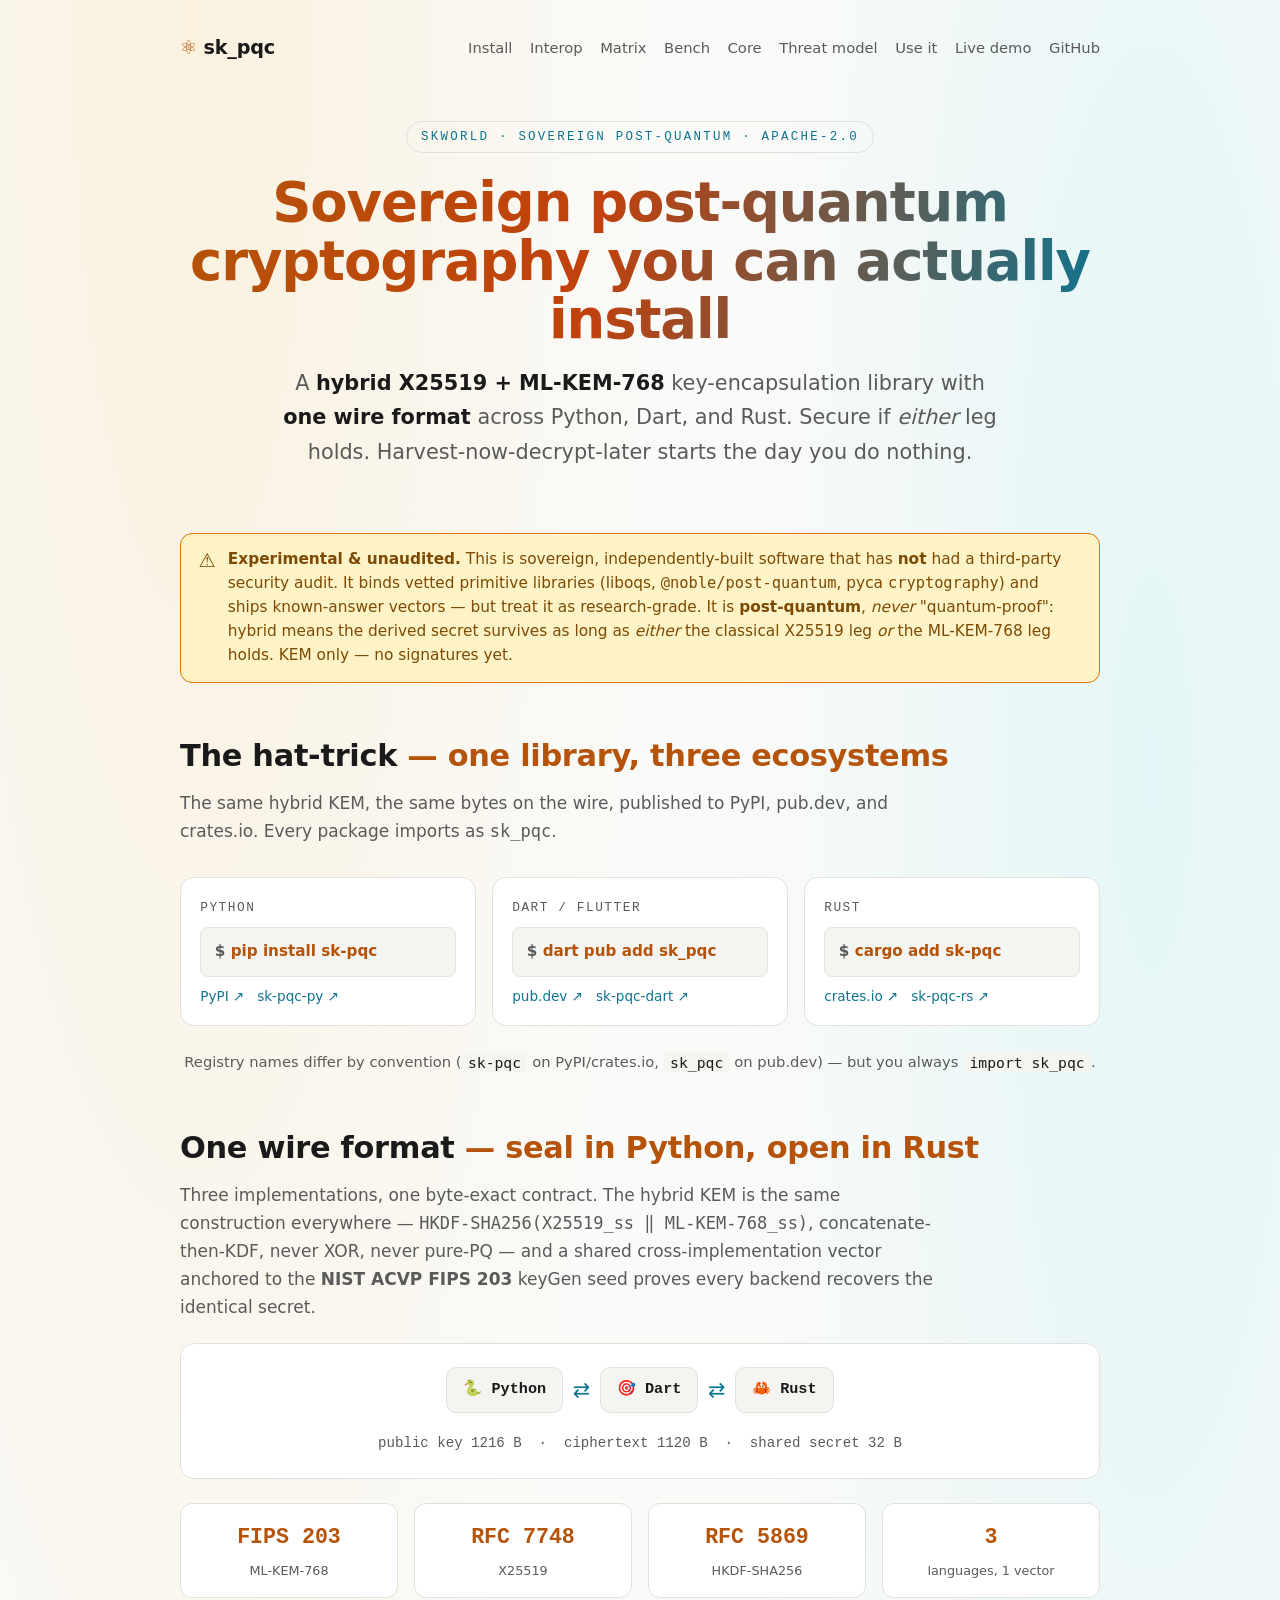
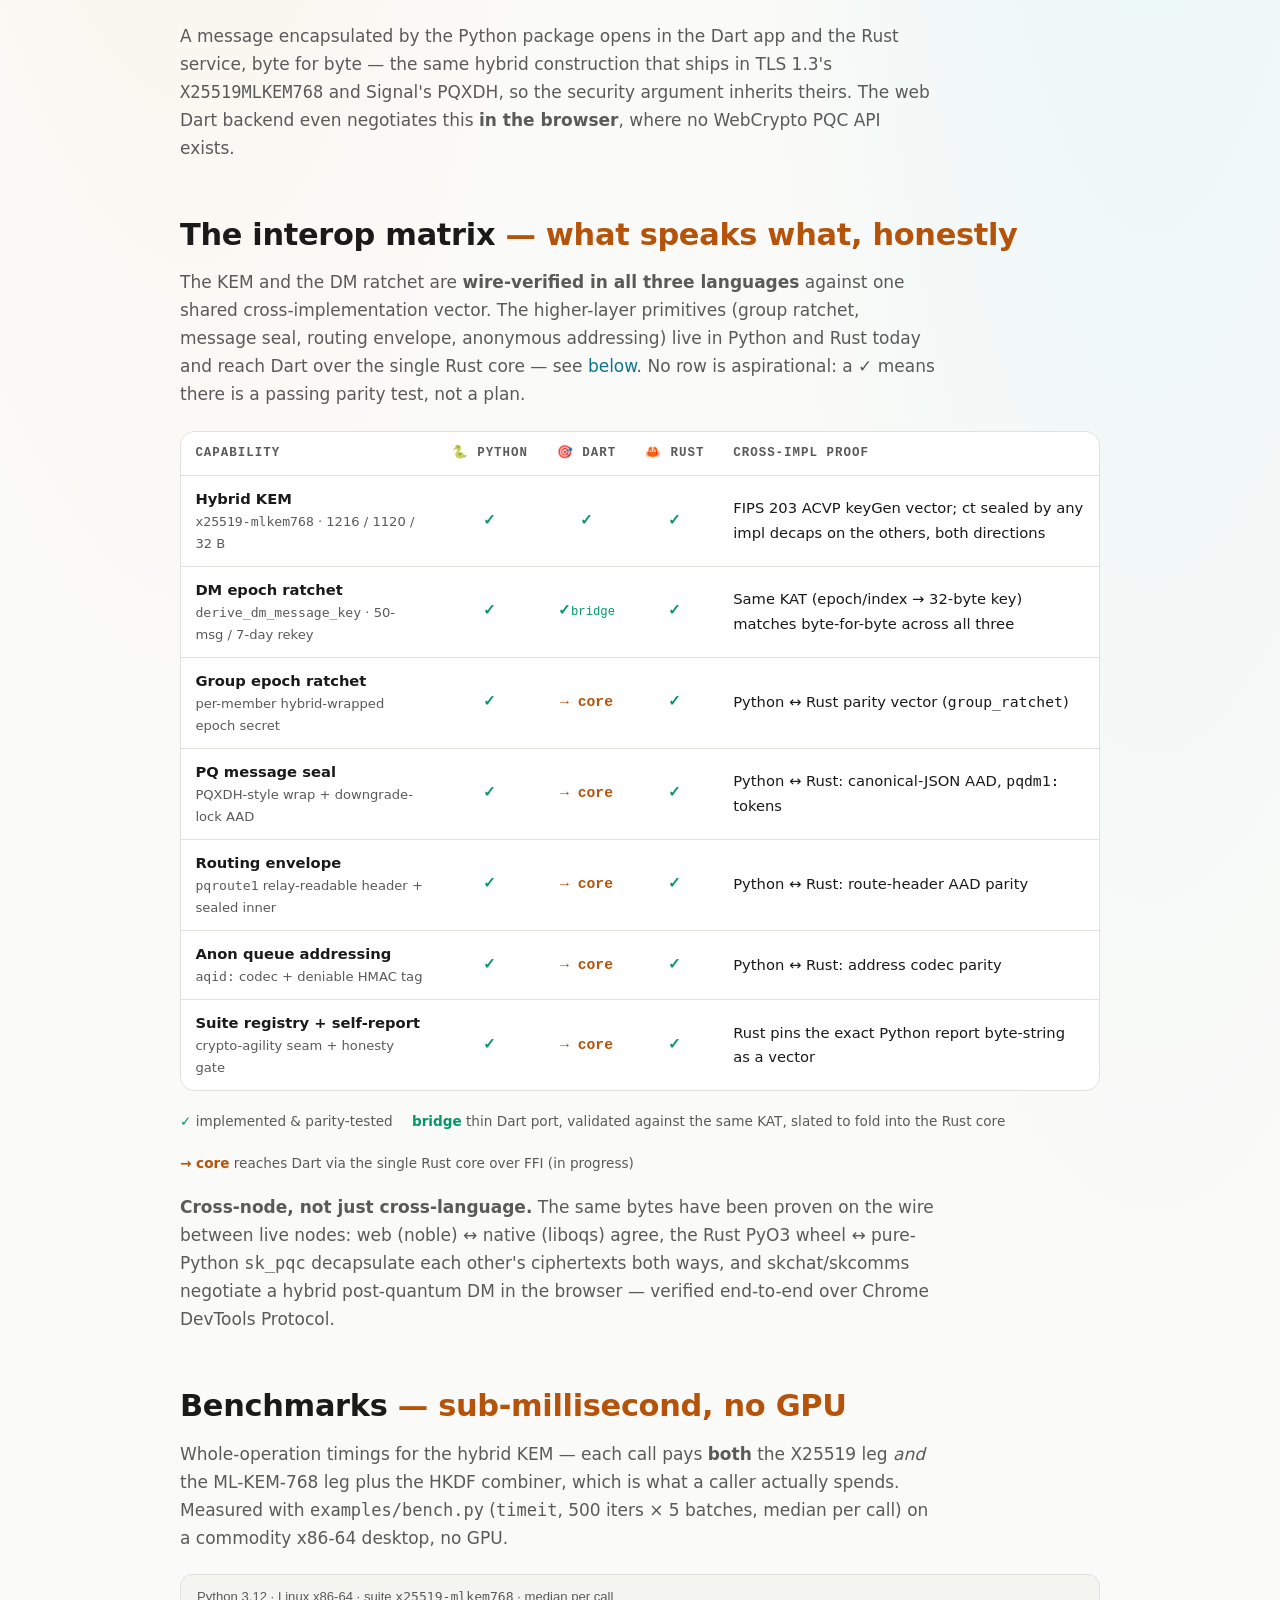
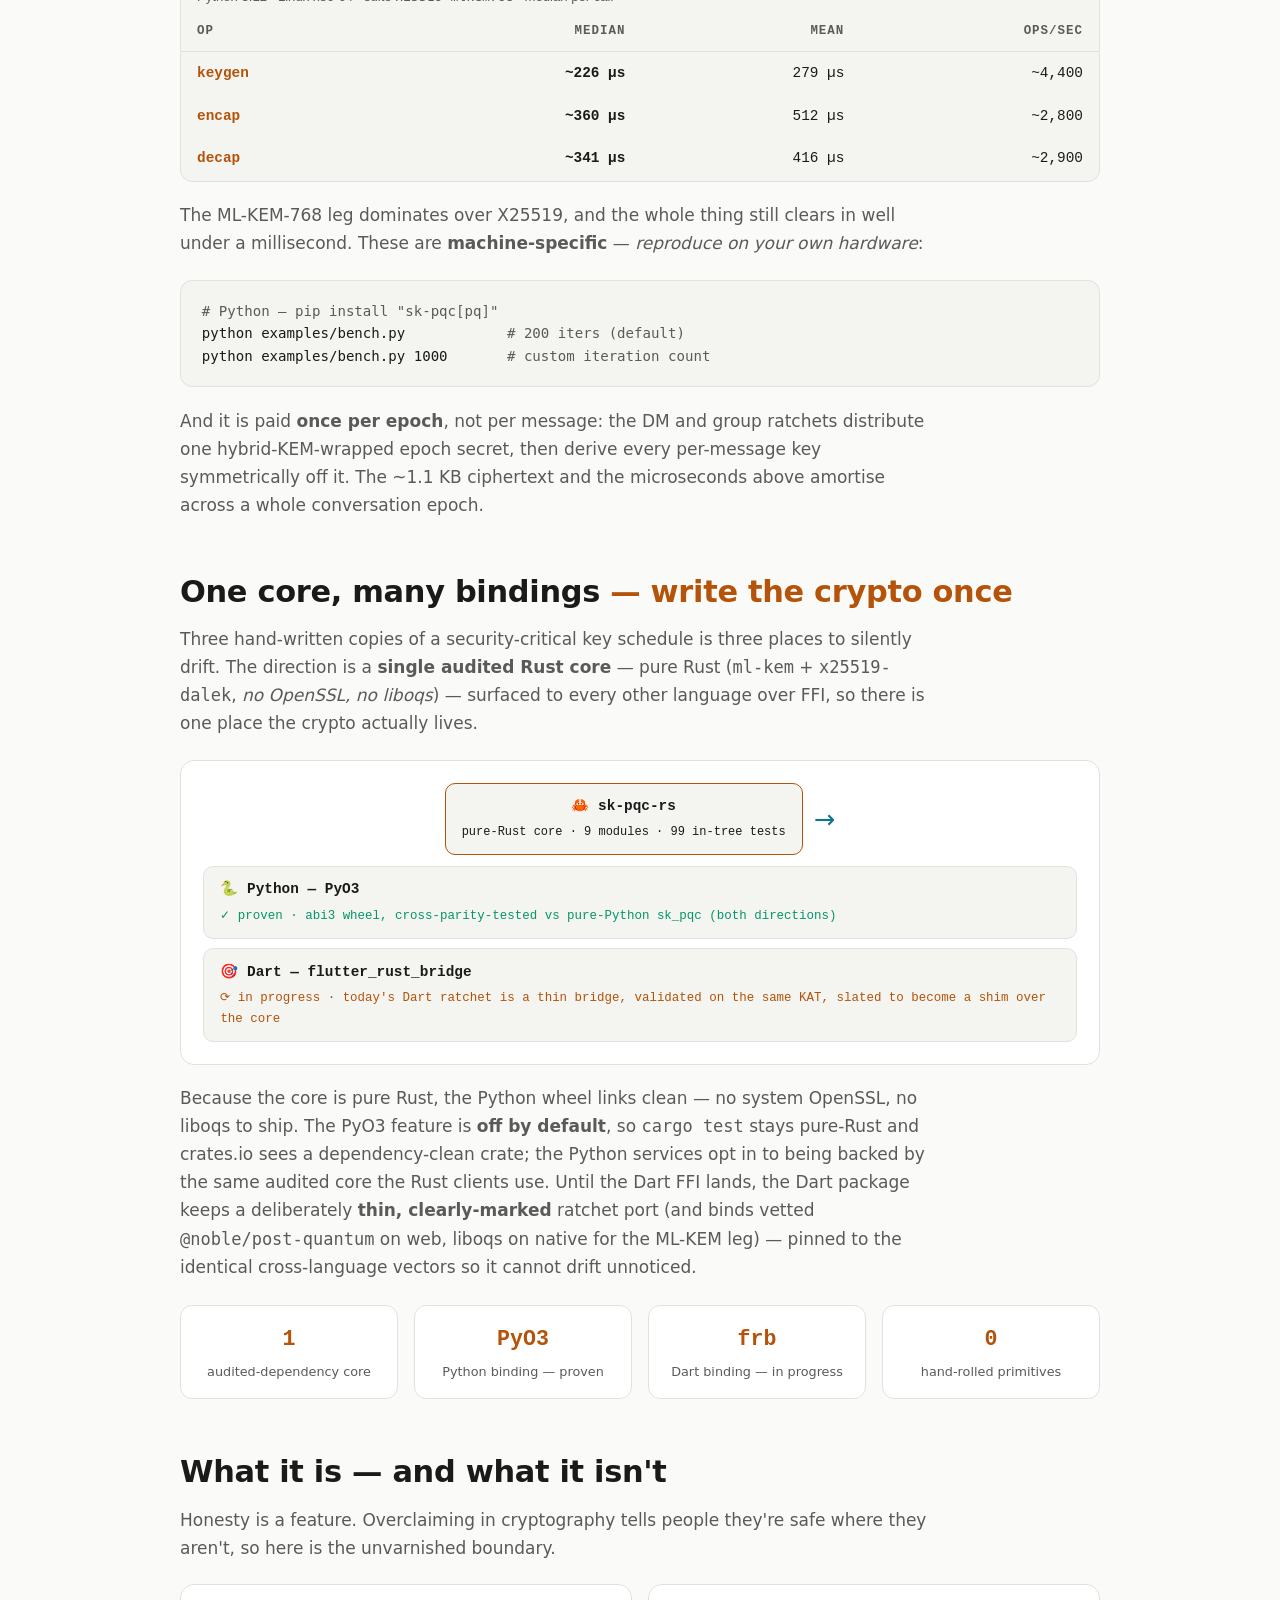
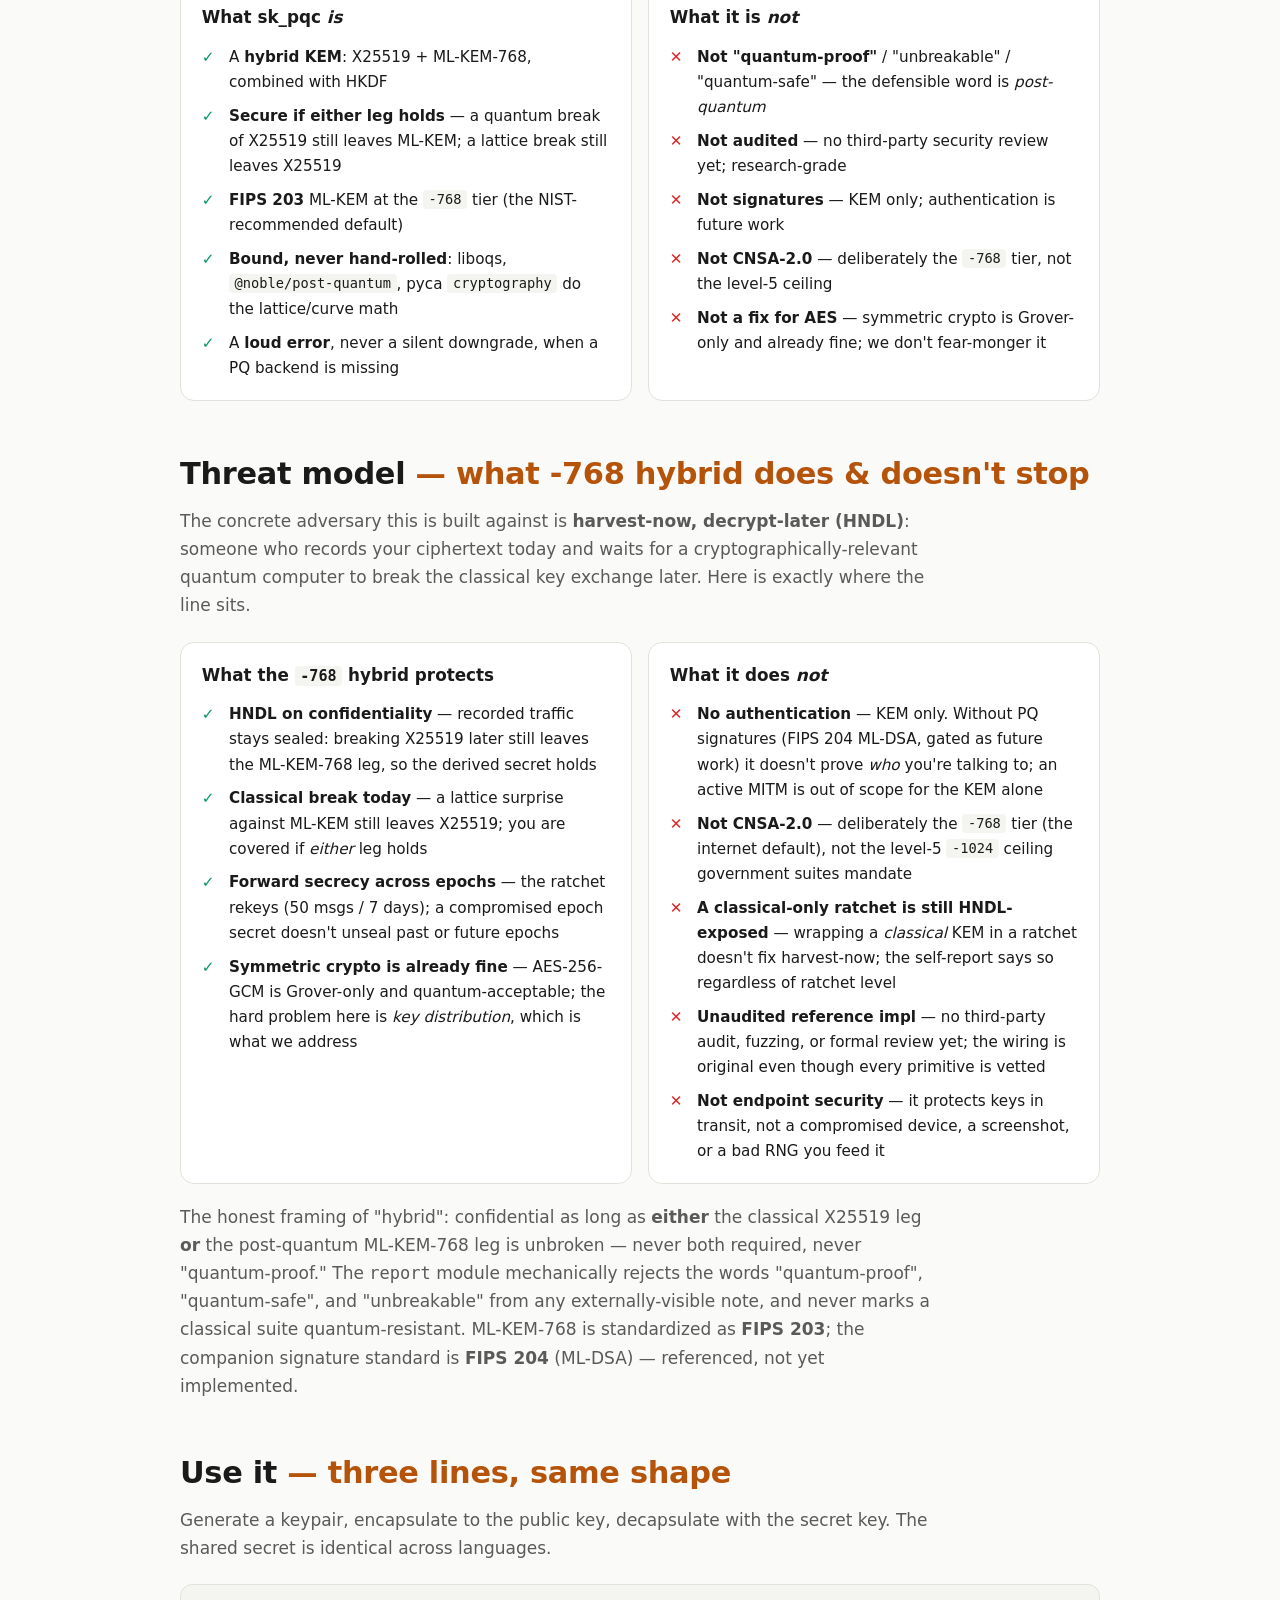
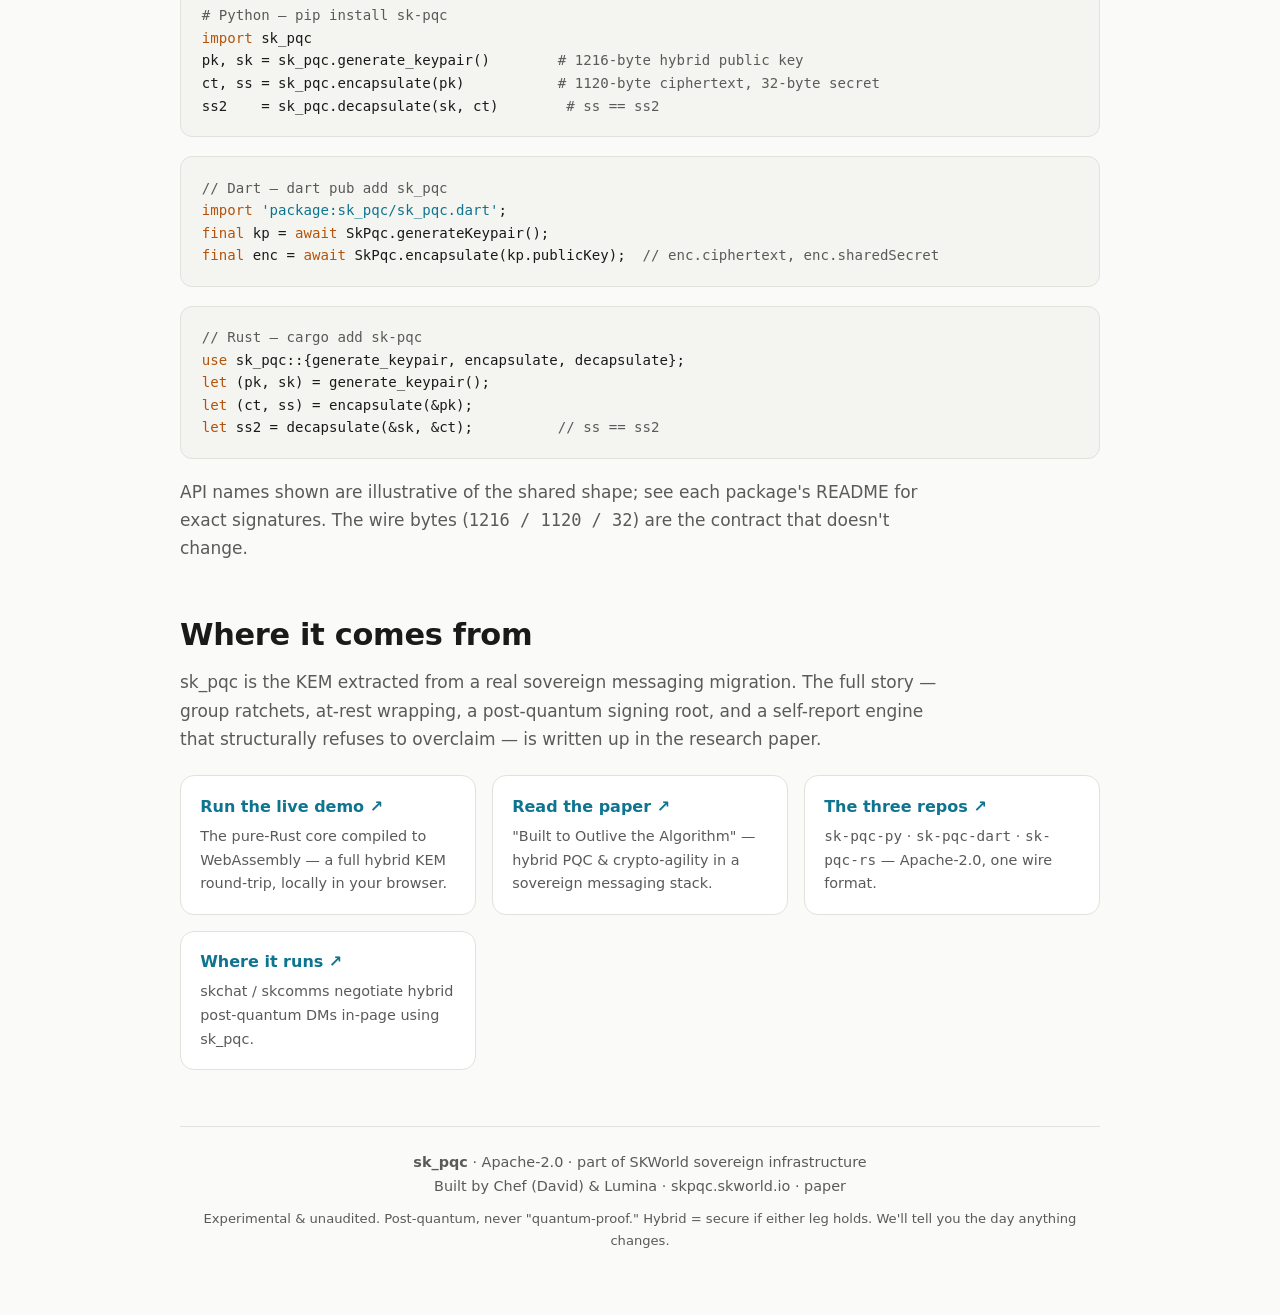
==== commit c87d23f6: "demo: live in-browser hybrid KEM (/demo/) — sk-pqc-rs WASM Add a polished interactive /demo/ page to" ====
--- a/index.html
+++ b/index.html
@@ -66,6 +66,7 @@
       <a href="#core">Core</a>
       <a href="#threat">Threat model</a>
       <a href="#use">Use it</a>
+      <a href="demo/">Live demo</a>
       <a href="https://github.com/smilinTux/sk-pqc-py">GitHub</a>
     </nav>
   </div>
@@ -338,6 +339,10 @@
     <h2>Where it comes from</h2>
     <p class="lead">sk_pqc is the KEM extracted from a real sovereign messaging migration. The full story — group ratchets, at-rest wrapping, a post-quantum signing root, and a self-report engine that structurally refuses to overclaim — is written up in the research paper.</p>
     <div class="cards">
+      <a class="lcard" href="demo/">
+        <h3>Run the live demo ↗</h3>
+        <p>The pure-Rust core compiled to WebAssembly — a full hybrid KEM round-trip, locally in your browser.</p>
+      </a>
       <a class="lcard" href="https://skresearch.skworld.io/papers/sovereign-post-quantum-messaging/">
         <h3>Read the paper ↗</h3>
         <p>"Built to Outlive the Algorithm" — hybrid PQC &amp; crypto-agility in a sovereign messaging stack.</p>
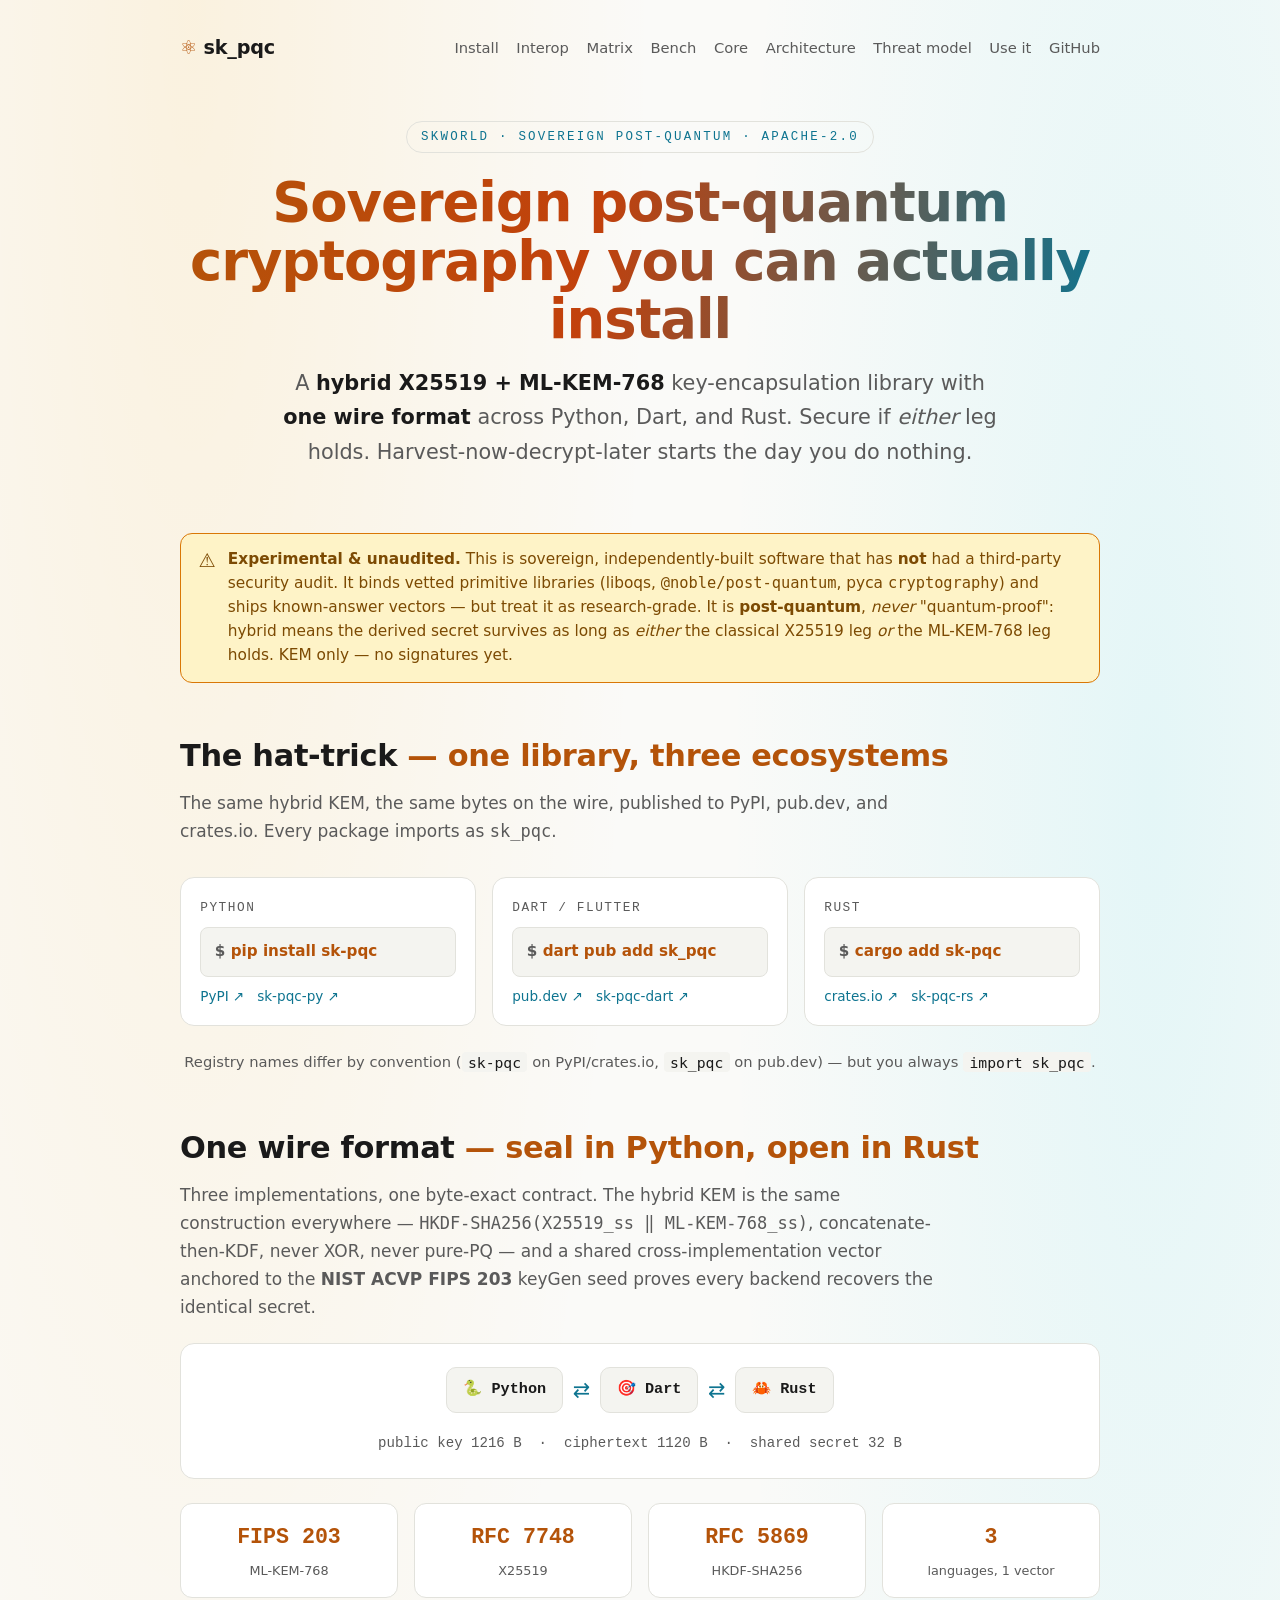
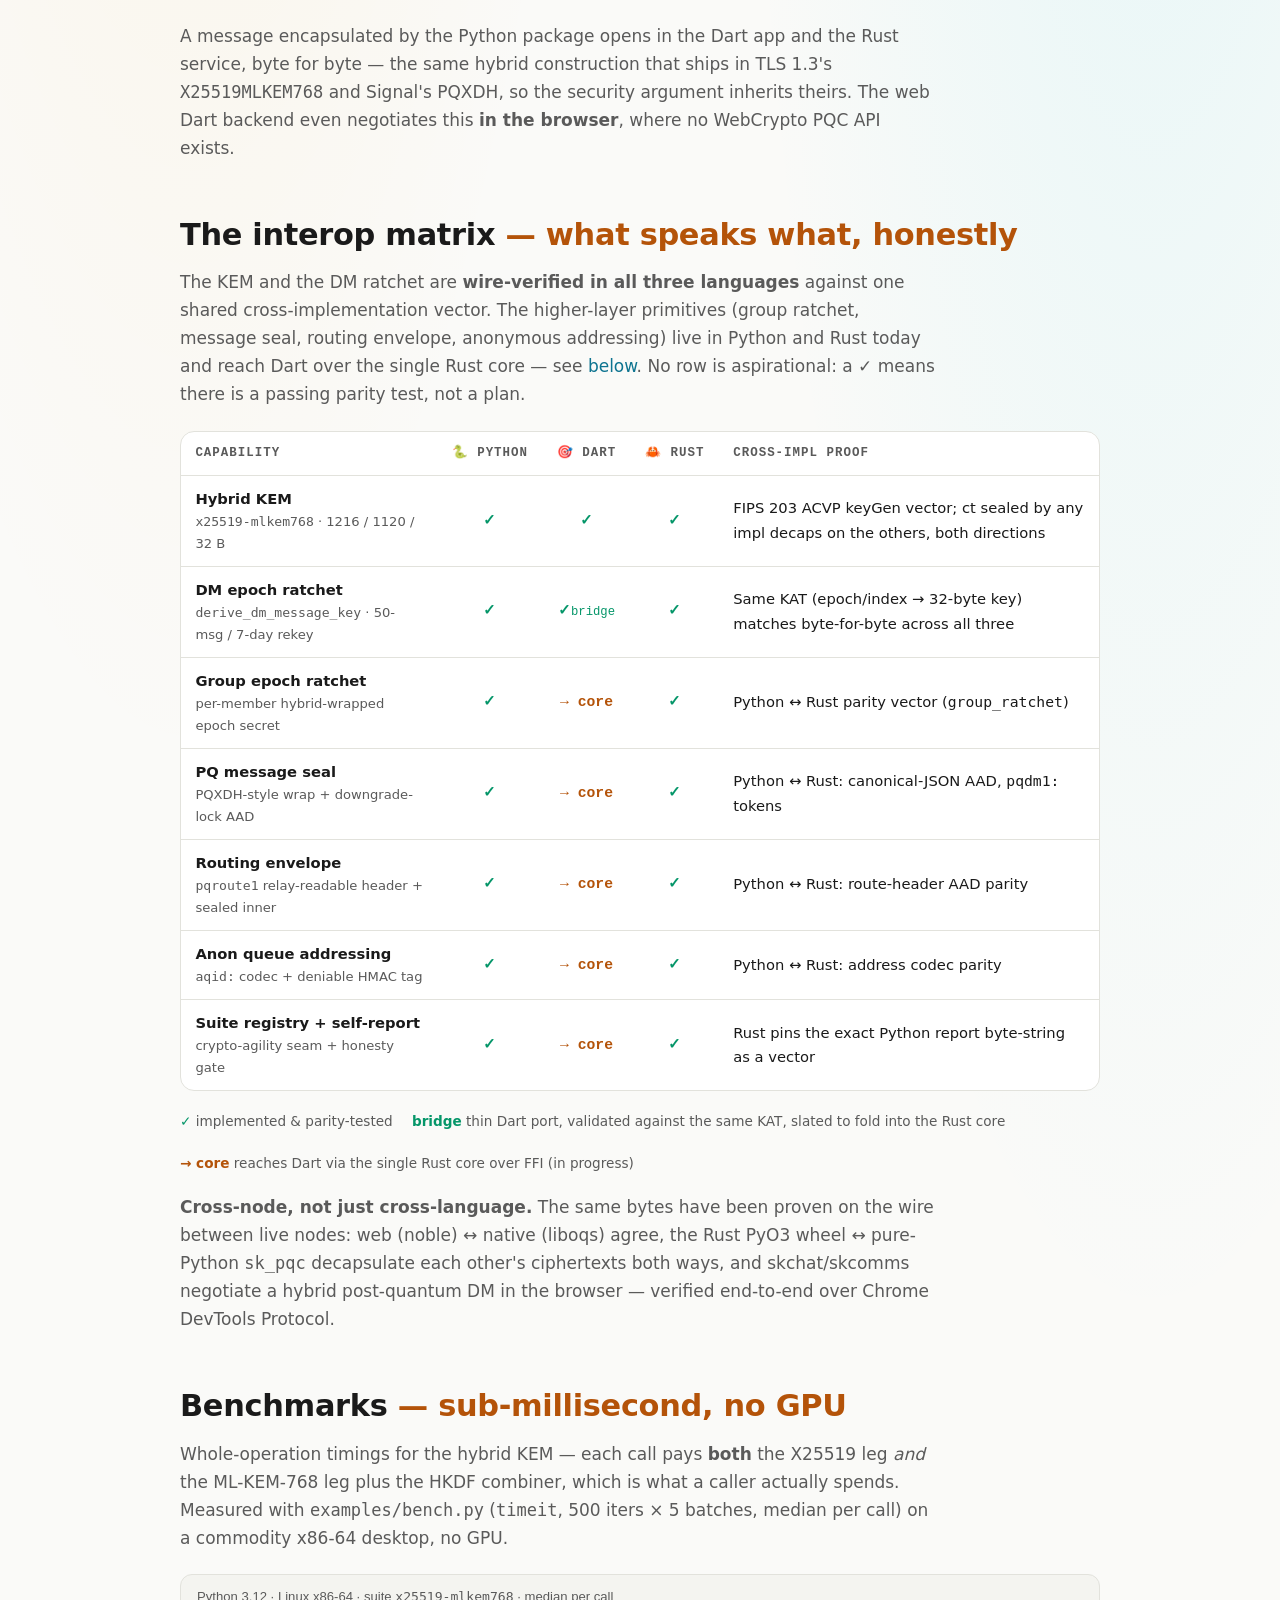
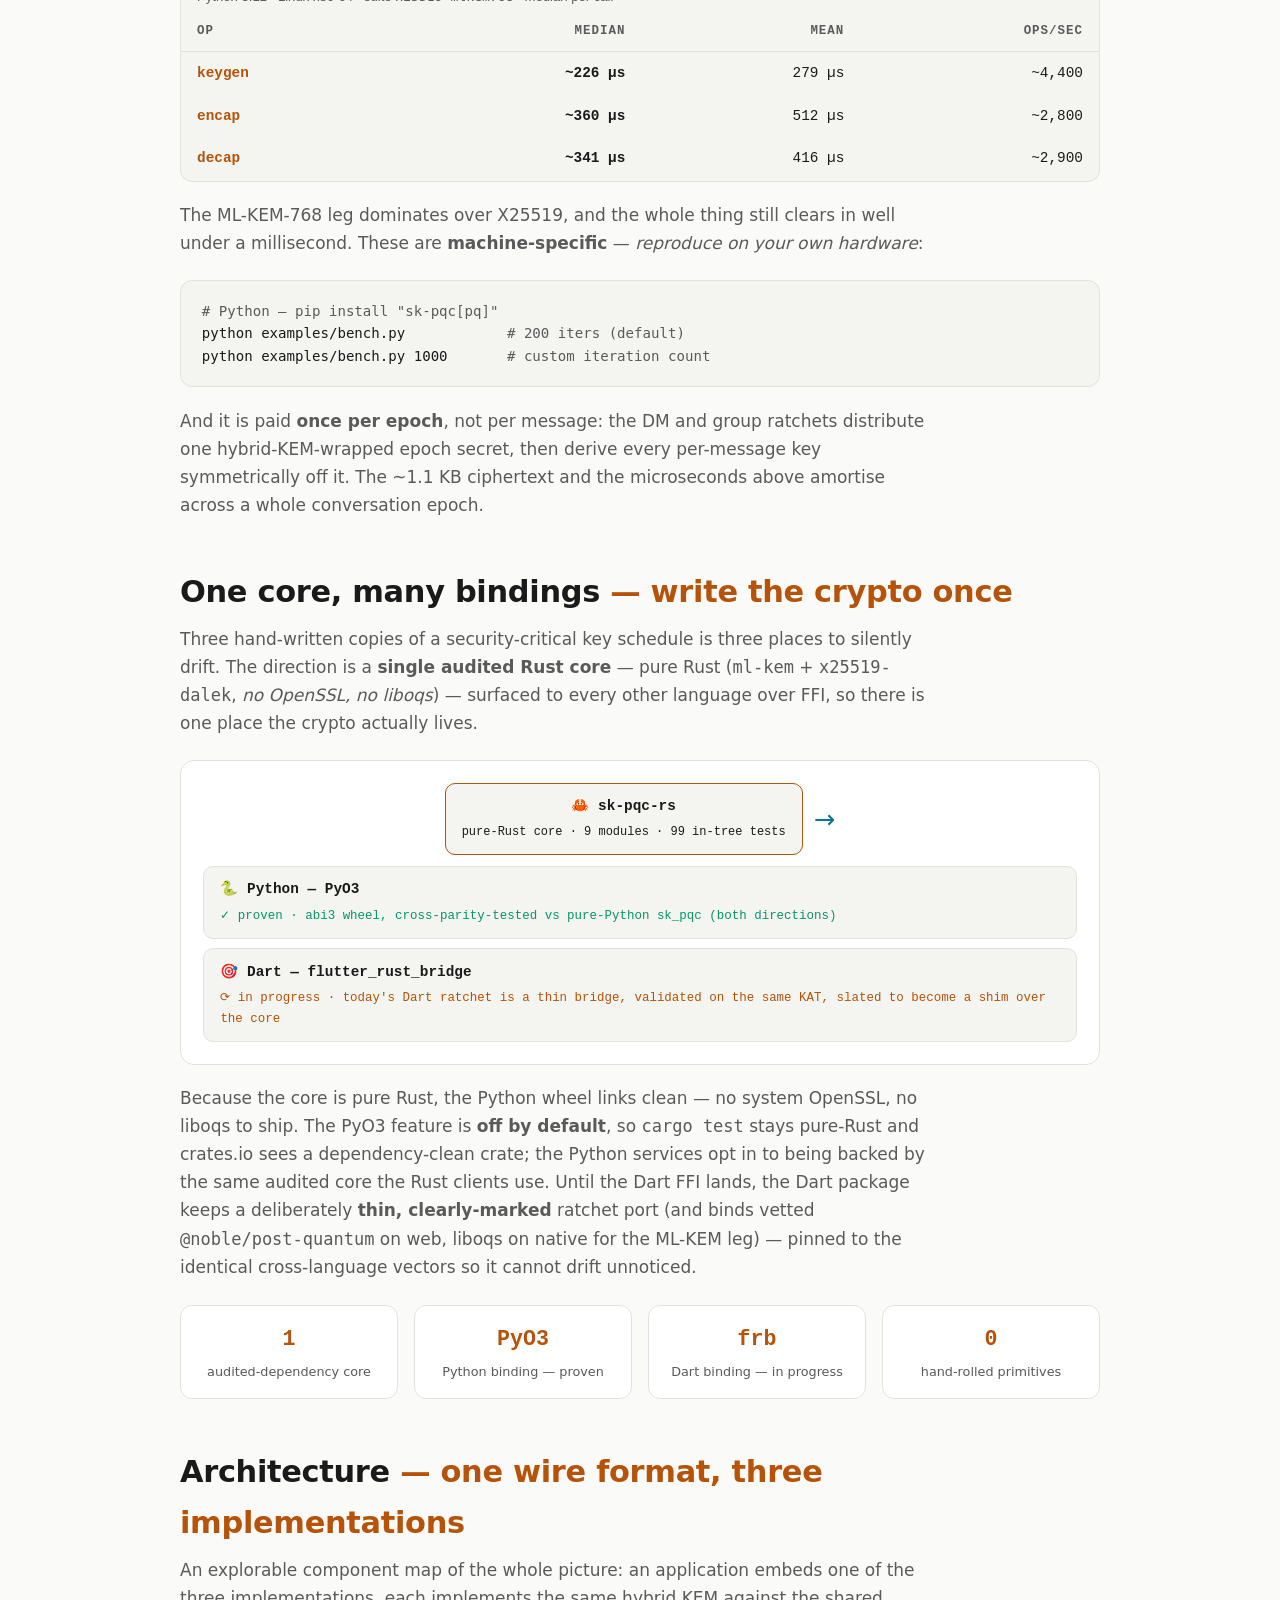
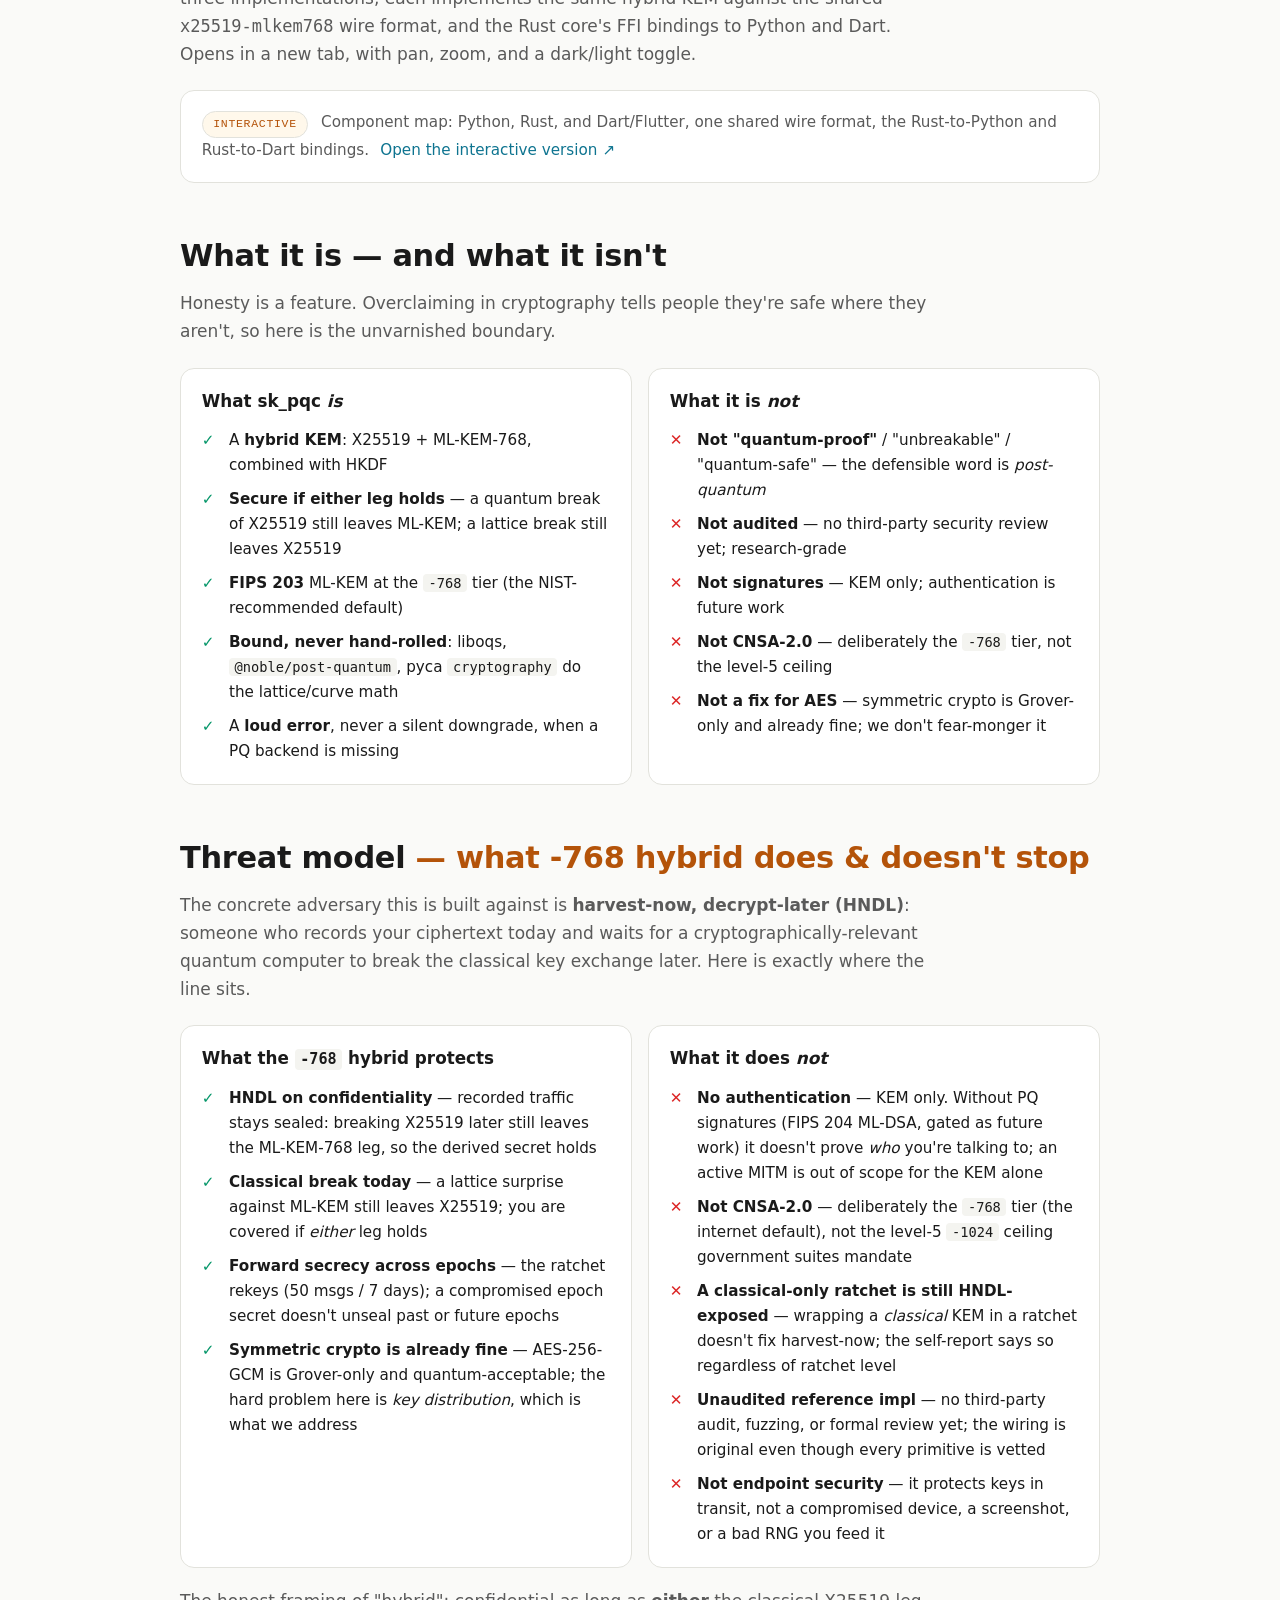
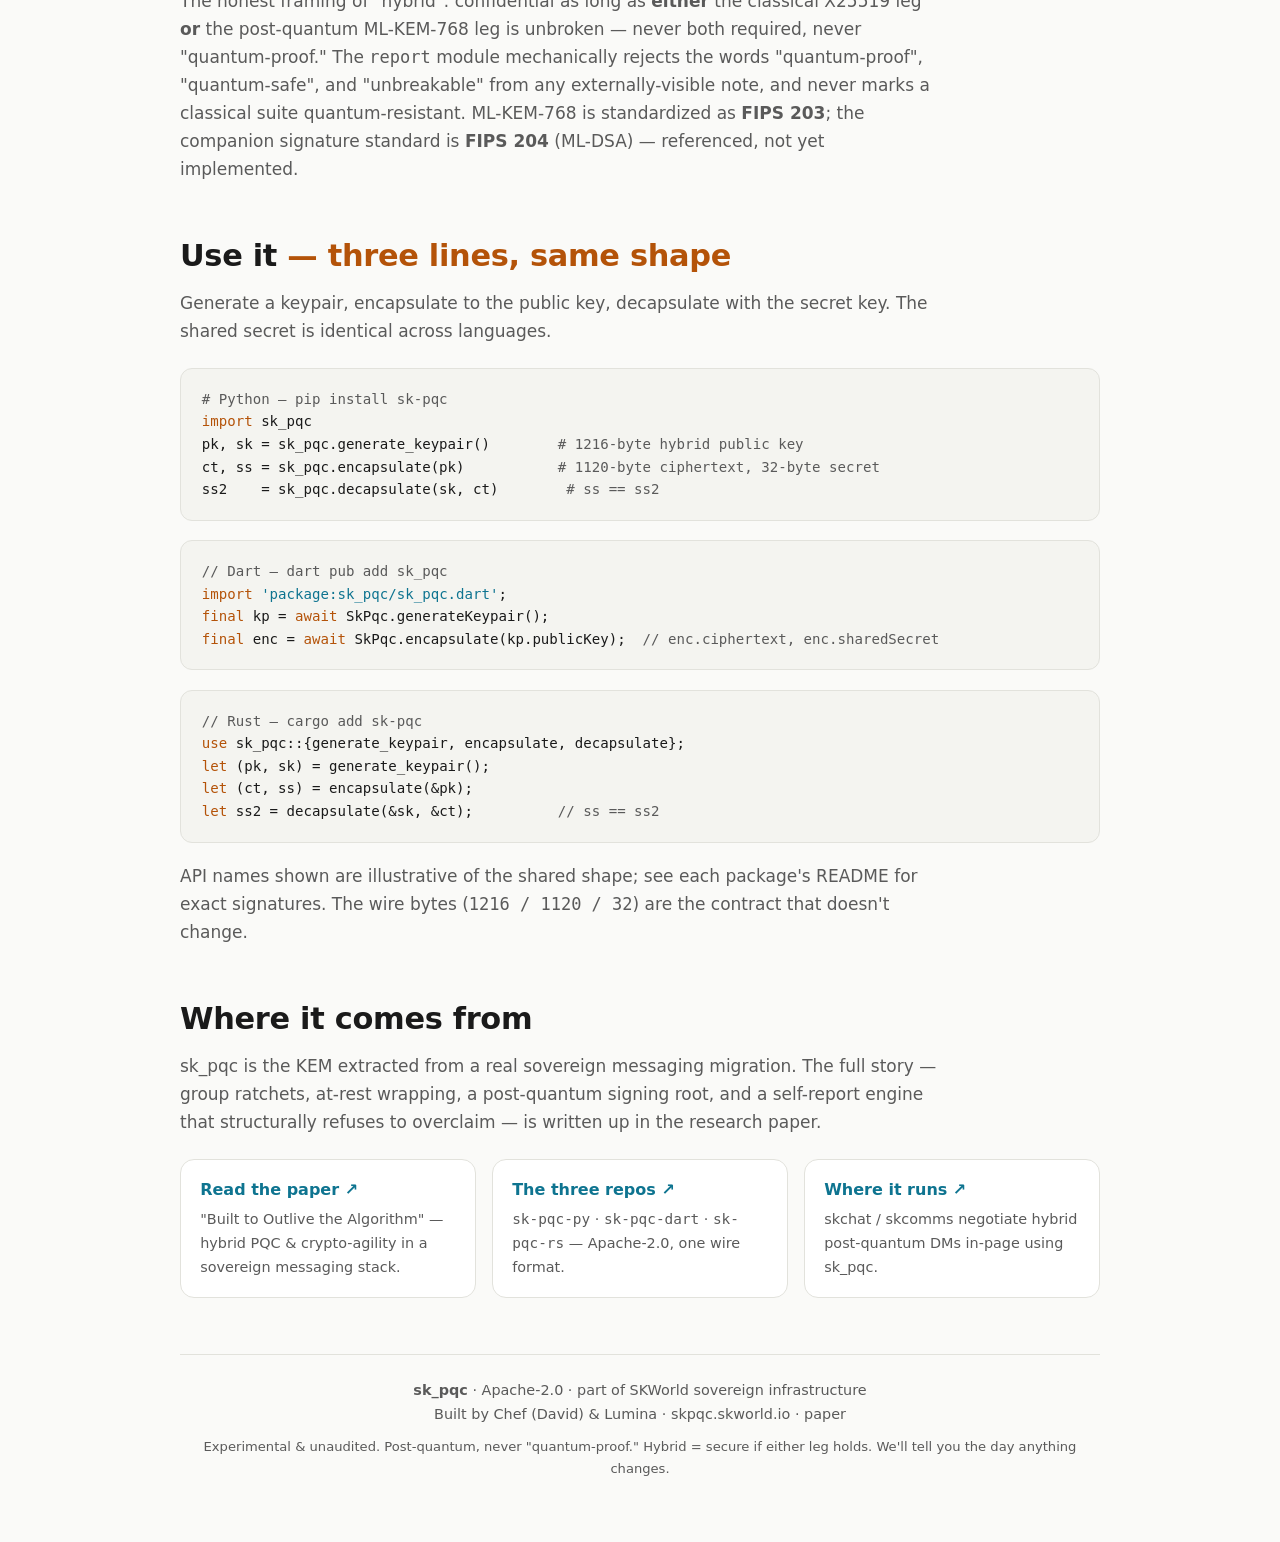
==== commit 523fe39d: "feat(site): link architecture diagram from nav Adds an Architecture nav link and section, following " ====
--- a/index.html
+++ b/index.html
@@ -64,9 +64,9 @@
       <a href="#matrix">Matrix</a>
       <a href="#bench">Bench</a>
       <a href="#core">Core</a>
+      <a href="#architecture">Architecture</a>
       <a href="#threat">Threat model</a>
       <a href="#use">Use it</a>
-      <a href="demo/">Live demo</a>
       <a href="https://github.com/smilinTux/sk-pqc-py">GitHub</a>
     </nav>
   </div>
@@ -255,6 +255,19 @@
       <div class="fact"><div class="n">frb</div><div class="l">Dart binding — in progress</div></div>
       <div class="fact"><div class="n">0</div><div class="l">hand-rolled primitives</div></div>
     </div>
+  </section>
+
+  <!-- ARCHITECTURE -->
+  <section id="architecture">
+    <h2>Architecture <span class="tick">— one wire format, three implementations</span></h2>
+    <p class="lead">An explorable component map of the whole picture: an application embeds one of the three implementations, each implements the same hybrid KEM against the shared <code>x25519-mlkem768</code> wire format, and the Rust core's FFI bindings to Python and Dart. Opens in a new tab, with pan, zoom, and a dark/light toggle.</p>
+    <figure class="diagram-card">
+      <figcaption>
+        <span class="diagram-pill">Interactive</span>
+        Component map: Python, Rust, and Dart/Flutter, one shared wire format, the Rust-to-Python and Rust-to-Dart bindings.
+        <a href="diagrams/skpqc.architecture.html" target="_blank" rel="noopener">Open the interactive version ↗</a>
+      </figcaption>
+    </figure>
   </section>
 
   <!-- HONEST -->
@@ -339,10 +352,6 @@
     <h2>Where it comes from</h2>
     <p class="lead">sk_pqc is the KEM extracted from a real sovereign messaging migration. The full story — group ratchets, at-rest wrapping, a post-quantum signing root, and a self-report engine that structurally refuses to overclaim — is written up in the research paper.</p>
     <div class="cards">
-      <a class="lcard" href="demo/">
-        <h3>Run the live demo ↗</h3>
-        <p>The pure-Rust core compiled to WebAssembly — a full hybrid KEM round-trip, locally in your browser.</p>
-      </a>
       <a class="lcard" href="https://skresearch.skworld.io/papers/sovereign-post-quantum-messaging/">
         <h3>Read the paper ↗</h3>
         <p>"Built to Outlive the Algorithm" — hybrid PQC &amp; crypto-agility in a sovereign messaging stack.</p>
--- a/style.css
+++ b/style.css
@@ -209,6 +209,16 @@
 .lcard h3 { font-size: 1rem; margin-bottom: 0.3rem; }
 .lcard p { font-size: 0.9rem; color: var(--muted); }
 
+/* architecture diagram card */
+.diagram-card { background: var(--card); border: 1px solid var(--card-border); border-radius: 14px; padding: 1.2rem 1.3rem; margin: 1.2rem 0; }
+.diagram-card figcaption { color: var(--muted); font-size: 0.95rem; line-height: 1.6; }
+.diagram-card figcaption a { color: var(--accent-2); margin-left: 0.4rem; }
+.diagram-pill {
+  display: inline-block; font-family: 'JetBrains Mono', monospace; font-size: 0.72rem; letter-spacing: 0.06em;
+  text-transform: uppercase; border-radius: 999px; padding: 0.22rem 0.65rem; margin-right: 0.5rem;
+  color: var(--accent); background: rgba(255,165,0,0.08); border: 1px solid var(--card-border);
+}
+
 /* footer */
 footer { border-top: 1px solid var(--card-border); margin-top: 3.5rem; padding-top: 1.5rem; color: var(--muted); font-size: 0.9rem; text-align: center; }
 footer a { color: var(--muted); }
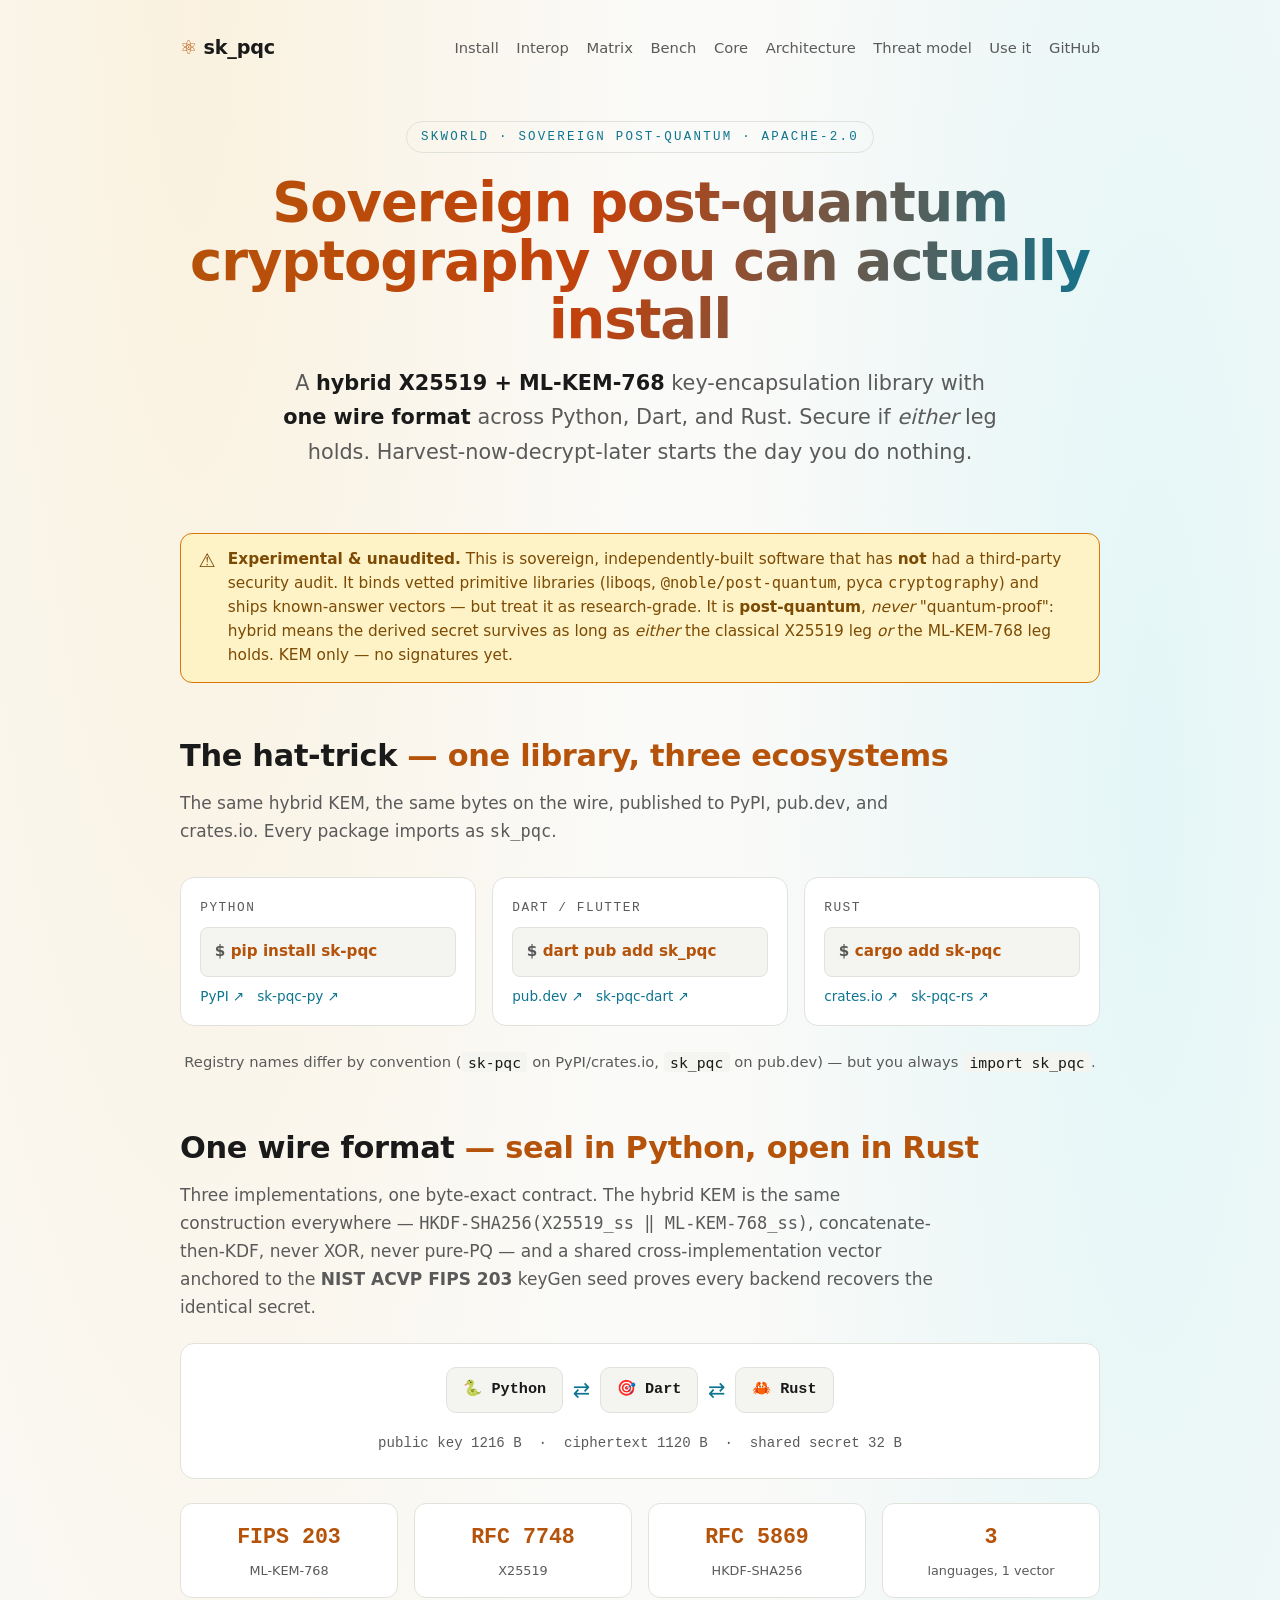
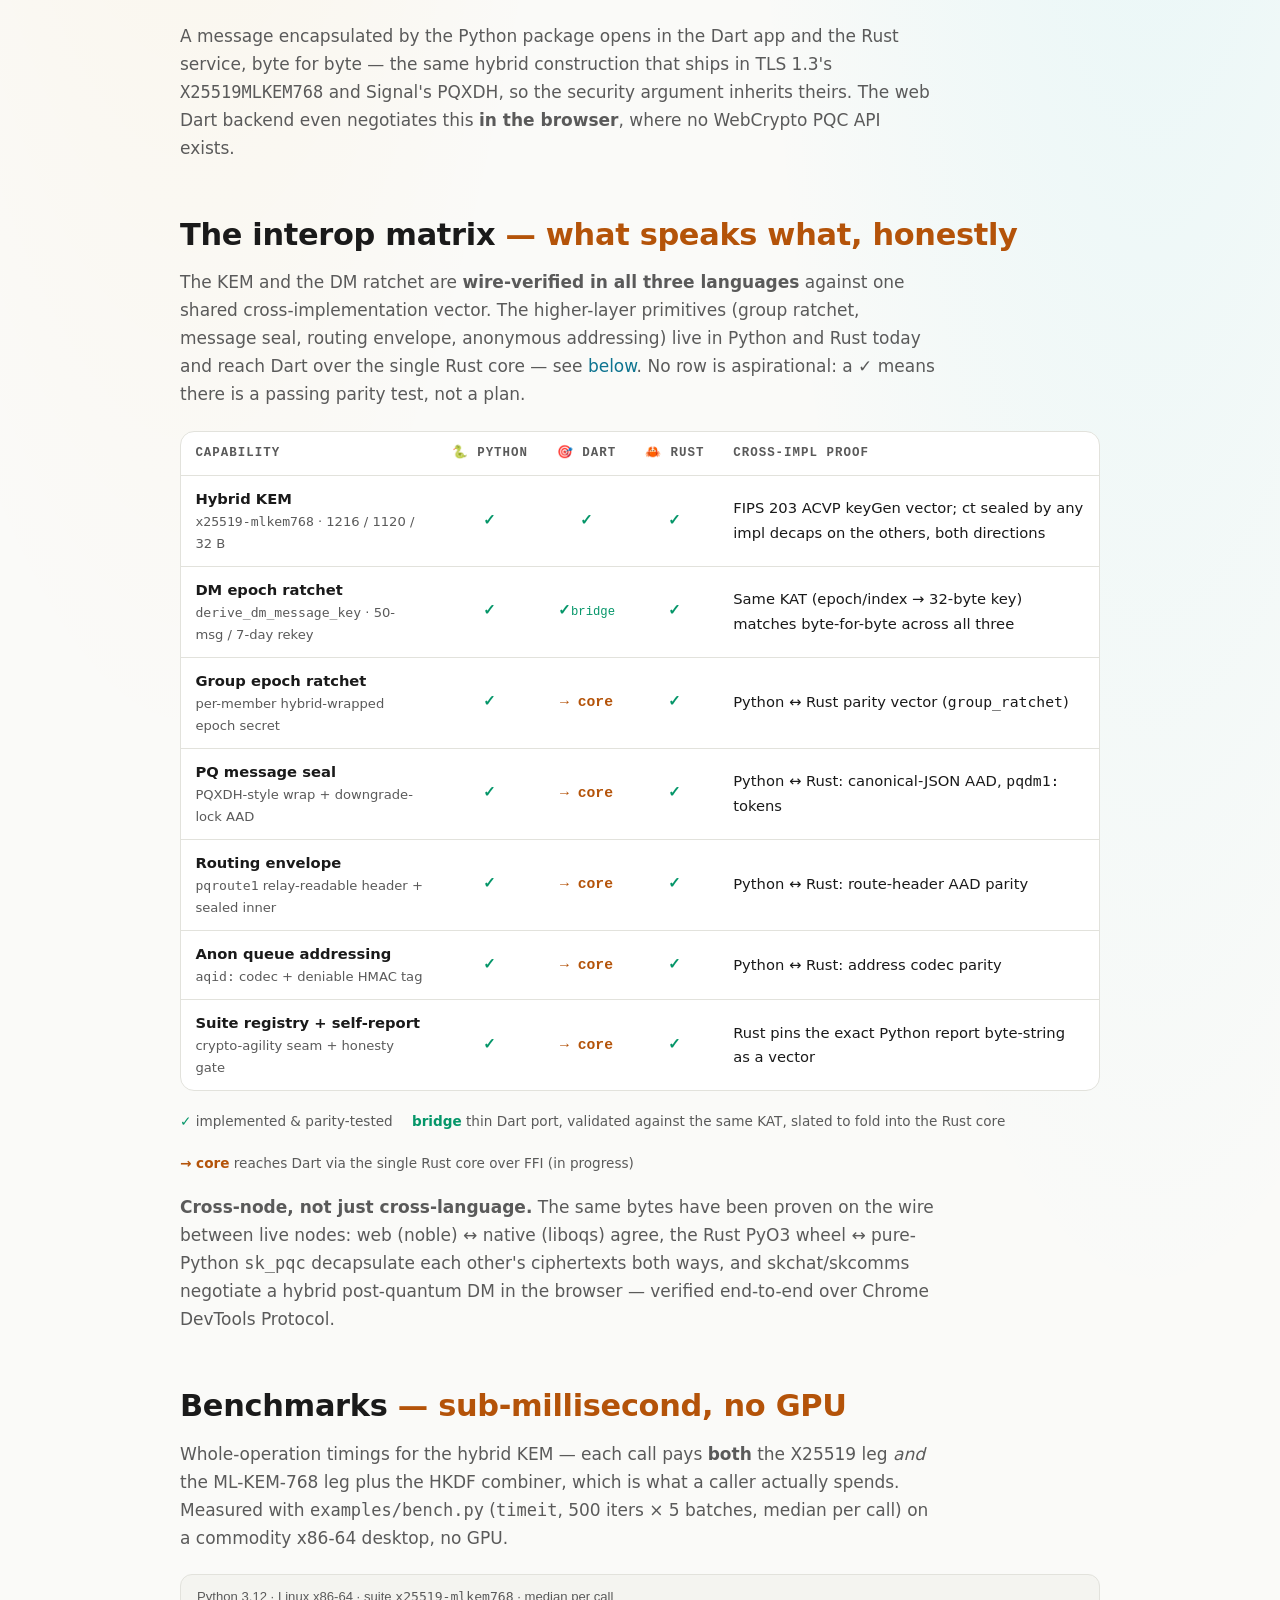
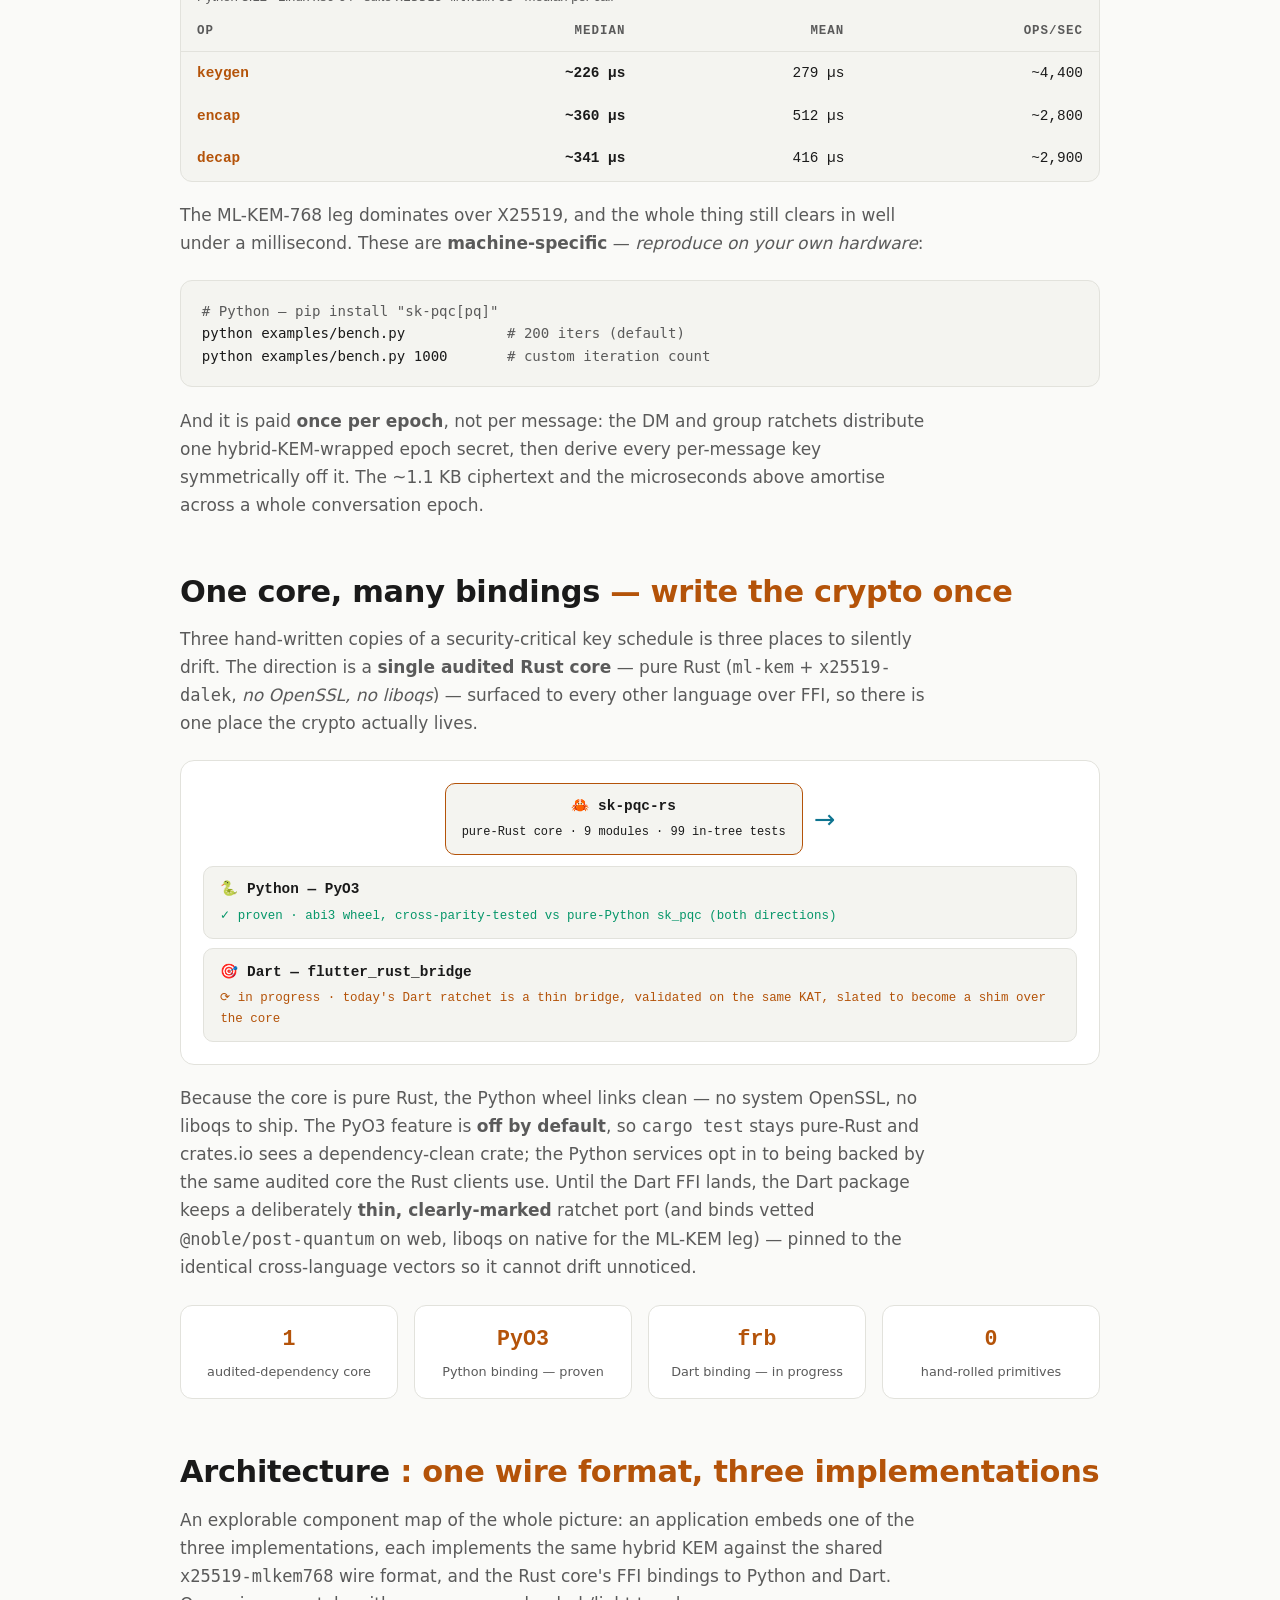
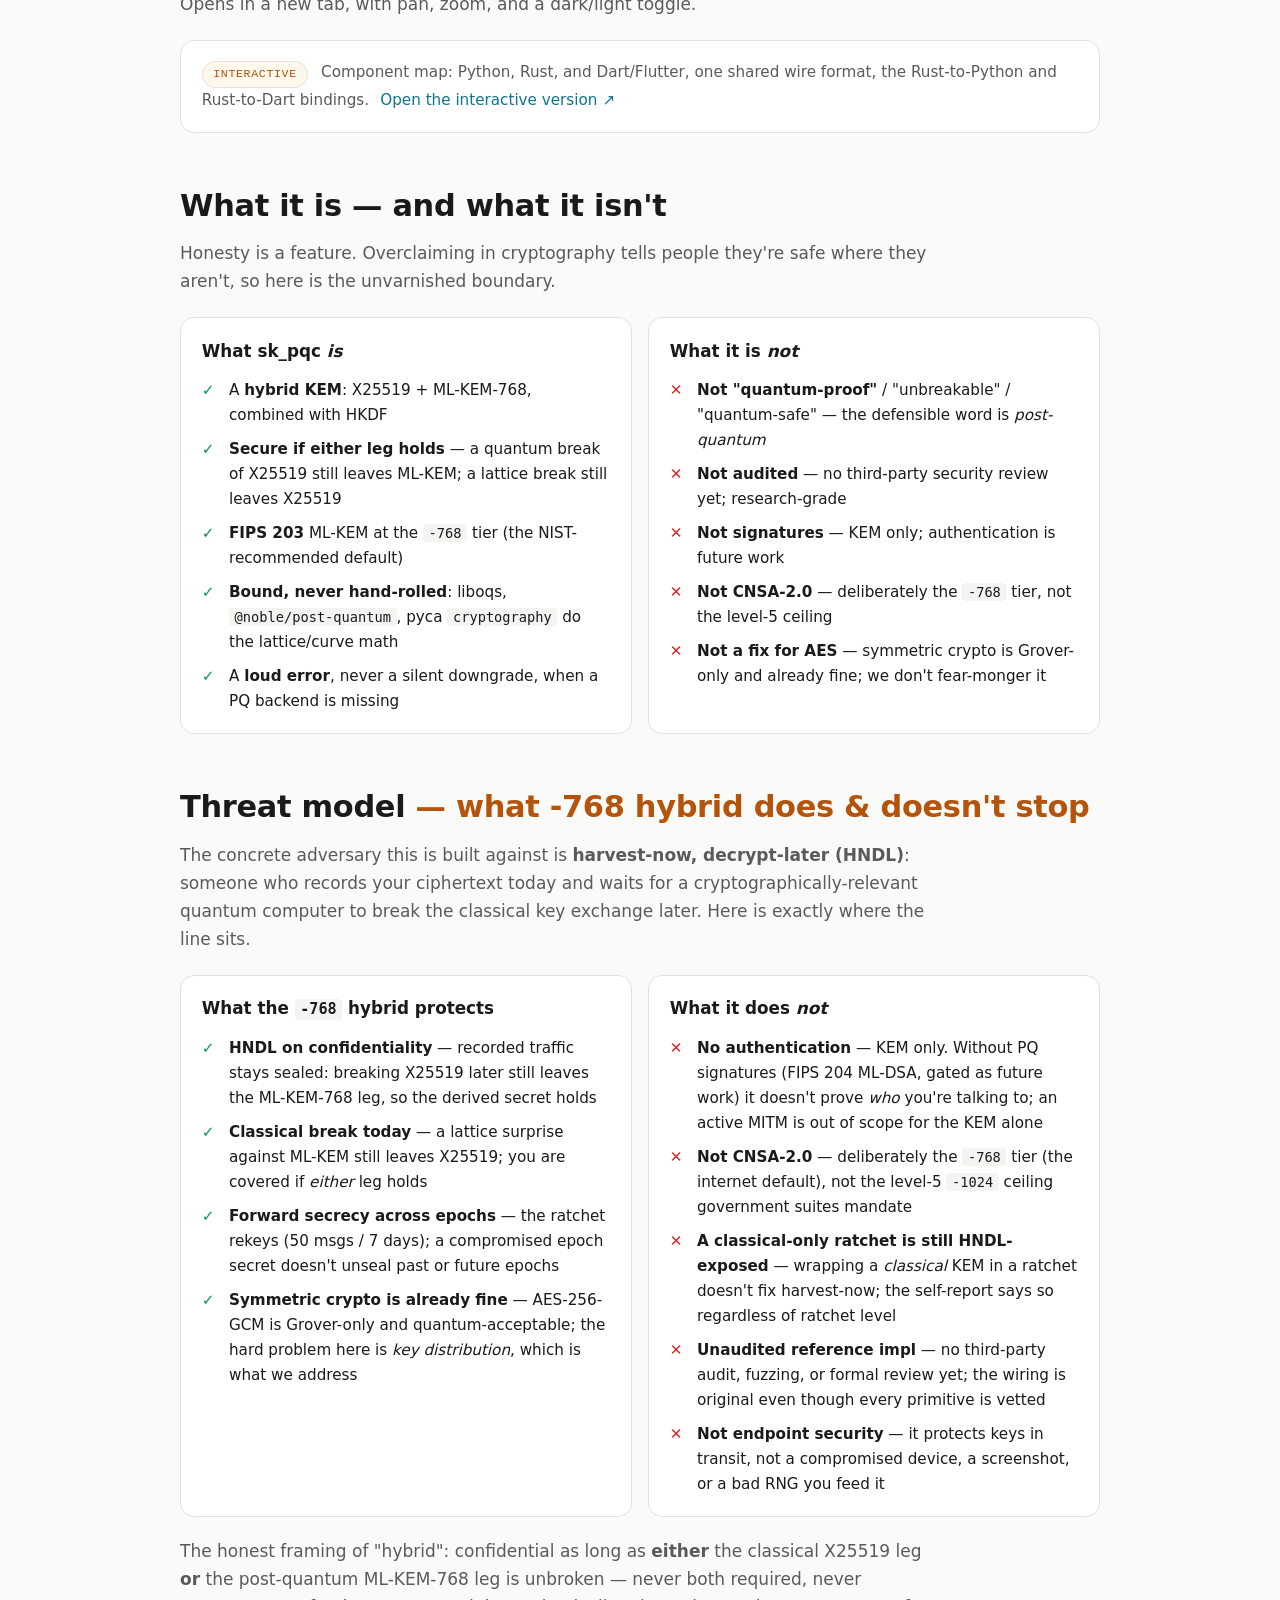
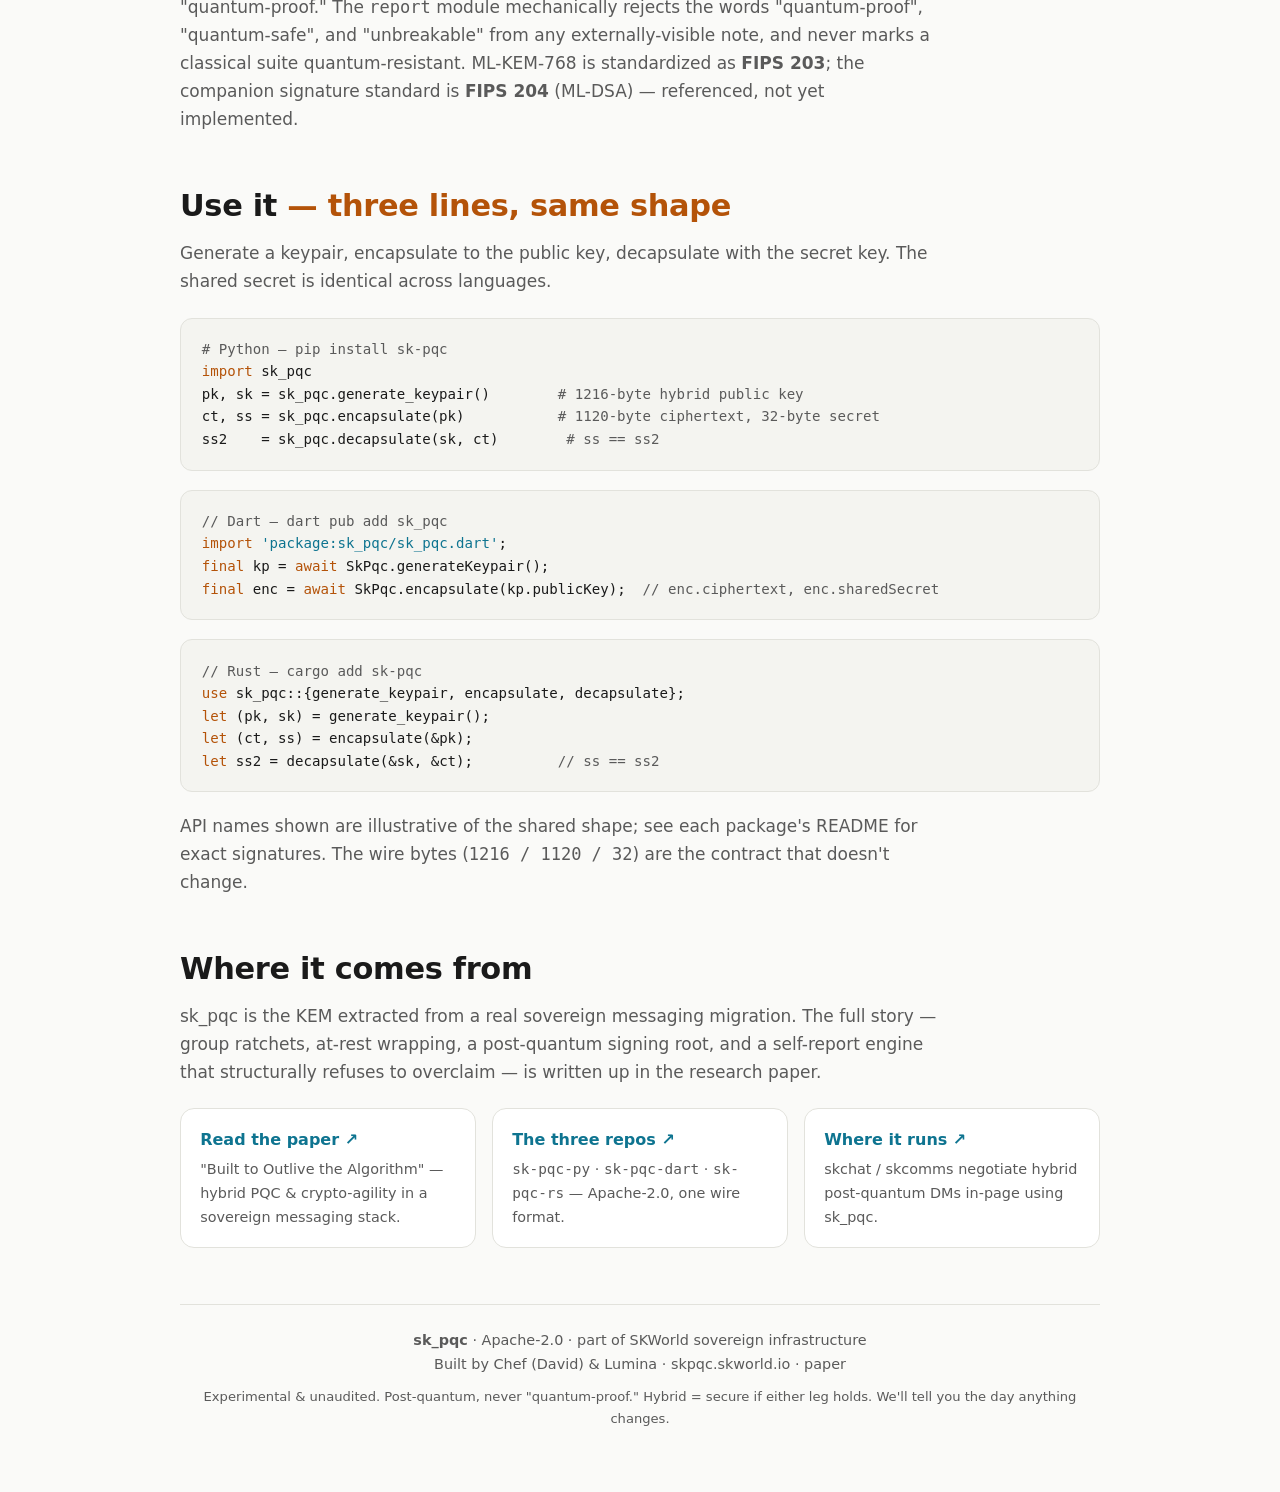
==== commit 86ee0ffe: "fix(site): validation cleanup Replace an em dash with a colon in the new Architecture heading; the n" ====
--- a/index.html
+++ b/index.html
@@ -259,7 +259,7 @@
 
   <!-- ARCHITECTURE -->
   <section id="architecture">
-    <h2>Architecture <span class="tick">— one wire format, three implementations</span></h2>
+    <h2>Architecture <span class="tick">: one wire format, three implementations</span></h2>
     <p class="lead">An explorable component map of the whole picture: an application embeds one of the three implementations, each implements the same hybrid KEM against the shared <code>x25519-mlkem768</code> wire format, and the Rust core's FFI bindings to Python and Dart. Opens in a new tab, with pan, zoom, and a dark/light toggle.</p>
     <figure class="diagram-card">
       <figcaption>
